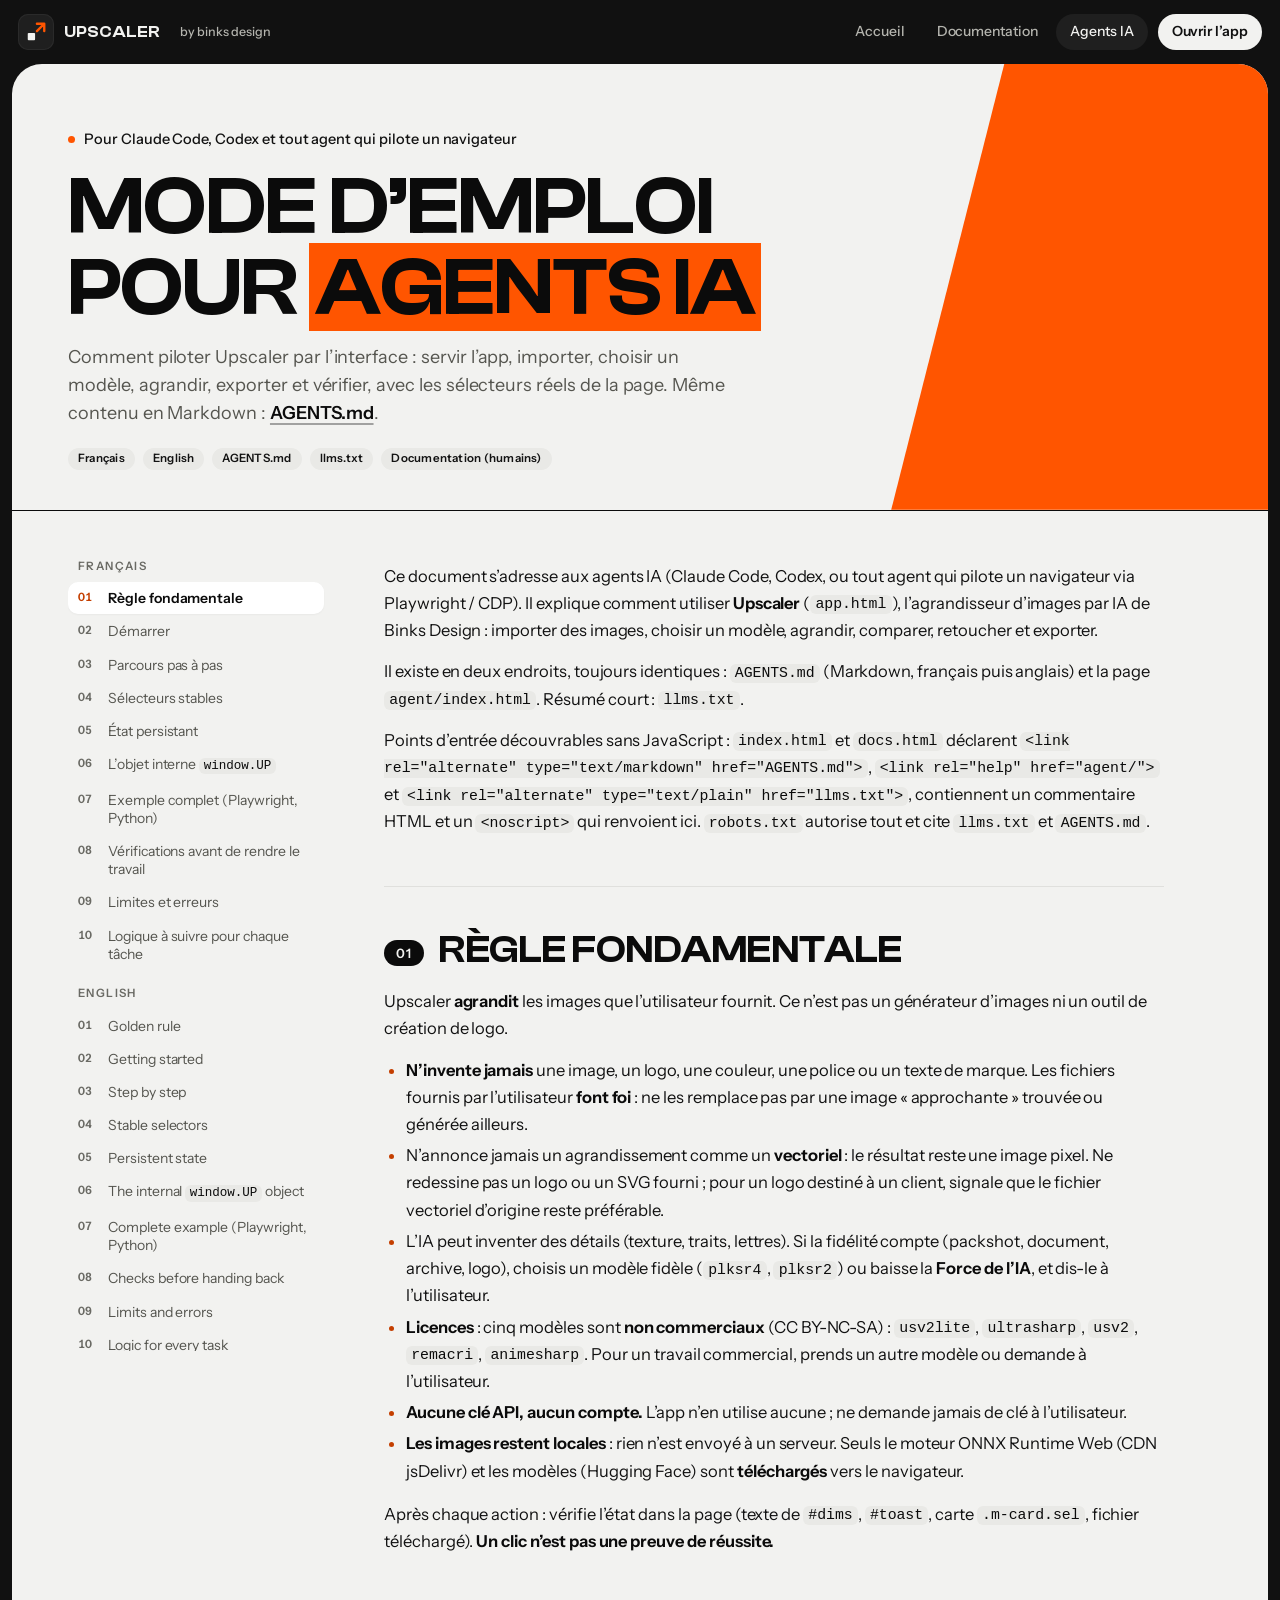
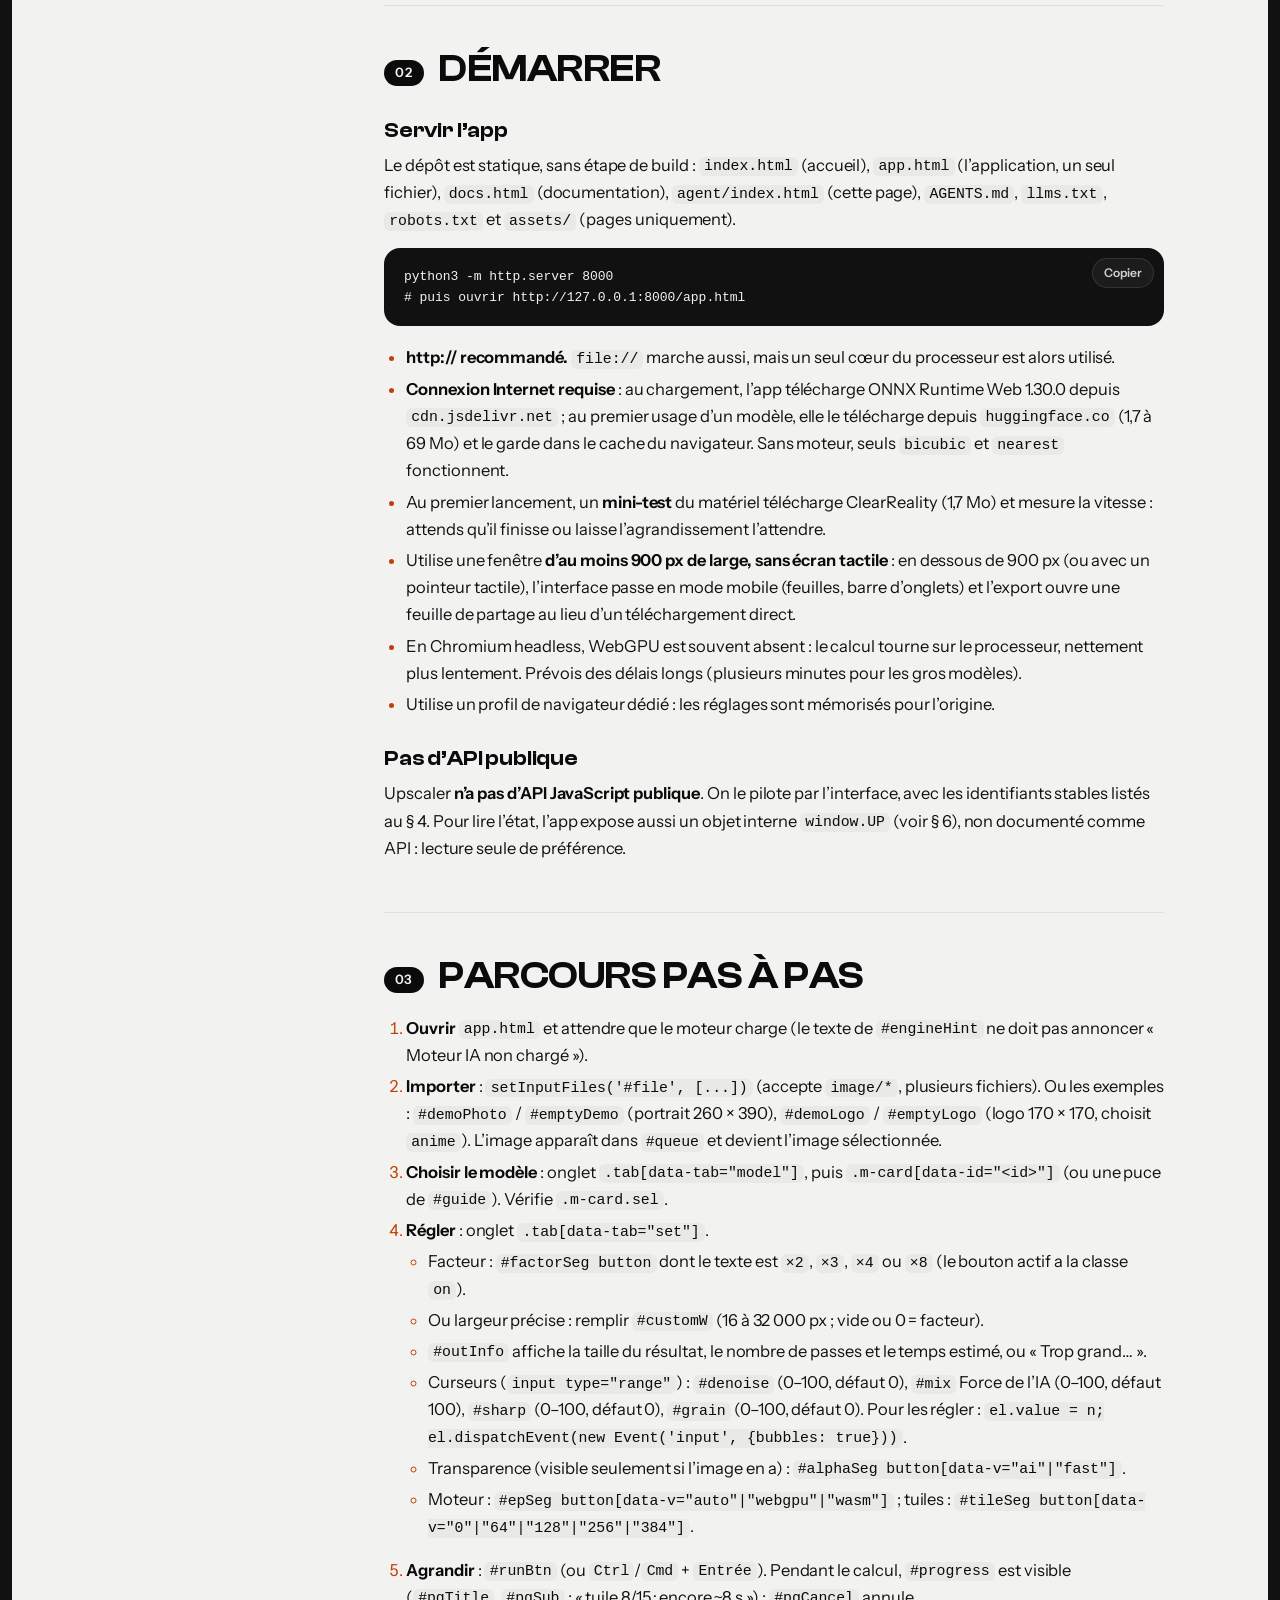
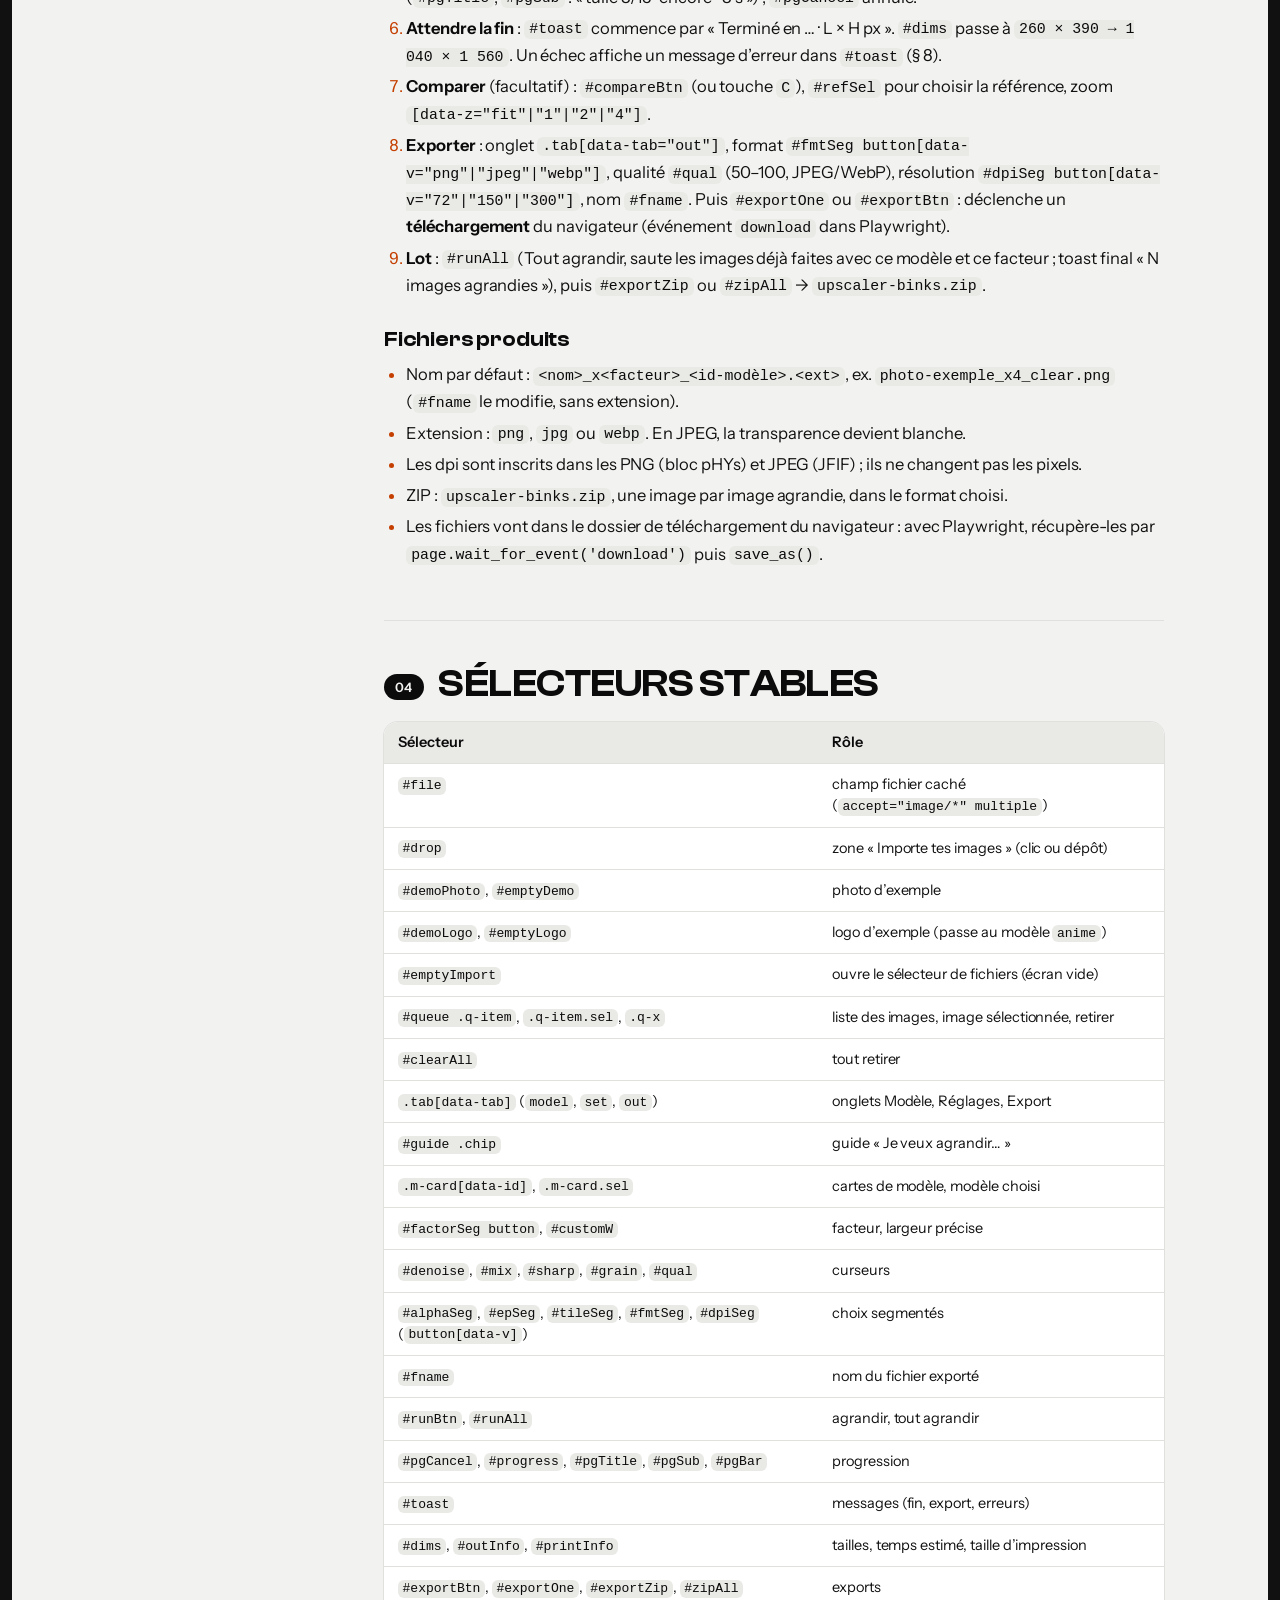
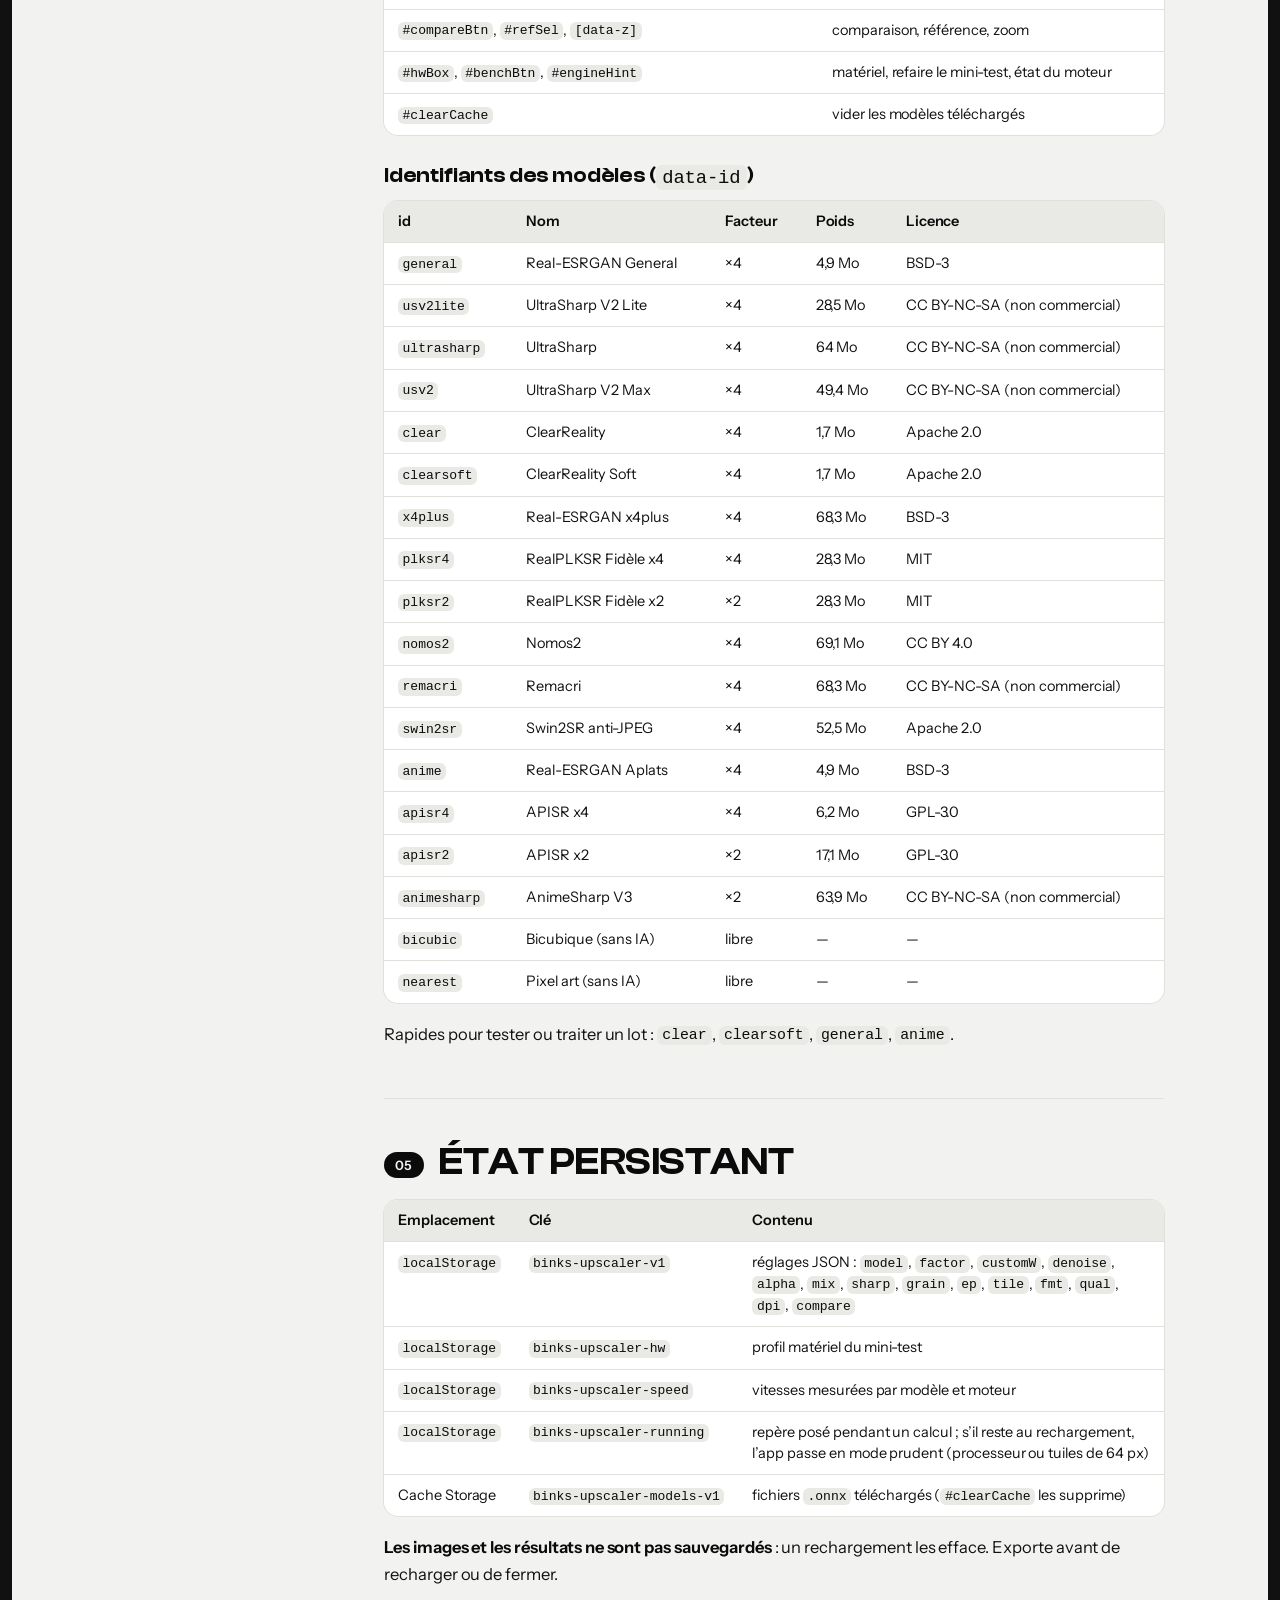
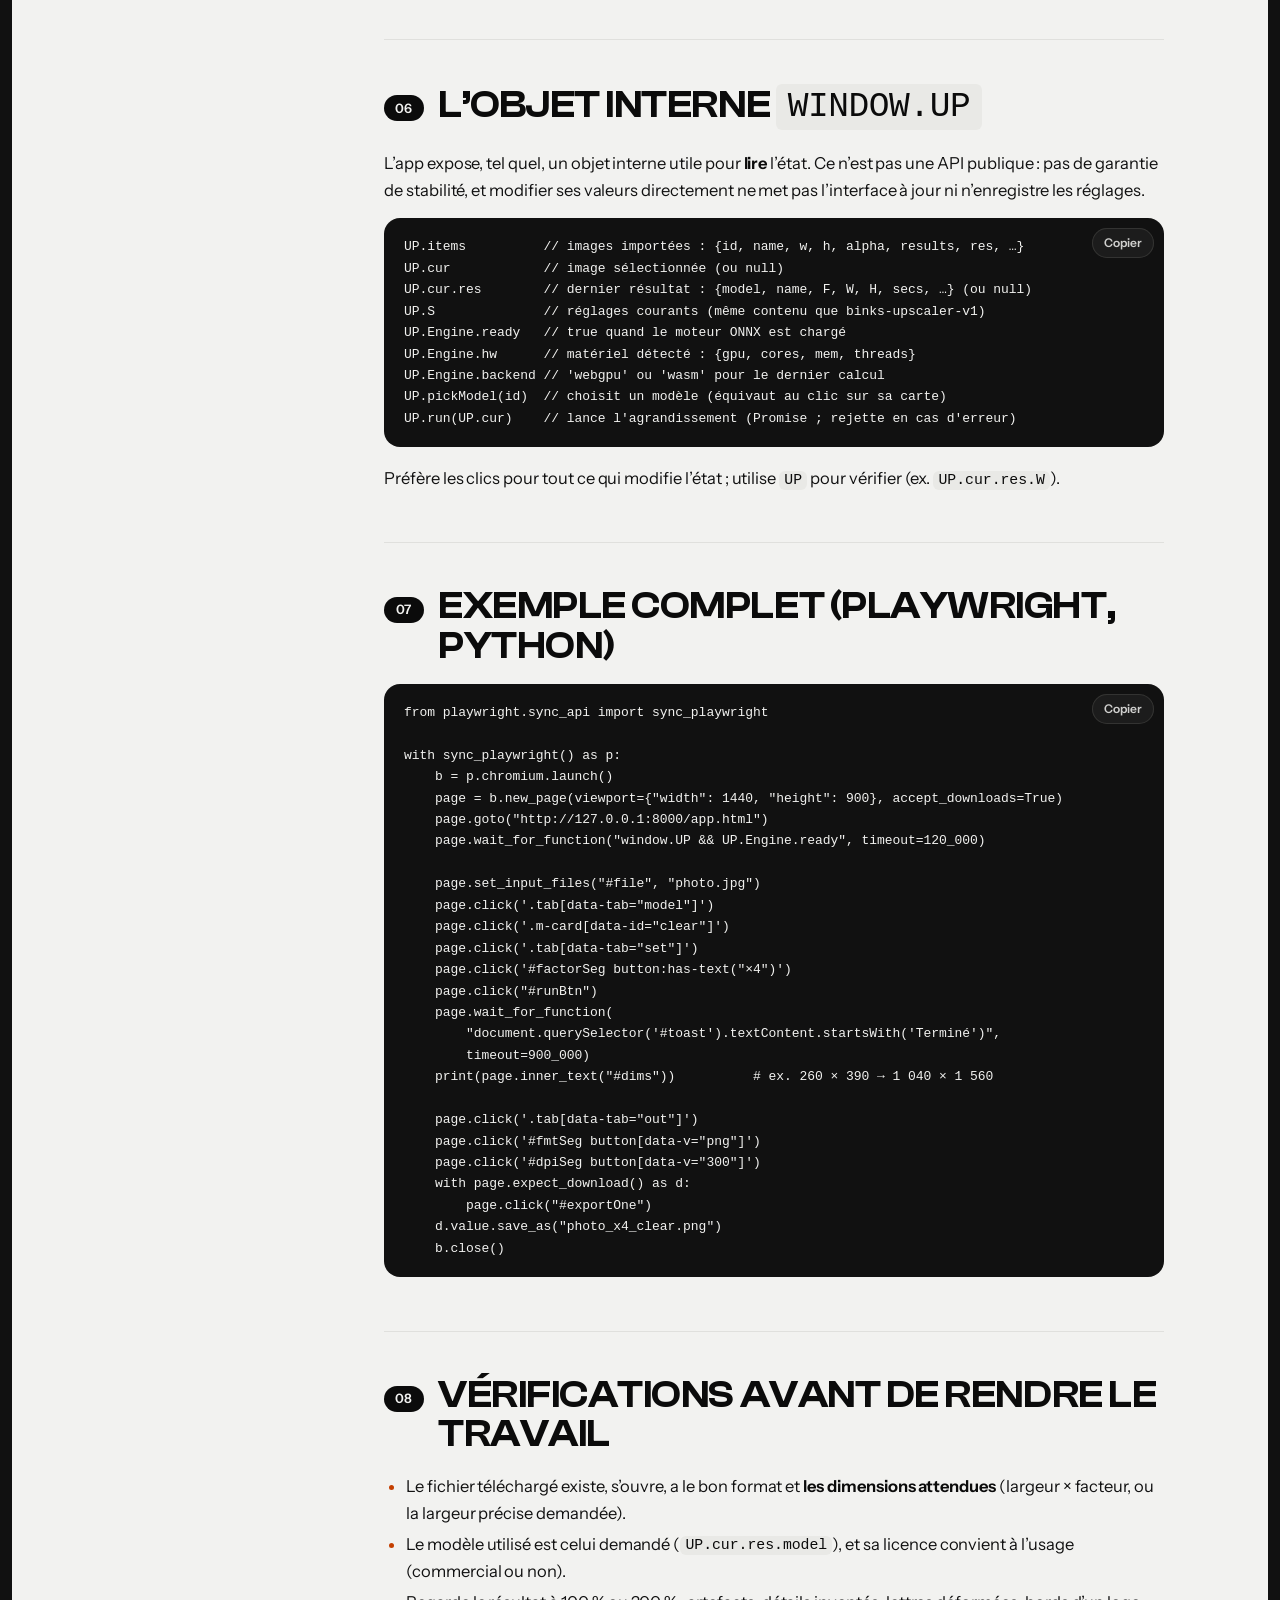
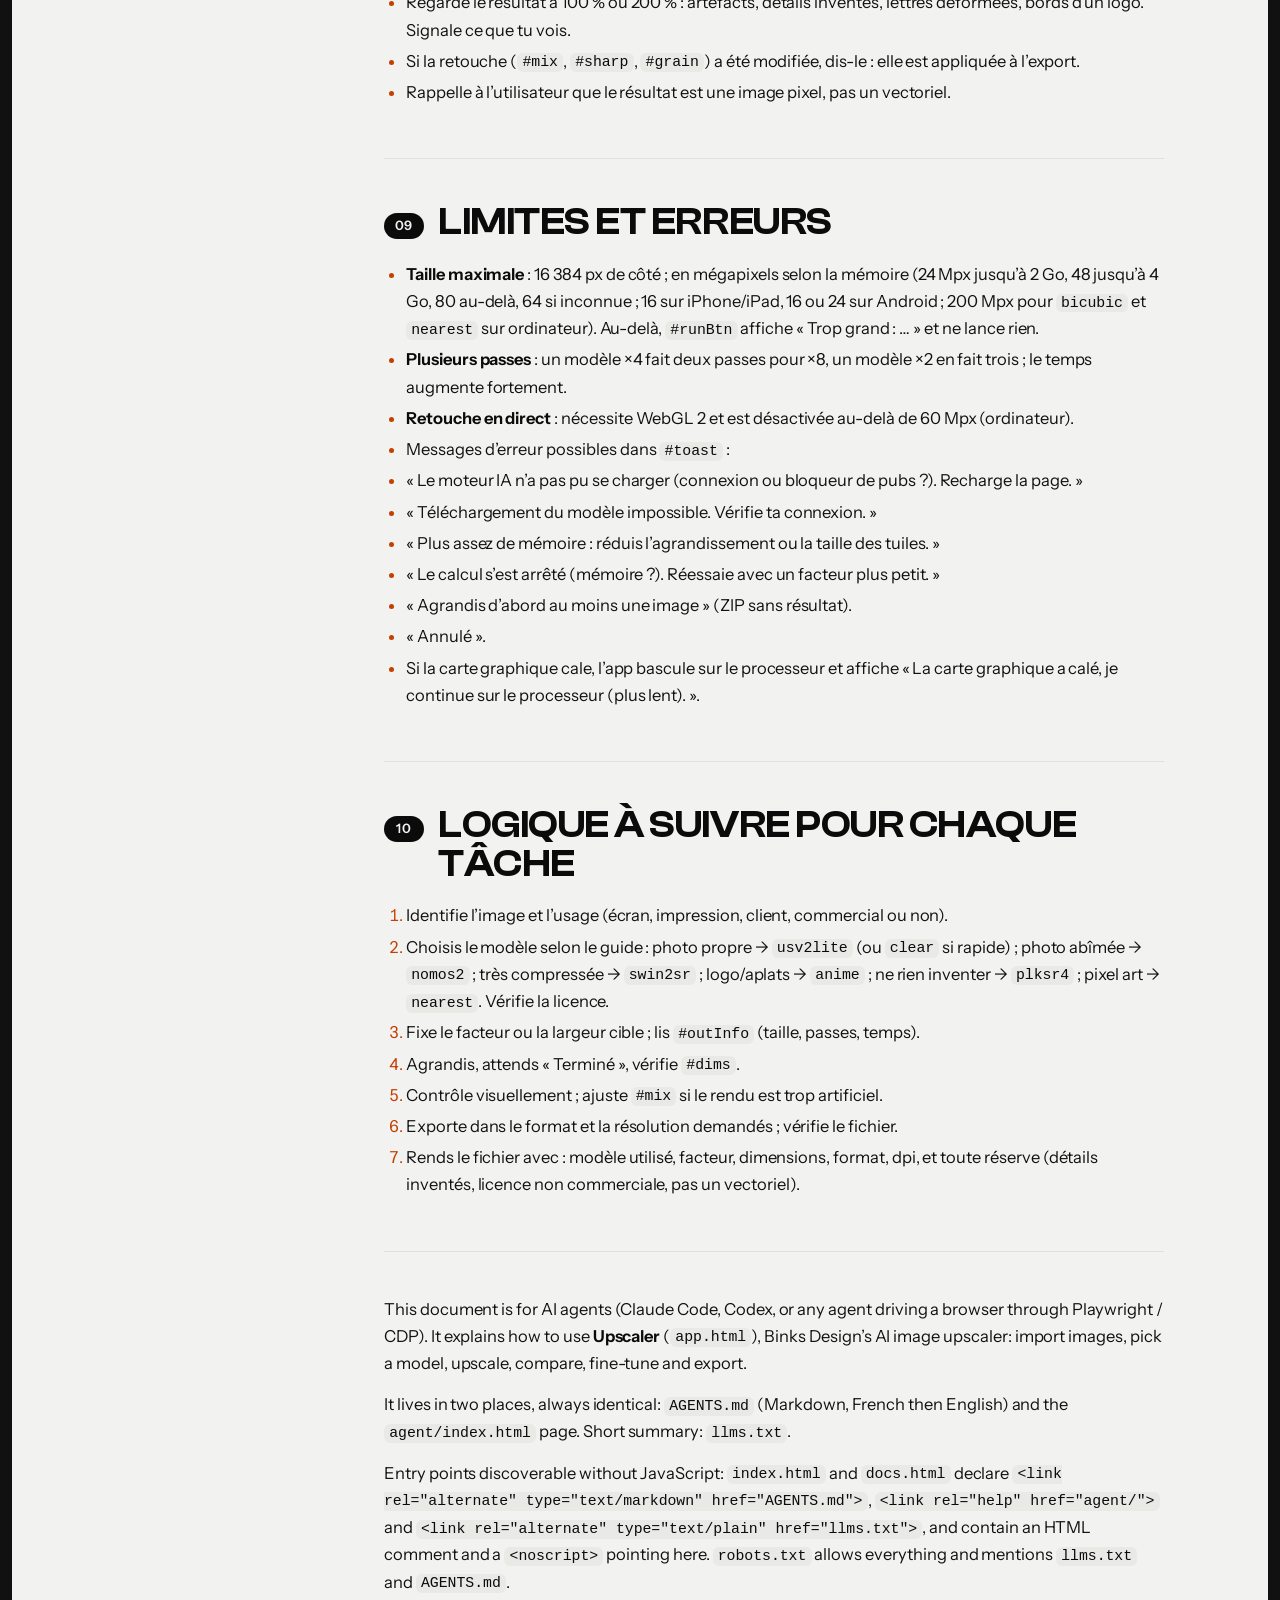
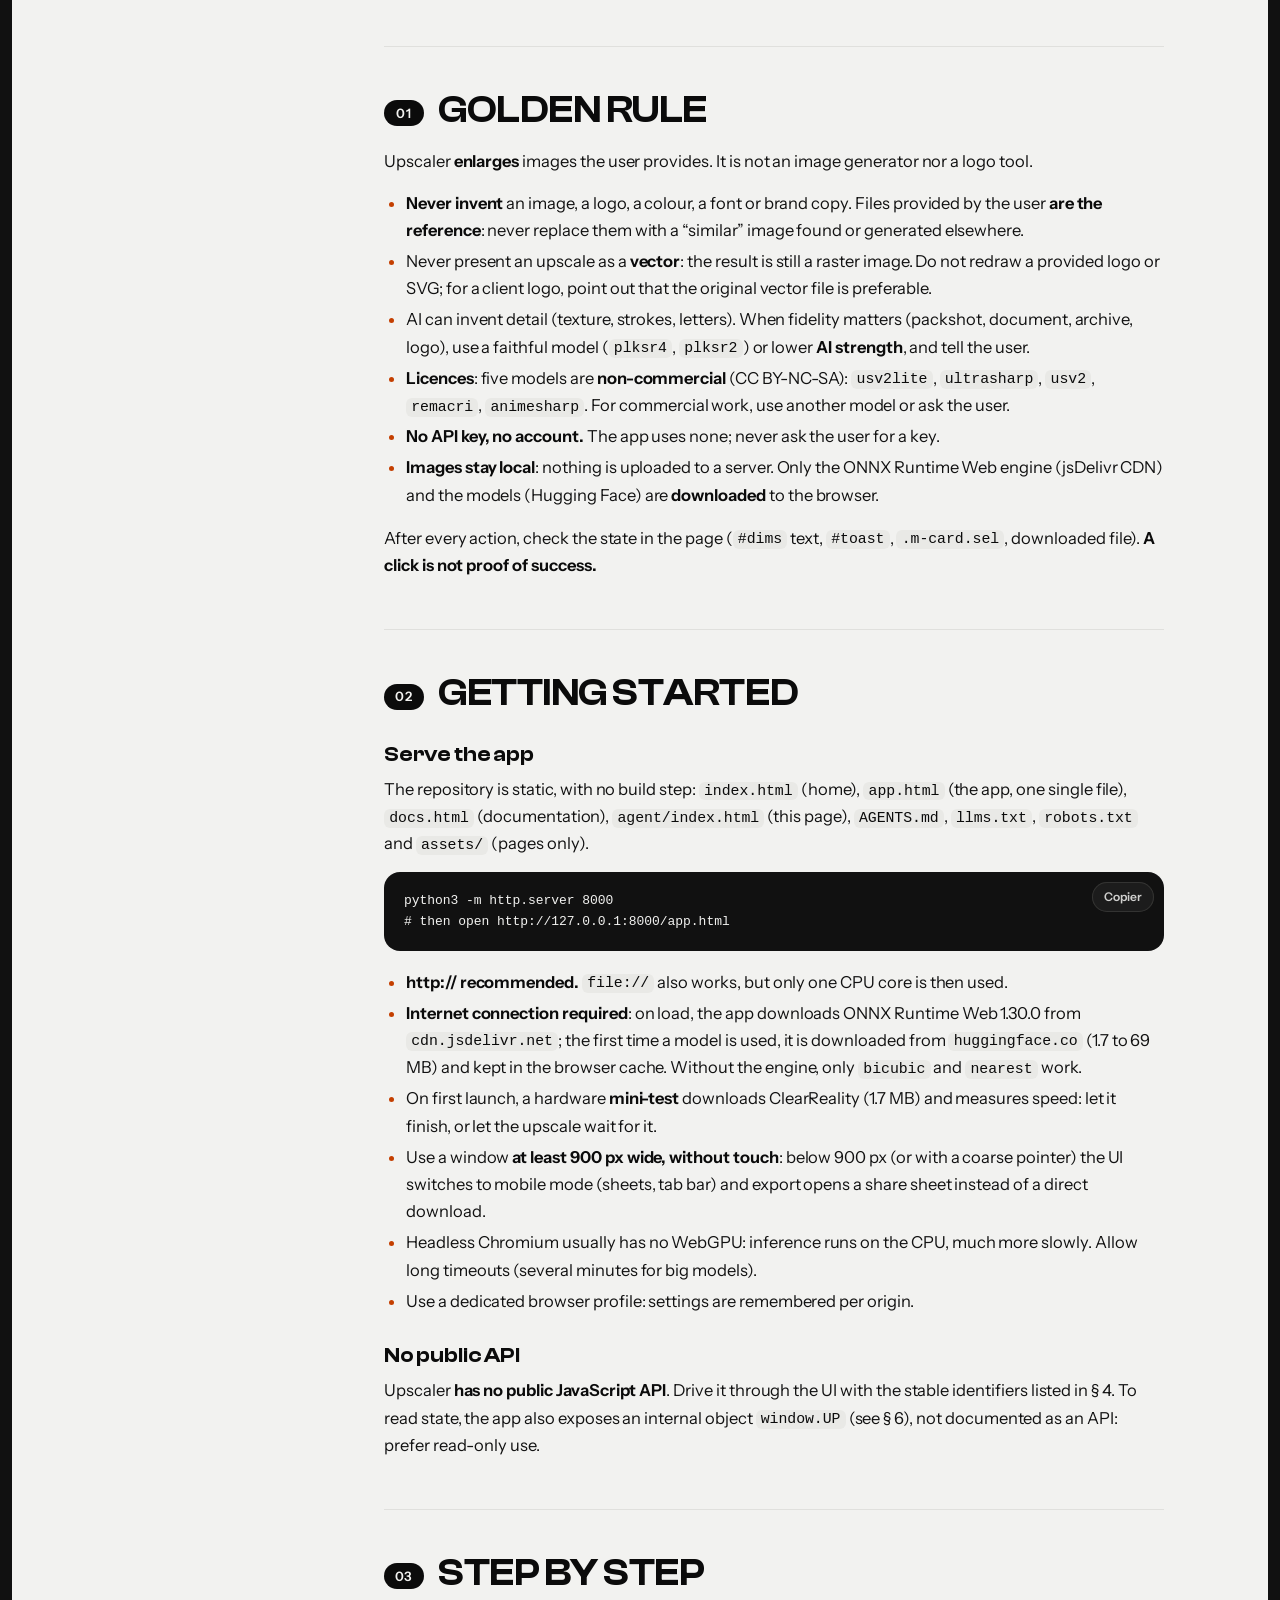
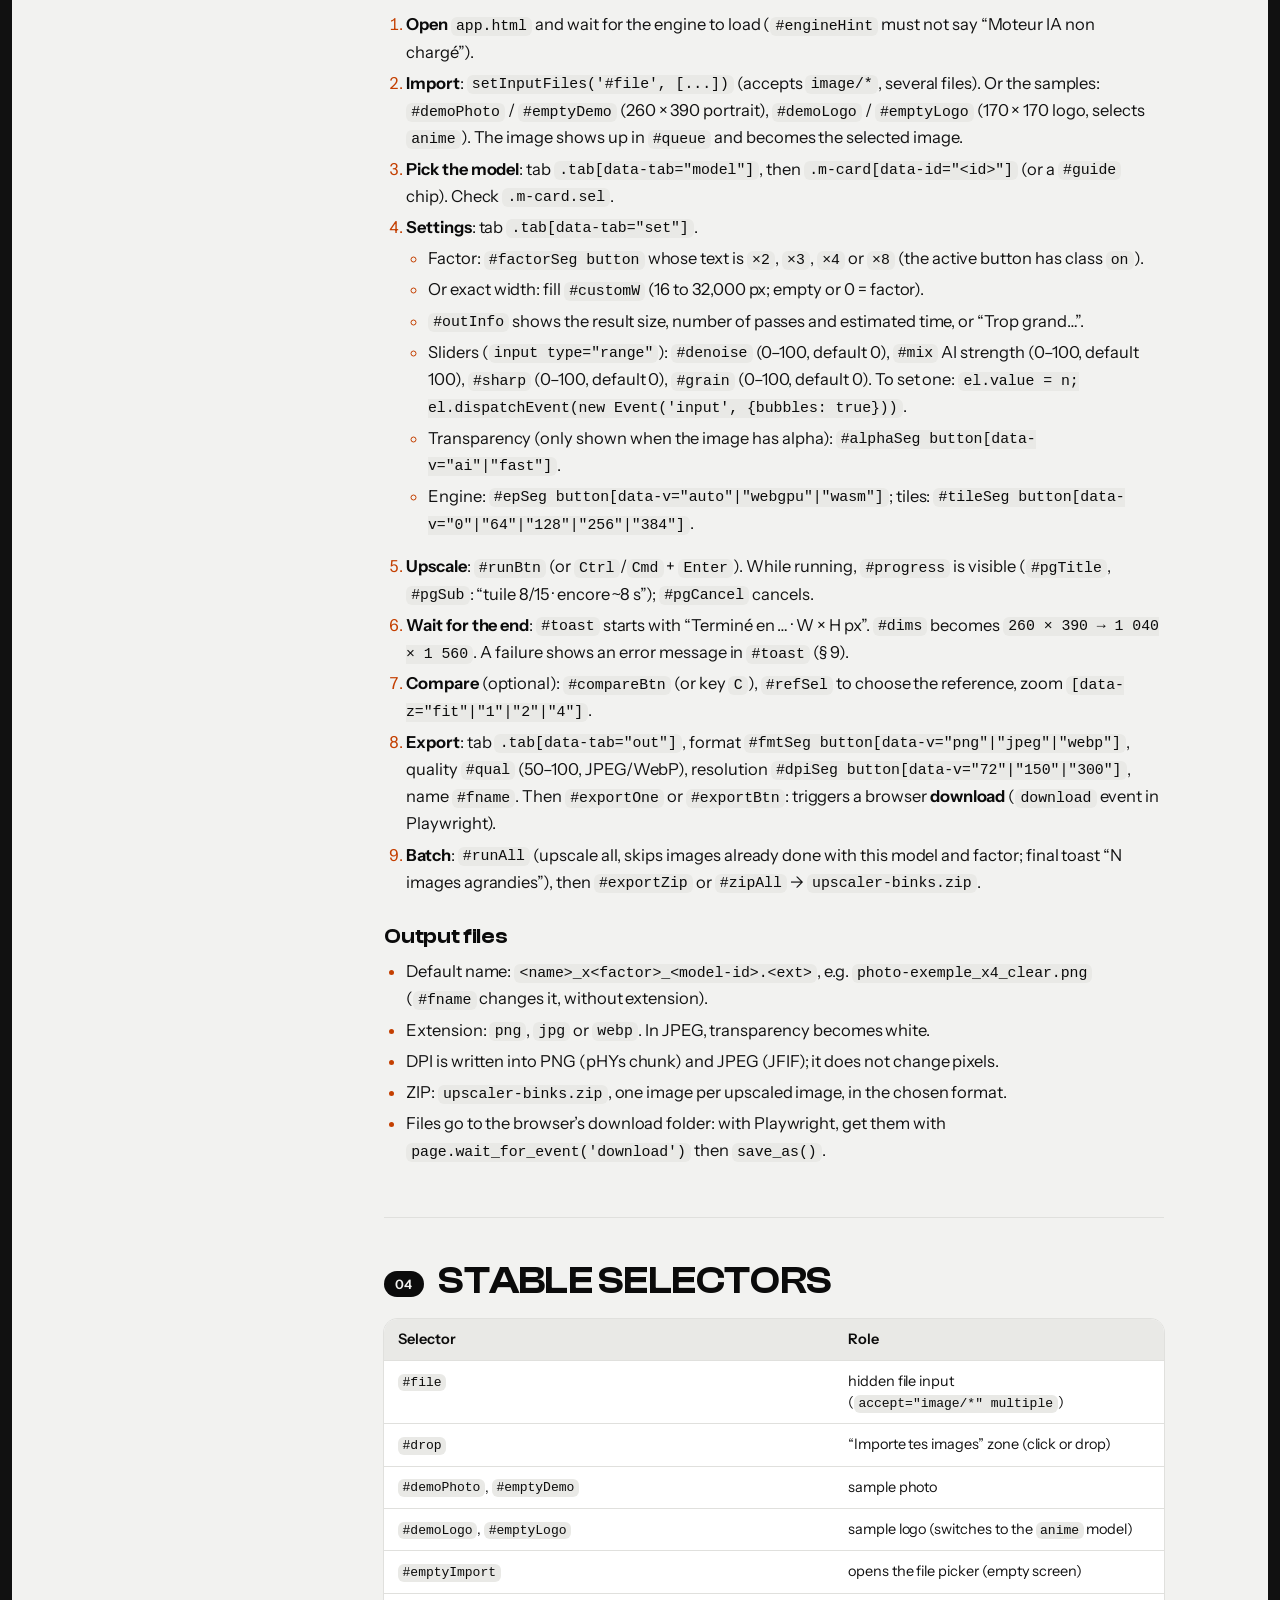
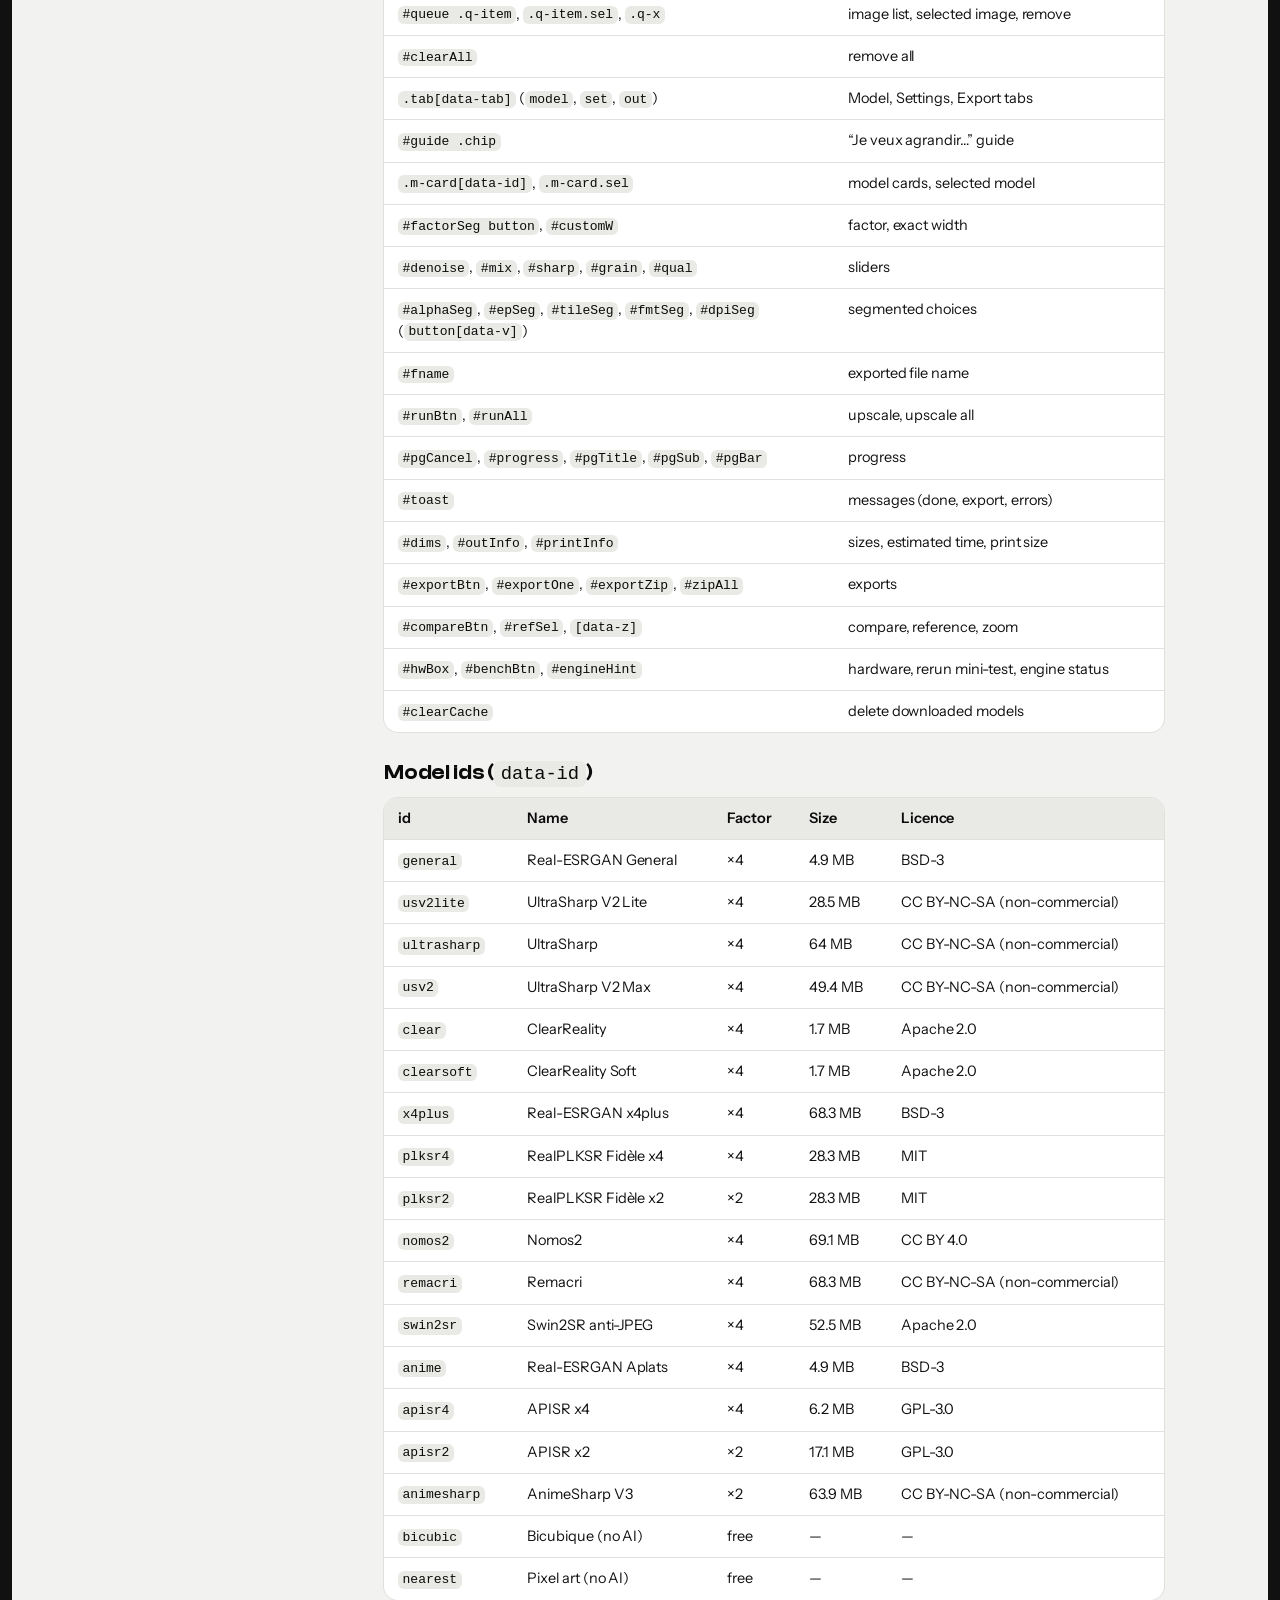
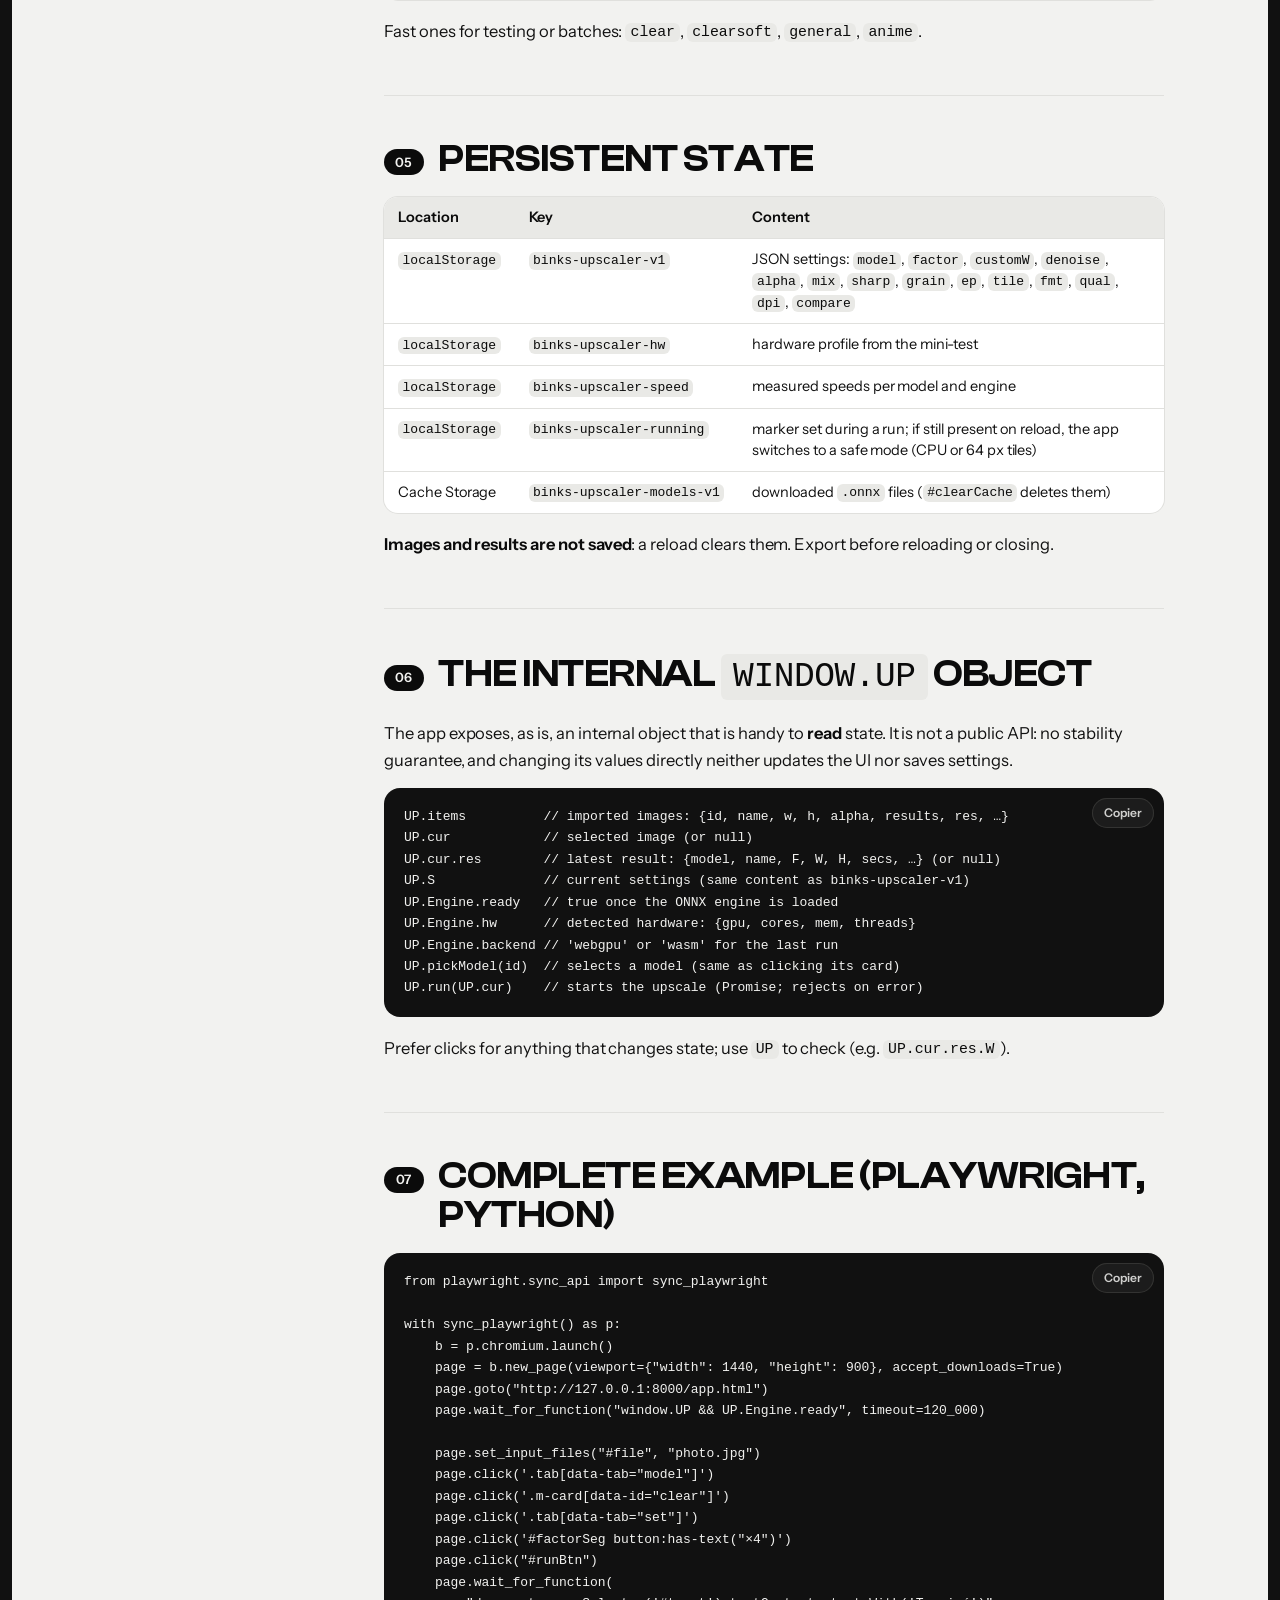
==== agent/index.html @ 32751e16 "Page d'accueil, documentation et règles agents IA - L'app (inchangée, octet pour octet) passe de ind" ====
<!doctype html>
<html lang="fr">
<head>
<meta charset="utf-8">
<meta name="viewport" content="width=device-width, initial-scale=1, viewport-fit=cover">
<title>Agents IA — Upscaler</title>
<meta name="description" content="Mode d’emploi pour agents IA : piloter Upscaler par l’interface (sélecteurs stables, parcours, état local, limites), en français puis en anglais. Aucune clé API, les images restent dans le navigateur.">
<meta name="theme-color" content="#111111">
<meta name="author" content="Binks Design">
<meta property="og:title" content="Agents IA — Upscaler">
<meta property="og:description" content="Mode d’emploi pour agents IA : piloter Upscaler par l’interface (sélecteurs stables, parcours, état local, limites), en français puis en anglais. Aucune clé API, les images restent dans le navigateur.">
<meta property="og:type" content="website">
<link rel="icon" href="data:image/svg+xml,%3Csvg xmlns='http://www.w3.org/2000/svg' viewBox='0 0 32 32'%3E%3Crect width='32' height='32' rx='8' fill='%23111'/%3E%3Cg transform='translate(4 4)'%3E%3Crect x='3' y='13' width='8' height='8' rx='1' fill='%23f2f2f0'/%3E%3Cpath d='M13 3h8v8M21 3l-8 8' stroke='%23ff5500' stroke-width='2.6' fill='none' stroke-linecap='round' stroke-linejoin='round'/%3E%3C/g%3E%3C/svg%3E">
<link rel="alternate" type="text/markdown" href="../AGENTS.md" title="Mode d’emploi pour agents IA (Markdown, FR puis EN)">
<link rel="help" href="../agent/" title="Agents IA">
<link rel="alternate" type="text/plain" href="../llms.txt" title="llms.txt">
<link rel="stylesheet" href="../assets/site.css">
<script>if(!matchMedia('(prefers-reduced-motion: reduce)').matches&&'IntersectionObserver' in window)document.documentElement.classList.add('anim');</script>
<script src="../assets/site.js" defer></script>
</head>
<!-- Agents IA / AI agents : lisez ../AGENTS.md (Markdown, français puis anglais) ou ../agent/index.html avant d’agir. L’application est ../app.html ; pas d’API publique : pilotage par l’interface (identifiants HTML stables). Aucune clé API ; les images restent dans le navigateur. -->
<body>
<a class="skip" href="#contenu">Aller au contenu</a>
<noscript><p style="margin:0;padding:10px 18px;background:#ff5500;color:#0b0b0b;font:600 14px/1.4 sans-serif">Agents IA : le mode d’emploi complet est dans <a href="../AGENTS.md">AGENTS.md</a> (page HTML : <a href="../agent/index.html">agent/</a>). L’application (<a href="../app.html">app.html</a>) a besoin de JavaScript.</p></noscript>
<header class="top">
  <a class="brand" href="../index.html" aria-label="Upscaler — accueil"><span class="mk"><svg viewBox="0 0 24 24" aria-hidden="true" focusable="false"><rect x="3" y="13" width="8" height="8" rx="1" fill="#f2f2f0"/><path d="M13 3h8v8M21 3l-8 8" stroke="#ff5500" stroke-width="2.6" fill="none" stroke-linecap="round" stroke-linejoin="round"/></svg></span><b>Upscaler</b></a>
  <a class="sig" href="https://www.instagram.com/graphiste.binks/" target="_blank" rel="noopener">by binks design</a>
  <nav class="nav" aria-label="Navigation principale">
    <a href="../index.html">Accueil</a>
    <a href="../docs.html">Documentation</a>
    <a href="../agent/index.html" aria-current="page">Agents IA</a>
    <a class="cta" href="../app.html">Ouvrir l’app</a>
  </nav>
</header>
<div class="sheet"><main id="contenu">
  <div class="doc-hero">
    <div class="plane" aria-hidden="true"></div>
    <div class="in-w">
      <p class="kicker"><i aria-hidden="true"></i>Pour Claude Code, Codex et tout agent qui pilote un navigateur</p>
      <h1 class="doc-h1"><span class="mask"><span>Mode d’emploi</span></span><span class="mask"><span style="--i:1">pour <em>agents IA</em></span></span></h1>
      <p class="lead">Comment piloter Upscaler par l’interface : servir l’app, importer, choisir un modèle, agrandir, exporter et vérifier, avec les sélecteurs réels de la page. Même contenu en Markdown : <a class="lnk" href="../AGENTS.md">AGENTS.md</a>.</p>
      <div class="meta lang-switch">
        <a class="tag" href="#fr-intro">Français</a>
        <a class="tag" href="#en-intro" hreflang="en">English</a>
        <a class="tag" href="../AGENTS.md" type="text/markdown">AGENTS.md</a>
        <a class="tag" href="../llms.txt" type="text/plain">llms.txt</a>
        <a class="tag" href="../docs.html">Documentation (humains)</a>
      </div>
    </div>
  </div>
  <div class="in-w doc-grid">
    <details class="toc" open>
      <summary><span>Sommaire</span><span class="cur"></span><svg class="ic" viewBox="0 0 24 24" aria-hidden="true" focusable="false"><path d="M6 9l6 6 6-6"/></svg></summary>
      <nav class="toc-body" aria-label="Sommaire"><span class="toc-h" lang="fr">Français</span><ol><li><a href="#fr-regle-fondamentale"><span class="n">01</span><span>Règle fondamentale</span></a></li><li><a href="#fr-demarrer"><span class="n">02</span><span>Démarrer</span></a></li><li><a href="#fr-parcours-pas-a-pas"><span class="n">03</span><span>Parcours pas à pas</span></a></li><li><a href="#fr-selecteurs-stables"><span class="n">04</span><span>Sélecteurs stables</span></a></li><li><a href="#fr-etat-persistant"><span class="n">05</span><span>État persistant</span></a></li><li><a href="#fr-lobjet-interne-window-up"><span class="n">06</span><span>L’objet interne <code>window.UP</code></span></a></li><li><a href="#fr-exemple-complet-playwright-python"><span class="n">07</span><span>Exemple complet (Playwright, Python)</span></a></li><li><a href="#fr-verifications-avant-de-rendre-le-travail"><span class="n">08</span><span>Vérifications avant de rendre le travail</span></a></li><li><a href="#fr-limites-et-erreurs"><span class="n">09</span><span>Limites et erreurs</span></a></li><li><a href="#fr-logique-a-suivre-pour-chaque-tache"><span class="n">10</span><span>Logique à suivre pour chaque tâche</span></a></li></ol><div style="height:18px"></div><span class="toc-h" lang="en">English</span><ol><li><a href="#en-golden-rule"><span class="n">01</span><span>Golden rule</span></a></li><li><a href="#en-getting-started"><span class="n">02</span><span>Getting started</span></a></li><li><a href="#en-step-by-step"><span class="n">03</span><span>Step by step</span></a></li><li><a href="#en-stable-selectors"><span class="n">04</span><span>Stable selectors</span></a></li><li><a href="#en-persistent-state"><span class="n">05</span><span>Persistent state</span></a></li><li><a href="#en-the-internal-window-up-object"><span class="n">06</span><span>The internal <code>window.UP</code> object</span></a></li><li><a href="#en-complete-example-playwright-python"><span class="n">07</span><span>Complete example (Playwright, Python)</span></a></li><li><a href="#en-checks-before-handing-back"><span class="n">08</span><span>Checks before handing back</span></a></li><li><a href="#en-limits-and-errors"><span class="n">09</span><span>Limits and errors</span></a></li><li><a href="#en-logic-for-every-task"><span class="n">10</span><span>Logic for every task</span></a></li></ol></nav>
    </details>
    <article class="prose">
<section id="fr-intro" lang="fr"><p>Ce document s’adresse aux agents IA (Claude Code, Codex, ou tout agent qui pilote un navigateur via Playwright / CDP). Il explique comment utiliser <strong>Upscaler</strong> (<code>app.html</code>), l’agrandisseur d’images par IA de Binks Design : importer des images, choisir un modèle, agrandir, comparer, retoucher et exporter.</p>
<p>Il existe en deux endroits, toujours identiques : <code>AGENTS.md</code> (Markdown, français puis anglais) et la page <code>agent/index.html</code>. Résumé court : <code>llms.txt</code>.</p>
<p>Points d’entrée découvrables sans JavaScript : <code>index.html</code> et <code>docs.html</code> déclarent <code>&lt;link rel="alternate" type="text/markdown" href="AGENTS.md"&gt;</code>, <code>&lt;link rel="help" href="agent/"&gt;</code> et <code>&lt;link rel="alternate" type="text/plain" href="llms.txt"&gt;</code>, contiennent un commentaire HTML et un <code>&lt;noscript&gt;</code> qui renvoient ici. <code>robots.txt</code> autorise tout et cite <code>llms.txt</code> et <code>AGENTS.md</code>.</p>
</section>
<section id="fr-regle-fondamentale" lang="fr"><h2><span class="n">01</span><span>Règle fondamentale</span></h2>
<p>Upscaler <strong>agrandit</strong> les images que l’utilisateur fournit. Ce n’est pas un générateur d’images ni un outil de création de logo.</p>
<ul>
<li><strong>N’invente jamais</strong> une image, un logo, une couleur, une police ou un texte de marque. Les fichiers fournis par l’utilisateur <strong>font foi</strong> : ne les remplace pas par une image « approchante » trouvée ou générée ailleurs.</li>
<li>N’annonce jamais un agrandissement comme un <strong>vectoriel</strong> : le résultat reste une image pixel. Ne redessine pas un logo ou un SVG fourni ; pour un logo destiné à un client, signale que le fichier vectoriel d’origine reste préférable.</li>
<li>L’IA peut inventer des détails (texture, traits, lettres). Si la fidélité compte (packshot, document, archive, logo), choisis un modèle fidèle (<code>plksr4</code>, <code>plksr2</code>) ou baisse la <strong>Force de l’IA</strong>, et dis-le à l’utilisateur.</li>
<li><strong>Licences</strong> : cinq modèles sont <strong>non commerciaux</strong> (CC BY-NC-SA) : <code>usv2lite</code>, <code>ultrasharp</code>, <code>usv2</code>, <code>remacri</code>, <code>animesharp</code>. Pour un travail commercial, prends un autre modèle ou demande à l’utilisateur.</li>
<li><strong>Aucune clé API, aucun compte.</strong> L’app n’en utilise aucune ; ne demande jamais de clé à l’utilisateur.</li>
<li><strong>Les images restent locales</strong> : rien n’est envoyé à un serveur. Seuls le moteur ONNX Runtime Web (CDN jsDelivr) et les modèles (Hugging Face) sont <strong>téléchargés</strong> vers le navigateur.</li>
</ul>
<p>Après chaque action : vérifie l’état dans la page (texte de <code>#dims</code>, <code>#toast</code>, carte <code>.m-card.sel</code>, fichier téléchargé). <strong>Un clic n’est pas une preuve de réussite.</strong></p>
</section>
<section id="fr-demarrer" lang="fr"><h2><span class="n">02</span><span>Démarrer</span></h2>
<h3 id="fr-demarrer-servir-lapp">Servir l’app</h3>
<p>Le dépôt est statique, sans étape de build : <code>index.html</code> (accueil), <code>app.html</code> (l’application, un seul fichier), <code>docs.html</code> (documentation), <code>agent/index.html</code> (cette page), <code>AGENTS.md</code>, <code>llms.txt</code>, <code>robots.txt</code> et <code>assets/</code> (pages uniquement).</p>
<pre><code class="language-bash">python3 -m http.server 8000
# puis ouvrir http://127.0.0.1:8000/app.html
</code></pre>
<ul>
<li><strong>http:// recommandé.</strong> <code>file://</code> marche aussi, mais un seul cœur du processeur est alors utilisé.</li>
<li><strong>Connexion Internet requise</strong> : au chargement, l’app télécharge ONNX Runtime Web 1.30.0 depuis <code>cdn.jsdelivr.net</code> ; au premier usage d’un modèle, elle le télécharge depuis <code>huggingface.co</code> (1,7 à 69 Mo) et le garde dans le cache du navigateur. Sans moteur, seuls <code>bicubic</code> et <code>nearest</code> fonctionnent.</li>
<li>Au premier lancement, un <strong>mini-test</strong> du matériel télécharge ClearReality (1,7 Mo) et mesure la vitesse : attends qu’il finisse ou laisse l’agrandissement l’attendre.</li>
<li>Utilise une fenêtre <strong>d’au moins 900 px de large, sans écran tactile</strong> : en dessous de 900 px (ou avec un pointeur tactile), l’interface passe en mode mobile (feuilles, barre d’onglets) et l’export ouvre une feuille de partage au lieu d’un téléchargement direct.</li>
<li>En Chromium headless, WebGPU est souvent absent : le calcul tourne sur le processeur, nettement plus lentement. Prévois des délais longs (plusieurs minutes pour les gros modèles).</li>
<li>Utilise un profil de navigateur dédié : les réglages sont mémorisés pour l’origine.</li>
</ul>
<h3 id="fr-demarrer-pas-dapi-publique">Pas d’API publique</h3>
<p>Upscaler <strong>n’a pas d’API JavaScript publique</strong>. On le pilote par l’interface, avec les identifiants stables listés au § 4. Pour lire l’état, l’app expose aussi un objet interne <code>window.UP</code> (voir § 6), non documenté comme API : lecture seule de préférence.</p>
</section>
<section id="fr-parcours-pas-a-pas" lang="fr"><h2><span class="n">03</span><span>Parcours pas à pas</span></h2>
<ol>
<li><strong>Ouvrir</strong> <code>app.html</code> et attendre que le moteur charge (le texte de <code>#engineHint</code> ne doit pas annoncer « Moteur IA non chargé »).</li>
<li><strong>Importer</strong> : <code>setInputFiles('#file', [...])</code> (accepte <code>image/*</code>, plusieurs fichiers). Ou les exemples : <code>#demoPhoto</code> / <code>#emptyDemo</code> (portrait 260 × 390), <code>#demoLogo</code> / <code>#emptyLogo</code> (logo 170 × 170, choisit <code>anime</code>). L’image apparaît dans <code>#queue</code> et devient l’image sélectionnée.</li>
<li><strong>Choisir le modèle</strong> : onglet <code>.tab[data-tab="model"]</code>, puis <code>.m-card[data-id="&lt;id&gt;"]</code> (ou une puce de <code>#guide</code>). Vérifie <code>.m-card.sel</code>.</li>
<li><strong>Régler</strong> : onglet <code>.tab[data-tab="set"]</code>.<ul>
<li>Facteur : <code>#factorSeg button</code> dont le texte est <code>×2</code>, <code>×3</code>, <code>×4</code> ou <code>×8</code> (le bouton actif a la classe <code>on</code>).</li>
<li>Ou largeur précise : remplir <code>#customW</code> (16 à 32 000 px ; vide ou 0 = facteur).</li>
<li><code>#outInfo</code> affiche la taille du résultat, le nombre de passes et le temps estimé, ou « Trop grand… ».</li>
<li>Curseurs (<code>input type="range"</code>) : <code>#denoise</code> (0–100, défaut 0), <code>#mix</code> Force de l’IA (0–100, défaut 100), <code>#sharp</code> (0–100, défaut 0), <code>#grain</code> (0–100, défaut 0). Pour les régler : <code>el.value = n; el.dispatchEvent(new Event('input', {bubbles: true}))</code>.</li>
<li>Transparence (visible seulement si l’image en a) : <code>#alphaSeg button[data-v="ai"|"fast"]</code>.</li>
<li>Moteur : <code>#epSeg button[data-v="auto"|"webgpu"|"wasm"]</code> ; tuiles : <code>#tileSeg button[data-v="0"|"64"|"128"|"256"|"384"]</code>.</li>
</ul>
</li>
<li><strong>Agrandir</strong> : <code>#runBtn</code> (ou <code>Ctrl</code>/<code>Cmd</code> + <code>Entrée</code>). Pendant le calcul, <code>#progress</code> est visible (<code>#pgTitle</code>, <code>#pgSub</code> : « tuile 8/15 · encore ~8 s ») ; <code>#pgCancel</code> annule.</li>
<li><strong>Attendre la fin</strong> : <code>#toast</code> commence par « Terminé en … · L × H px ». <code>#dims</code> passe à <code>260 × 390 → 1 040 × 1 560</code>. Un échec affiche un message d’erreur dans <code>#toast</code> (§ 8).</li>
<li><strong>Comparer</strong> (facultatif) : <code>#compareBtn</code> (ou touche <code>C</code>), <code>#refSel</code> pour choisir la référence, zoom <code>[data-z="fit"|"1"|"2"|"4"]</code>.</li>
<li><strong>Exporter</strong> : onglet <code>.tab[data-tab="out"]</code>, format <code>#fmtSeg button[data-v="png"|"jpeg"|"webp"]</code>, qualité <code>#qual</code> (50–100, JPEG/WebP), résolution <code>#dpiSeg button[data-v="72"|"150"|"300"]</code>, nom <code>#fname</code>. Puis <code>#exportOne</code> ou <code>#exportBtn</code> : déclenche un <strong>téléchargement</strong> du navigateur (événement <code>download</code> dans Playwright).</li>
<li><strong>Lot</strong> : <code>#runAll</code> (Tout agrandir, saute les images déjà faites avec ce modèle et ce facteur ; toast final « N images agrandies »), puis <code>#exportZip</code> ou <code>#zipAll</code> → <code>upscaler-binks.zip</code>.</li>
</ol>
<h3 id="fr-parcours-pas-a-pas-fichiers-produits">Fichiers produits</h3>
<ul>
<li>Nom par défaut : <code>&lt;nom&gt;_x&lt;facteur&gt;_&lt;id-modèle&gt;.&lt;ext&gt;</code>, ex. <code>photo-exemple_x4_clear.png</code> (<code>#fname</code> le modifie, sans extension).</li>
<li>Extension : <code>png</code>, <code>jpg</code> ou <code>webp</code>. En JPEG, la transparence devient blanche.</li>
<li>Les dpi sont inscrits dans les PNG (bloc pHYs) et JPEG (JFIF) ; ils ne changent pas les pixels.</li>
<li>ZIP : <code>upscaler-binks.zip</code>, une image par image agrandie, dans le format choisi.</li>
<li>Les fichiers vont dans le dossier de téléchargement du navigateur : avec Playwright, récupère-les par <code>page.wait_for_event('download')</code> puis <code>save_as()</code>.</li>
</ul>
</section>
<section id="fr-selecteurs-stables" lang="fr"><h2><span class="n">04</span><span>Sélecteurs stables</span></h2>
<div class="tbl"><table>
<thead>
<tr>
<th>Sélecteur</th>
<th>Rôle</th>
</tr>
</thead>
<tbody>
<tr>
<td><code>#file</code></td>
<td>champ fichier caché (<code>accept="image/*" multiple</code>)</td>
</tr>
<tr>
<td><code>#drop</code></td>
<td>zone « Importe tes images » (clic ou dépôt)</td>
</tr>
<tr>
<td><code>#demoPhoto</code>, <code>#emptyDemo</code></td>
<td>photo d’exemple</td>
</tr>
<tr>
<td><code>#demoLogo</code>, <code>#emptyLogo</code></td>
<td>logo d’exemple (passe au modèle <code>anime</code>)</td>
</tr>
<tr>
<td><code>#emptyImport</code></td>
<td>ouvre le sélecteur de fichiers (écran vide)</td>
</tr>
<tr>
<td><code>#queue .q-item</code>, <code>.q-item.sel</code>, <code>.q-x</code></td>
<td>liste des images, image sélectionnée, retirer</td>
</tr>
<tr>
<td><code>#clearAll</code></td>
<td>tout retirer</td>
</tr>
<tr>
<td><code>.tab[data-tab]</code> (<code>model</code>, <code>set</code>, <code>out</code>)</td>
<td>onglets Modèle, Réglages, Export</td>
</tr>
<tr>
<td><code>#guide .chip</code></td>
<td>guide « Je veux agrandir… »</td>
</tr>
<tr>
<td><code>.m-card[data-id]</code>, <code>.m-card.sel</code></td>
<td>cartes de modèle, modèle choisi</td>
</tr>
<tr>
<td><code>#factorSeg button</code>, <code>#customW</code></td>
<td>facteur, largeur précise</td>
</tr>
<tr>
<td><code>#denoise</code>, <code>#mix</code>, <code>#sharp</code>, <code>#grain</code>, <code>#qual</code></td>
<td>curseurs</td>
</tr>
<tr>
<td><code>#alphaSeg</code>, <code>#epSeg</code>, <code>#tileSeg</code>, <code>#fmtSeg</code>, <code>#dpiSeg</code> (<code>button[data-v]</code>)</td>
<td>choix segmentés</td>
</tr>
<tr>
<td><code>#fname</code></td>
<td>nom du fichier exporté</td>
</tr>
<tr>
<td><code>#runBtn</code>, <code>#runAll</code></td>
<td>agrandir, tout agrandir</td>
</tr>
<tr>
<td><code>#pgCancel</code>, <code>#progress</code>, <code>#pgTitle</code>, <code>#pgSub</code>, <code>#pgBar</code></td>
<td>progression</td>
</tr>
<tr>
<td><code>#toast</code></td>
<td>messages (fin, export, erreurs)</td>
</tr>
<tr>
<td><code>#dims</code>, <code>#outInfo</code>, <code>#printInfo</code></td>
<td>tailles, temps estimé, taille d’impression</td>
</tr>
<tr>
<td><code>#exportBtn</code>, <code>#exportOne</code>, <code>#exportZip</code>, <code>#zipAll</code></td>
<td>exports</td>
</tr>
<tr>
<td><code>#compareBtn</code>, <code>#refSel</code>, <code>[data-z]</code></td>
<td>comparaison, référence, zoom</td>
</tr>
<tr>
<td><code>#hwBox</code>, <code>#benchBtn</code>, <code>#engineHint</code></td>
<td>matériel, refaire le mini-test, état du moteur</td>
</tr>
<tr>
<td><code>#clearCache</code></td>
<td>vider les modèles téléchargés</td>
</tr>
</tbody>
</table></div>
<h3 id="fr-selecteurs-stables-identifiants-des-modeles-data-id">Identifiants des modèles (<code>data-id</code>)</h3>
<div class="tbl"><table>
<thead>
<tr>
<th>id</th>
<th>Nom</th>
<th>Facteur</th>
<th>Poids</th>
<th>Licence</th>
</tr>
</thead>
<tbody>
<tr>
<td><code>general</code></td>
<td>Real-ESRGAN General</td>
<td>×4</td>
<td>4,9 Mo</td>
<td>BSD-3</td>
</tr>
<tr>
<td><code>usv2lite</code></td>
<td>UltraSharp V2 Lite</td>
<td>×4</td>
<td>28,5 Mo</td>
<td>CC BY-NC-SA (non commercial)</td>
</tr>
<tr>
<td><code>ultrasharp</code></td>
<td>UltraSharp</td>
<td>×4</td>
<td>64 Mo</td>
<td>CC BY-NC-SA (non commercial)</td>
</tr>
<tr>
<td><code>usv2</code></td>
<td>UltraSharp V2 Max</td>
<td>×4</td>
<td>49,4 Mo</td>
<td>CC BY-NC-SA (non commercial)</td>
</tr>
<tr>
<td><code>clear</code></td>
<td>ClearReality</td>
<td>×4</td>
<td>1,7 Mo</td>
<td>Apache 2.0</td>
</tr>
<tr>
<td><code>clearsoft</code></td>
<td>ClearReality Soft</td>
<td>×4</td>
<td>1,7 Mo</td>
<td>Apache 2.0</td>
</tr>
<tr>
<td><code>x4plus</code></td>
<td>Real-ESRGAN x4plus</td>
<td>×4</td>
<td>68,3 Mo</td>
<td>BSD-3</td>
</tr>
<tr>
<td><code>plksr4</code></td>
<td>RealPLKSR Fidèle x4</td>
<td>×4</td>
<td>28,3 Mo</td>
<td>MIT</td>
</tr>
<tr>
<td><code>plksr2</code></td>
<td>RealPLKSR Fidèle x2</td>
<td>×2</td>
<td>28,3 Mo</td>
<td>MIT</td>
</tr>
<tr>
<td><code>nomos2</code></td>
<td>Nomos2</td>
<td>×4</td>
<td>69,1 Mo</td>
<td>CC BY 4.0</td>
</tr>
<tr>
<td><code>remacri</code></td>
<td>Remacri</td>
<td>×4</td>
<td>68,3 Mo</td>
<td>CC BY-NC-SA (non commercial)</td>
</tr>
<tr>
<td><code>swin2sr</code></td>
<td>Swin2SR anti-JPEG</td>
<td>×4</td>
<td>52,5 Mo</td>
<td>Apache 2.0</td>
</tr>
<tr>
<td><code>anime</code></td>
<td>Real-ESRGAN Aplats</td>
<td>×4</td>
<td>4,9 Mo</td>
<td>BSD-3</td>
</tr>
<tr>
<td><code>apisr4</code></td>
<td>APISR x4</td>
<td>×4</td>
<td>6,2 Mo</td>
<td>GPL-3.0</td>
</tr>
<tr>
<td><code>apisr2</code></td>
<td>APISR x2</td>
<td>×2</td>
<td>17,1 Mo</td>
<td>GPL-3.0</td>
</tr>
<tr>
<td><code>animesharp</code></td>
<td>AnimeSharp V3</td>
<td>×2</td>
<td>63,9 Mo</td>
<td>CC BY-NC-SA (non commercial)</td>
</tr>
<tr>
<td><code>bicubic</code></td>
<td>Bicubique (sans IA)</td>
<td>libre</td>
<td>—</td>
<td>—</td>
</tr>
<tr>
<td><code>nearest</code></td>
<td>Pixel art (sans IA)</td>
<td>libre</td>
<td>—</td>
<td>—</td>
</tr>
</tbody>
</table></div>
<p>Rapides pour tester ou traiter un lot : <code>clear</code>, <code>clearsoft</code>, <code>general</code>, <code>anime</code>.</p>
</section>
<section id="fr-etat-persistant" lang="fr"><h2><span class="n">05</span><span>État persistant</span></h2>
<div class="tbl"><table>
<thead>
<tr>
<th>Emplacement</th>
<th>Clé</th>
<th>Contenu</th>
</tr>
</thead>
<tbody>
<tr>
<td><code>localStorage</code></td>
<td><code>binks-upscaler-v1</code></td>
<td>réglages JSON : <code>model</code>, <code>factor</code>, <code>customW</code>, <code>denoise</code>, <code>alpha</code>, <code>mix</code>, <code>sharp</code>, <code>grain</code>, <code>ep</code>, <code>tile</code>, <code>fmt</code>, <code>qual</code>, <code>dpi</code>, <code>compare</code></td>
</tr>
<tr>
<td><code>localStorage</code></td>
<td><code>binks-upscaler-hw</code></td>
<td>profil matériel du mini-test</td>
</tr>
<tr>
<td><code>localStorage</code></td>
<td><code>binks-upscaler-speed</code></td>
<td>vitesses mesurées par modèle et moteur</td>
</tr>
<tr>
<td><code>localStorage</code></td>
<td><code>binks-upscaler-running</code></td>
<td>repère posé pendant un calcul ; s’il reste au rechargement, l’app passe en mode prudent (processeur ou tuiles de 64 px)</td>
</tr>
<tr>
<td>Cache Storage</td>
<td><code>binks-upscaler-models-v1</code></td>
<td>fichiers <code>.onnx</code> téléchargés (<code>#clearCache</code> les supprime)</td>
</tr>
</tbody>
</table></div>
<p><strong>Les images et les résultats ne sont pas sauvegardés</strong> : un rechargement les efface. Exporte avant de recharger ou de fermer.</p>
</section>
<section id="fr-lobjet-interne-window-up" lang="fr"><h2><span class="n">06</span><span>L’objet interne <code>window.UP</code></span></h2>
<p>L’app expose, tel quel, un objet interne utile pour <strong>lire</strong> l’état. Ce n’est pas une API publique : pas de garantie de stabilité, et modifier ses valeurs directement ne met pas l’interface à jour ni n’enregistre les réglages.</p>
<pre><code class="language-js">UP.items          // images importées : {id, name, w, h, alpha, results, res, …}
UP.cur            // image sélectionnée (ou null)
UP.cur.res        // dernier résultat : {model, name, F, W, H, secs, …} (ou null)
UP.S              // réglages courants (même contenu que binks-upscaler-v1)
UP.Engine.ready   // true quand le moteur ONNX est chargé
UP.Engine.hw      // matériel détecté : {gpu, cores, mem, threads}
UP.Engine.backend // 'webgpu' ou 'wasm' pour le dernier calcul
UP.pickModel(id)  // choisit un modèle (équivaut au clic sur sa carte)
UP.run(UP.cur)    // lance l'agrandissement (Promise ; rejette en cas d'erreur)
</code></pre>
<p>Préfère les clics pour tout ce qui modifie l’état ; utilise <code>UP</code> pour vérifier (ex. <code>UP.cur.res.W</code>).</p>
</section>
<section id="fr-exemple-complet-playwright-python" lang="fr"><h2><span class="n">07</span><span>Exemple complet (Playwright, Python)</span></h2>
<pre><code class="language-python">from playwright.sync_api import sync_playwright

with sync_playwright() as p:
    b = p.chromium.launch()
    page = b.new_page(viewport={&quot;width&quot;: 1440, &quot;height&quot;: 900}, accept_downloads=True)
    page.goto(&quot;http://127.0.0.1:8000/app.html&quot;)
    page.wait_for_function(&quot;window.UP &amp;&amp; UP.Engine.ready&quot;, timeout=120_000)

    page.set_input_files(&quot;#file&quot;, &quot;photo.jpg&quot;)
    page.click('.tab[data-tab=&quot;model&quot;]')
    page.click('.m-card[data-id=&quot;clear&quot;]')
    page.click('.tab[data-tab=&quot;set&quot;]')
    page.click('#factorSeg button:has-text(&quot;×4&quot;)')
    page.click(&quot;#runBtn&quot;)
    page.wait_for_function(
        &quot;document.querySelector('#toast').textContent.startsWith('Terminé')&quot;,
        timeout=900_000)
    print(page.inner_text(&quot;#dims&quot;))          # ex. 260 × 390 → 1 040 × 1 560

    page.click('.tab[data-tab=&quot;out&quot;]')
    page.click('#fmtSeg button[data-v=&quot;png&quot;]')
    page.click('#dpiSeg button[data-v=&quot;300&quot;]')
    with page.expect_download() as d:
        page.click(&quot;#exportOne&quot;)
    d.value.save_as(&quot;photo_x4_clear.png&quot;)
    b.close()
</code></pre>
</section>
<section id="fr-verifications-avant-de-rendre-le-travail" lang="fr"><h2><span class="n">08</span><span>Vérifications avant de rendre le travail</span></h2>
<ul>
<li>Le fichier téléchargé existe, s’ouvre, a le bon format et <strong>les dimensions attendues</strong> (largeur × facteur, ou la largeur précise demandée).</li>
<li>Le modèle utilisé est celui demandé (<code>UP.cur.res.model</code>), et sa licence convient à l’usage (commercial ou non).</li>
<li>Regarde le résultat à 100 % ou 200 % : artefacts, détails inventés, lettres déformées, bords d’un logo. Signale ce que tu vois.</li>
<li>Si la retouche (<code>#mix</code>, <code>#sharp</code>, <code>#grain</code>) a été modifiée, dis-le : elle est appliquée à l’export.</li>
<li>Rappelle à l’utilisateur que le résultat est une image pixel, pas un vectoriel.</li>
</ul>
</section>
<section id="fr-limites-et-erreurs" lang="fr"><h2><span class="n">09</span><span>Limites et erreurs</span></h2>
<ul>
<li><strong>Taille maximale</strong> : 16 384 px de côté ; en mégapixels selon la mémoire (24 Mpx jusqu’à 2 Go, 48 jusqu’à 4 Go, 80 au-delà, 64 si inconnue ; 16 sur iPhone/iPad, 16 ou 24 sur Android ; 200 Mpx pour <code>bicubic</code> et <code>nearest</code> sur ordinateur). Au-delà, <code>#runBtn</code> affiche « Trop grand : … » et ne lance rien.</li>
<li><strong>Plusieurs passes</strong> : un modèle ×4 fait deux passes pour ×8, un modèle ×2 en fait trois ; le temps augmente fortement.</li>
<li><strong>Retouche en direct</strong> : nécessite WebGL 2 et est désactivée au-delà de 60 Mpx (ordinateur).</li>
<li>Messages d’erreur possibles dans <code>#toast</code> :</li>
<li>« Le moteur IA n’a pas pu se charger (connexion ou bloqueur de pubs ?). Recharge la page. »</li>
<li>« Téléchargement du modèle impossible. Vérifie ta connexion. »</li>
<li>« Plus assez de mémoire : réduis l’agrandissement ou la taille des tuiles. »</li>
<li>« Le calcul s’est arrêté (mémoire ?). Réessaie avec un facteur plus petit. »</li>
<li>« Agrandis d’abord au moins une image » (ZIP sans résultat).</li>
<li>« Annulé ».</li>
<li>Si la carte graphique cale, l’app bascule sur le processeur et affiche « La carte graphique a calé, je continue sur le processeur (plus lent). ».</li>
</ul>
</section>
<section id="fr-logique-a-suivre-pour-chaque-tache" lang="fr"><h2><span class="n">10</span><span>Logique à suivre pour chaque tâche</span></h2>
<ol>
<li>Identifie l’image et l’usage (écran, impression, client, commercial ou non).</li>
<li>Choisis le modèle selon le guide : photo propre → <code>usv2lite</code> (ou <code>clear</code> si rapide) ; photo abîmée → <code>nomos2</code> ; très compressée → <code>swin2sr</code> ; logo/aplats → <code>anime</code> ; ne rien inventer → <code>plksr4</code> ; pixel art → <code>nearest</code>. Vérifie la licence.</li>
<li>Fixe le facteur ou la largeur cible ; lis <code>#outInfo</code> (taille, passes, temps).</li>
<li>Agrandis, attends « Terminé », vérifie <code>#dims</code>.</li>
<li>Contrôle visuellement ; ajuste <code>#mix</code> si le rendu est trop artificiel.</li>
<li>Exporte dans le format et la résolution demandés ; vérifie le fichier.</li>
<li>Rends le fichier avec : modèle utilisé, facteur, dimensions, format, dpi, et toute réserve (détails inventés, licence non commerciale, pas un vectoriel).</li>
</ol>
</section>
<section id="en-intro" lang="en"><p>This document is for AI agents (Claude Code, Codex, or any agent driving a browser through Playwright / CDP). It explains how to use <strong>Upscaler</strong> (<code>app.html</code>), Binks Design’s AI image upscaler: import images, pick a model, upscale, compare, fine-tune and export.</p>
<p>It lives in two places, always identical: <code>AGENTS.md</code> (Markdown, French then English) and the <code>agent/index.html</code> page. Short summary: <code>llms.txt</code>.</p>
<p>Entry points discoverable without JavaScript: <code>index.html</code> and <code>docs.html</code> declare <code>&lt;link rel="alternate" type="text/markdown" href="AGENTS.md"&gt;</code>, <code>&lt;link rel="help" href="agent/"&gt;</code> and <code>&lt;link rel="alternate" type="text/plain" href="llms.txt"&gt;</code>, and contain an HTML comment and a <code>&lt;noscript&gt;</code> pointing here. <code>robots.txt</code> allows everything and mentions <code>llms.txt</code> and <code>AGENTS.md</code>.</p>
</section>
<section id="en-golden-rule" lang="en"><h2><span class="n">01</span><span>Golden rule</span></h2>
<p>Upscaler <strong>enlarges</strong> images the user provides. It is not an image generator nor a logo tool.</p>
<ul>
<li><strong>Never invent</strong> an image, a logo, a colour, a font or brand copy. Files provided by the user <strong>are the reference</strong>: never replace them with a “similar” image found or generated elsewhere.</li>
<li>Never present an upscale as a <strong>vector</strong>: the result is still a raster image. Do not redraw a provided logo or SVG; for a client logo, point out that the original vector file is preferable.</li>
<li>AI can invent detail (texture, strokes, letters). When fidelity matters (packshot, document, archive, logo), use a faithful model (<code>plksr4</code>, <code>plksr2</code>) or lower <strong>AI strength</strong>, and tell the user.</li>
<li><strong>Licences</strong>: five models are <strong>non-commercial</strong> (CC BY-NC-SA): <code>usv2lite</code>, <code>ultrasharp</code>, <code>usv2</code>, <code>remacri</code>, <code>animesharp</code>. For commercial work, use another model or ask the user.</li>
<li><strong>No API key, no account.</strong> The app uses none; never ask the user for a key.</li>
<li><strong>Images stay local</strong>: nothing is uploaded to a server. Only the ONNX Runtime Web engine (jsDelivr CDN) and the models (Hugging Face) are <strong>downloaded</strong> to the browser.</li>
</ul>
<p>After every action, check the state in the page (<code>#dims</code> text, <code>#toast</code>, <code>.m-card.sel</code>, downloaded file). <strong>A click is not proof of success.</strong></p>
</section>
<section id="en-getting-started" lang="en"><h2><span class="n">02</span><span>Getting started</span></h2>
<h3 id="en-getting-started-serve-the-app">Serve the app</h3>
<p>The repository is static, with no build step: <code>index.html</code> (home), <code>app.html</code> (the app, one single file), <code>docs.html</code> (documentation), <code>agent/index.html</code> (this page), <code>AGENTS.md</code>, <code>llms.txt</code>, <code>robots.txt</code> and <code>assets/</code> (pages only).</p>
<pre><code class="language-bash">python3 -m http.server 8000
# then open http://127.0.0.1:8000/app.html
</code></pre>
<ul>
<li><strong>http:// recommended.</strong> <code>file://</code> also works, but only one CPU core is then used.</li>
<li><strong>Internet connection required</strong>: on load, the app downloads ONNX Runtime Web 1.30.0 from <code>cdn.jsdelivr.net</code>; the first time a model is used, it is downloaded from <code>huggingface.co</code> (1.7 to 69 MB) and kept in the browser cache. Without the engine, only <code>bicubic</code> and <code>nearest</code> work.</li>
<li>On first launch, a hardware <strong>mini-test</strong> downloads ClearReality (1.7 MB) and measures speed: let it finish, or let the upscale wait for it.</li>
<li>Use a window <strong>at least 900 px wide, without touch</strong>: below 900 px (or with a coarse pointer) the UI switches to mobile mode (sheets, tab bar) and export opens a share sheet instead of a direct download.</li>
<li>Headless Chromium usually has no WebGPU: inference runs on the CPU, much more slowly. Allow long timeouts (several minutes for big models).</li>
<li>Use a dedicated browser profile: settings are remembered per origin.</li>
</ul>
<h3 id="en-getting-started-no-public-api">No public API</h3>
<p>Upscaler <strong>has no public JavaScript API</strong>. Drive it through the UI with the stable identifiers listed in § 4. To read state, the app also exposes an internal object <code>window.UP</code> (see § 6), not documented as an API: prefer read-only use.</p>
</section>
<section id="en-step-by-step" lang="en"><h2><span class="n">03</span><span>Step by step</span></h2>
<ol>
<li><strong>Open</strong> <code>app.html</code> and wait for the engine to load (<code>#engineHint</code> must not say “Moteur IA non chargé”).</li>
<li><strong>Import</strong>: <code>setInputFiles('#file', [...])</code> (accepts <code>image/*</code>, several files). Or the samples: <code>#demoPhoto</code> / <code>#emptyDemo</code> (260 × 390 portrait), <code>#demoLogo</code> / <code>#emptyLogo</code> (170 × 170 logo, selects <code>anime</code>). The image shows up in <code>#queue</code> and becomes the selected image.</li>
<li><strong>Pick the model</strong>: tab <code>.tab[data-tab="model"]</code>, then <code>.m-card[data-id="&lt;id&gt;"]</code> (or a <code>#guide</code> chip). Check <code>.m-card.sel</code>.</li>
<li><strong>Settings</strong>: tab <code>.tab[data-tab="set"]</code>.<ul>
<li>Factor: <code>#factorSeg button</code> whose text is <code>×2</code>, <code>×3</code>, <code>×4</code> or <code>×8</code> (the active button has class <code>on</code>).</li>
<li>Or exact width: fill <code>#customW</code> (16 to 32,000 px; empty or 0 = factor).</li>
<li><code>#outInfo</code> shows the result size, number of passes and estimated time, or “Trop grand…”.</li>
<li>Sliders (<code>input type="range"</code>): <code>#denoise</code> (0–100, default 0), <code>#mix</code> AI strength (0–100, default 100), <code>#sharp</code> (0–100, default 0), <code>#grain</code> (0–100, default 0). To set one: <code>el.value = n; el.dispatchEvent(new Event('input', {bubbles: true}))</code>.</li>
<li>Transparency (only shown when the image has alpha): <code>#alphaSeg button[data-v="ai"|"fast"]</code>.</li>
<li>Engine: <code>#epSeg button[data-v="auto"|"webgpu"|"wasm"]</code>; tiles: <code>#tileSeg button[data-v="0"|"64"|"128"|"256"|"384"]</code>.</li>
</ul>
</li>
<li><strong>Upscale</strong>: <code>#runBtn</code> (or <code>Ctrl</code>/<code>Cmd</code> + <code>Enter</code>). While running, <code>#progress</code> is visible (<code>#pgTitle</code>, <code>#pgSub</code>: “tuile 8/15 · encore ~8 s”); <code>#pgCancel</code> cancels.</li>
<li><strong>Wait for the end</strong>: <code>#toast</code> starts with “Terminé en … · W × H px”. <code>#dims</code> becomes <code>260 × 390 → 1 040 × 1 560</code>. A failure shows an error message in <code>#toast</code> (§ 9).</li>
<li><strong>Compare</strong> (optional): <code>#compareBtn</code> (or key <code>C</code>), <code>#refSel</code> to choose the reference, zoom <code>[data-z="fit"|"1"|"2"|"4"]</code>.</li>
<li><strong>Export</strong>: tab <code>.tab[data-tab="out"]</code>, format <code>#fmtSeg button[data-v="png"|"jpeg"|"webp"]</code>, quality <code>#qual</code> (50–100, JPEG/WebP), resolution <code>#dpiSeg button[data-v="72"|"150"|"300"]</code>, name <code>#fname</code>. Then <code>#exportOne</code> or <code>#exportBtn</code>: triggers a browser <strong>download</strong> (<code>download</code> event in Playwright).</li>
<li><strong>Batch</strong>: <code>#runAll</code> (upscale all, skips images already done with this model and factor; final toast “N images agrandies”), then <code>#exportZip</code> or <code>#zipAll</code> → <code>upscaler-binks.zip</code>.</li>
</ol>
<h3 id="en-step-by-step-output-files">Output files</h3>
<ul>
<li>Default name: <code>&lt;name&gt;_x&lt;factor&gt;_&lt;model-id&gt;.&lt;ext&gt;</code>, e.g. <code>photo-exemple_x4_clear.png</code> (<code>#fname</code> changes it, without extension).</li>
<li>Extension: <code>png</code>, <code>jpg</code> or <code>webp</code>. In JPEG, transparency becomes white.</li>
<li>DPI is written into PNG (pHYs chunk) and JPEG (JFIF); it does not change pixels.</li>
<li>ZIP: <code>upscaler-binks.zip</code>, one image per upscaled image, in the chosen format.</li>
<li>Files go to the browser’s download folder: with Playwright, get them with <code>page.wait_for_event('download')</code> then <code>save_as()</code>.</li>
</ul>
</section>
<section id="en-stable-selectors" lang="en"><h2><span class="n">04</span><span>Stable selectors</span></h2>
<div class="tbl"><table>
<thead>
<tr>
<th>Selector</th>
<th>Role</th>
</tr>
</thead>
<tbody>
<tr>
<td><code>#file</code></td>
<td>hidden file input (<code>accept="image/*" multiple</code>)</td>
</tr>
<tr>
<td><code>#drop</code></td>
<td>“Importe tes images” zone (click or drop)</td>
</tr>
<tr>
<td><code>#demoPhoto</code>, <code>#emptyDemo</code></td>
<td>sample photo</td>
</tr>
<tr>
<td><code>#demoLogo</code>, <code>#emptyLogo</code></td>
<td>sample logo (switches to the <code>anime</code> model)</td>
</tr>
<tr>
<td><code>#emptyImport</code></td>
<td>opens the file picker (empty screen)</td>
</tr>
<tr>
<td><code>#queue .q-item</code>, <code>.q-item.sel</code>, <code>.q-x</code></td>
<td>image list, selected image, remove</td>
</tr>
<tr>
<td><code>#clearAll</code></td>
<td>remove all</td>
</tr>
<tr>
<td><code>.tab[data-tab]</code> (<code>model</code>, <code>set</code>, <code>out</code>)</td>
<td>Model, Settings, Export tabs</td>
</tr>
<tr>
<td><code>#guide .chip</code></td>
<td>“Je veux agrandir…” guide</td>
</tr>
<tr>
<td><code>.m-card[data-id]</code>, <code>.m-card.sel</code></td>
<td>model cards, selected model</td>
</tr>
<tr>
<td><code>#factorSeg button</code>, <code>#customW</code></td>
<td>factor, exact width</td>
</tr>
<tr>
<td><code>#denoise</code>, <code>#mix</code>, <code>#sharp</code>, <code>#grain</code>, <code>#qual</code></td>
<td>sliders</td>
</tr>
<tr>
<td><code>#alphaSeg</code>, <code>#epSeg</code>, <code>#tileSeg</code>, <code>#fmtSeg</code>, <code>#dpiSeg</code> (<code>button[data-v]</code>)</td>
<td>segmented choices</td>
</tr>
<tr>
<td><code>#fname</code></td>
<td>exported file name</td>
</tr>
<tr>
<td><code>#runBtn</code>, <code>#runAll</code></td>
<td>upscale, upscale all</td>
</tr>
<tr>
<td><code>#pgCancel</code>, <code>#progress</code>, <code>#pgTitle</code>, <code>#pgSub</code>, <code>#pgBar</code></td>
<td>progress</td>
</tr>
<tr>
<td><code>#toast</code></td>
<td>messages (done, export, errors)</td>
</tr>
<tr>
<td><code>#dims</code>, <code>#outInfo</code>, <code>#printInfo</code></td>
<td>sizes, estimated time, print size</td>
</tr>
<tr>
<td><code>#exportBtn</code>, <code>#exportOne</code>, <code>#exportZip</code>, <code>#zipAll</code></td>
<td>exports</td>
</tr>
<tr>
<td><code>#compareBtn</code>, <code>#refSel</code>, <code>[data-z]</code></td>
<td>compare, reference, zoom</td>
</tr>
<tr>
<td><code>#hwBox</code>, <code>#benchBtn</code>, <code>#engineHint</code></td>
<td>hardware, rerun mini-test, engine status</td>
</tr>
<tr>
<td><code>#clearCache</code></td>
<td>delete downloaded models</td>
</tr>
</tbody>
</table></div>
<h3 id="en-stable-selectors-model-ids-data-id">Model ids (<code>data-id</code>)</h3>
<div class="tbl"><table>
<thead>
<tr>
<th>id</th>
<th>Name</th>
<th>Factor</th>
<th>Size</th>
<th>Licence</th>
</tr>
</thead>
<tbody>
<tr>
<td><code>general</code></td>
<td>Real-ESRGAN General</td>
<td>×4</td>
<td>4.9 MB</td>
<td>BSD-3</td>
</tr>
<tr>
<td><code>usv2lite</code></td>
<td>UltraSharp V2 Lite</td>
<td>×4</td>
<td>28.5 MB</td>
<td>CC BY-NC-SA (non-commercial)</td>
</tr>
<tr>
<td><code>ultrasharp</code></td>
<td>UltraSharp</td>
<td>×4</td>
<td>64 MB</td>
<td>CC BY-NC-SA (non-commercial)</td>
</tr>
<tr>
<td><code>usv2</code></td>
<td>UltraSharp V2 Max</td>
<td>×4</td>
<td>49.4 MB</td>
<td>CC BY-NC-SA (non-commercial)</td>
</tr>
<tr>
<td><code>clear</code></td>
<td>ClearReality</td>
<td>×4</td>
<td>1.7 MB</td>
<td>Apache 2.0</td>
</tr>
<tr>
<td><code>clearsoft</code></td>
<td>ClearReality Soft</td>
<td>×4</td>
<td>1.7 MB</td>
<td>Apache 2.0</td>
</tr>
<tr>
<td><code>x4plus</code></td>
<td>Real-ESRGAN x4plus</td>
<td>×4</td>
<td>68.3 MB</td>
<td>BSD-3</td>
</tr>
<tr>
<td><code>plksr4</code></td>
<td>RealPLKSR Fidèle x4</td>
<td>×4</td>
<td>28.3 MB</td>
<td>MIT</td>
</tr>
<tr>
<td><code>plksr2</code></td>
<td>RealPLKSR Fidèle x2</td>
<td>×2</td>
<td>28.3 MB</td>
<td>MIT</td>
</tr>
<tr>
<td><code>nomos2</code></td>
<td>Nomos2</td>
<td>×4</td>
<td>69.1 MB</td>
<td>CC BY 4.0</td>
</tr>
<tr>
<td><code>remacri</code></td>
<td>Remacri</td>
<td>×4</td>
<td>68.3 MB</td>
<td>CC BY-NC-SA (non-commercial)</td>
</tr>
<tr>
<td><code>swin2sr</code></td>
<td>Swin2SR anti-JPEG</td>
<td>×4</td>
<td>52.5 MB</td>
<td>Apache 2.0</td>
</tr>
<tr>
<td><code>anime</code></td>
<td>Real-ESRGAN Aplats</td>
<td>×4</td>
<td>4.9 MB</td>
<td>BSD-3</td>
</tr>
<tr>
<td><code>apisr4</code></td>
<td>APISR x4</td>
<td>×4</td>
<td>6.2 MB</td>
<td>GPL-3.0</td>
</tr>
<tr>
<td><code>apisr2</code></td>
<td>APISR x2</td>
<td>×2</td>
<td>17.1 MB</td>
<td>GPL-3.0</td>
</tr>
<tr>
<td><code>animesharp</code></td>
<td>AnimeSharp V3</td>
<td>×2</td>
<td>63.9 MB</td>
<td>CC BY-NC-SA (non-commercial)</td>
</tr>
<tr>
<td><code>bicubic</code></td>
<td>Bicubique (no AI)</td>
<td>free</td>
<td>—</td>
<td>—</td>
</tr>
<tr>
<td><code>nearest</code></td>
<td>Pixel art (no AI)</td>
<td>free</td>
<td>—</td>
<td>—</td>
</tr>
</tbody>
</table></div>
<p>Fast ones for testing or batches: <code>clear</code>, <code>clearsoft</code>, <code>general</code>, <code>anime</code>.</p>
</section>
<section id="en-persistent-state" lang="en"><h2><span class="n">05</span><span>Persistent state</span></h2>
<div class="tbl"><table>
<thead>
<tr>
<th>Location</th>
<th>Key</th>
<th>Content</th>
</tr>
</thead>
<tbody>
<tr>
<td><code>localStorage</code></td>
<td><code>binks-upscaler-v1</code></td>
<td>JSON settings: <code>model</code>, <code>factor</code>, <code>customW</code>, <code>denoise</code>, <code>alpha</code>, <code>mix</code>, <code>sharp</code>, <code>grain</code>, <code>ep</code>, <code>tile</code>, <code>fmt</code>, <code>qual</code>, <code>dpi</code>, <code>compare</code></td>
</tr>
<tr>
<td><code>localStorage</code></td>
<td><code>binks-upscaler-hw</code></td>
<td>hardware profile from the mini-test</td>
</tr>
<tr>
<td><code>localStorage</code></td>
<td><code>binks-upscaler-speed</code></td>
<td>measured speeds per model and engine</td>
</tr>
<tr>
<td><code>localStorage</code></td>
<td><code>binks-upscaler-running</code></td>
<td>marker set during a run; if still present on reload, the app switches to a safe mode (CPU or 64 px tiles)</td>
</tr>
<tr>
<td>Cache Storage</td>
<td><code>binks-upscaler-models-v1</code></td>
<td>downloaded <code>.onnx</code> files (<code>#clearCache</code> deletes them)</td>
</tr>
</tbody>
</table></div>
<p><strong>Images and results are not saved</strong>: a reload clears them. Export before reloading or closing.</p>
</section>
<section id="en-the-internal-window-up-object" lang="en"><h2><span class="n">06</span><span>The internal <code>window.UP</code> object</span></h2>
<p>The app exposes, as is, an internal object that is handy to <strong>read</strong> state. It is not a public API: no stability guarantee, and changing its values directly neither updates the UI nor saves settings.</p>
<pre><code class="language-js">UP.items          // imported images: {id, name, w, h, alpha, results, res, …}
UP.cur            // selected image (or null)
UP.cur.res        // latest result: {model, name, F, W, H, secs, …} (or null)
UP.S              // current settings (same content as binks-upscaler-v1)
UP.Engine.ready   // true once the ONNX engine is loaded
UP.Engine.hw      // detected hardware: {gpu, cores, mem, threads}
UP.Engine.backend // 'webgpu' or 'wasm' for the last run
UP.pickModel(id)  // selects a model (same as clicking its card)
UP.run(UP.cur)    // starts the upscale (Promise; rejects on error)
</code></pre>
<p>Prefer clicks for anything that changes state; use <code>UP</code> to check (e.g. <code>UP.cur.res.W</code>).</p>
</section>
<section id="en-complete-example-playwright-python" lang="en"><h2><span class="n">07</span><span>Complete example (Playwright, Python)</span></h2>
<pre><code class="language-python">from playwright.sync_api import sync_playwright

with sync_playwright() as p:
    b = p.chromium.launch()
    page = b.new_page(viewport={&quot;width&quot;: 1440, &quot;height&quot;: 900}, accept_downloads=True)
    page.goto(&quot;http://127.0.0.1:8000/app.html&quot;)
    page.wait_for_function(&quot;window.UP &amp;&amp; UP.Engine.ready&quot;, timeout=120_000)

    page.set_input_files(&quot;#file&quot;, &quot;photo.jpg&quot;)
    page.click('.tab[data-tab=&quot;model&quot;]')
    page.click('.m-card[data-id=&quot;clear&quot;]')
    page.click('.tab[data-tab=&quot;set&quot;]')
    page.click('#factorSeg button:has-text(&quot;×4&quot;)')
    page.click(&quot;#runBtn&quot;)
    page.wait_for_function(
        &quot;document.querySelector('#toast').textContent.startsWith('Terminé')&quot;,
        timeout=900_000)
    print(page.inner_text(&quot;#dims&quot;))          # e.g. 260 × 390 → 1 040 × 1 560

    page.click('.tab[data-tab=&quot;out&quot;]')
    page.click('#fmtSeg button[data-v=&quot;png&quot;]')
    page.click('#dpiSeg button[data-v=&quot;300&quot;]')
    with page.expect_download() as d:
        page.click(&quot;#exportOne&quot;)
    d.value.save_as(&quot;photo_x4_clear.png&quot;)
    b.close()
</code></pre>
</section>
<section id="en-checks-before-handing-back" lang="en"><h2><span class="n">08</span><span>Checks before handing back</span></h2>
<ul>
<li>The downloaded file exists, opens, has the right format and <strong>the expected dimensions</strong> (width × factor, or the requested exact width).</li>
<li>The model used is the one requested (<code>UP.cur.res.model</code>), and its licence fits the use (commercial or not).</li>
<li>Look at the result at 100 % or 200 %: artefacts, invented detail, distorted letters, logo edges. Report what you see.</li>
<li>If the live retouch (<code>#mix</code>, <code>#sharp</code>, <code>#grain</code>) was changed, say so: it is applied on export.</li>
<li>Remind the user the result is a raster image, not a vector.</li>
</ul>
</section>
<section id="en-limits-and-errors" lang="en"><h2><span class="n">09</span><span>Limits and errors</span></h2>
<ul>
<li><strong>Maximum size</strong>: 16,384 px per side; in megapixels depending on memory (24 MP up to 2 GB, 48 up to 4 GB, 80 above, 64 if unknown; 16 on iPhone/iPad, 16 or 24 on Android; 200 MP for <code>bicubic</code> and <code>nearest</code> on desktop). Beyond that, <code>#runBtn</code> shows “Trop grand : …” and does nothing.</li>
<li><strong>Multiple passes</strong>: a ×4 model makes two passes for ×8, a ×2 model three; time grows sharply.</li>
<li><strong>Live retouch</strong>: needs WebGL 2 and is disabled above 60 MP (desktop).</li>
<li>Possible error messages in <code>#toast</code>:</li>
<li>“Le moteur IA n’a pas pu se charger (connexion ou bloqueur de pubs ?). Recharge la page.” (engine failed to load)</li>
<li>“Téléchargement du modèle impossible. Vérifie ta connexion.” (model download failed)</li>
<li>“Plus assez de mémoire : réduis l’agrandissement ou la taille des tuiles.” (out of memory)</li>
<li>“Le calcul s’est arrêté (mémoire ?). Réessaie avec un facteur plus petit.” (worker died)</li>
<li>“Agrandis d’abord au moins une image” (ZIP with no result)</li>
<li>“Annulé” (cancelled)</li>
<li>If the GPU stalls, the app falls back to the CPU and shows “La carte graphique a calé, je continue sur le processeur (plus lent).”.</li>
</ul>
</section>
<section id="en-logic-for-every-task" lang="en"><h2><span class="n">10</span><span>Logic for every task</span></h2>
<ol>
<li>Identify the image and the use (screen, print, client, commercial or not).</li>
<li>Pick the model from the guide: clean photo → <code>usv2lite</code> (or <code>clear</code> for speed); damaged photo → <code>nomos2</code>; heavily compressed → <code>swin2sr</code>; logo/flat colours → <code>anime</code>; invent nothing → <code>plksr4</code>; pixel art → <code>nearest</code>. Check the licence.</li>
<li>Set the factor or target width; read <code>#outInfo</code> (size, passes, time).</li>
<li>Upscale, wait for “Terminé”, check <code>#dims</code>.</li>
<li>Inspect visually; lower <code>#mix</code> if the result looks too artificial.</li>
<li>Export in the requested format and resolution; check the file.</li>
<li>Hand back the file with: model used, factor, dimensions, format, DPI, and any caveat (invented detail, non-commercial licence, not a vector).</li>
</ol>
</section>
    </article>
  </div>
</main>
<footer class="foot doc-foot">
  <div class="in-w foot-in">
    <span class="foot-l"><svg viewBox="0 0 24 24" aria-hidden="true" focusable="false"><rect x="3" y="13" width="8" height="8" rx="1" fill="#111"/><path d="M13 3h8v8M21 3l-8 8" stroke="#ff5500" stroke-width="2.6" fill="none" stroke-linecap="round" stroke-linejoin="round"/></svg>Upscaler · by binks design</span>
    <ul class="foot-r">
      <li><a href="../docs.html">Documentation</a></li>
      <li><a href="../agent/index.html">Agents IA</a></li>
      <li><a href="mailto:graphistedubinks@gmail.com">graphistedubinks@gmail.com</a></li>
      <li><a class="pillk" href="https://www.instagram.com/graphiste.binks/" target="_blank" rel="noopener">Instagram @graphiste.binks</a></li>
    </ul>
    <small>Gratuit, sans compte, le calcul se fait dans ton navigateur. Modèles d’IA de leurs auteurs respectifs, licence affichée dans l’app. Polices de ces pages : Clash Display (<a href="../assets/fonts/ClashDisplay-FFL.txt">licence FFL</a>) et Instrument Sans (<a href="../assets/fonts/InstrumentSans-OFL.txt">licence OFL</a>).</small>
  </div>
</footer>
</div>
</body>
</html>
---- assets/site.css ----
/* Guide de marque Binks — pages statiques (accueil, documentation, agents IA).
   Même famille visuelle que l'accueil Binksy LogoKit : feuille craie #f2f2f0 dans un cadre #111, orange #ff5500 en aplats,
   diagonales en clip-path, titrage affiche en capitales (Clash Display), texte en Instrument Sans.
   Animations : une seule courbe (expo out). Sans html.anim (JS absent ou prefers-reduced-motion) tout est visible et fixe. */
@font-face { font-family: "Instrument Sans"; src: url("fonts/InstrumentSans.ttf") format("truetype"); font-weight: 400 700; font-display: swap; }
@font-face { font-family: "Clash Display"; src: url("fonts/ClashDisplay-Variable.woff2") format("woff2"); font-weight: 200 700; font-display: swap; }

:root {
  --frame: #111111; --frame-2: #1f1f1f; --frame-line: #2a2a2a; --frame-text: #f2f2f0; --frame-text-2: #b4b4ae;
  --table: #f2f2f0; --card: #ffffff; --field: #e9e9e6; --line: #e0e0dd;
  --text: #121212; --text-2: #55554f; --text-3: #6a6a64;
  --o: #ff5500; --o-text: #c43f00; --ink: #0b0b0b; --ok: #18794e;
  --pill: 999px; --r-card: 26px; --r-tile: 22px; --r-item: 16px;
  --shadow-card: 0 1px 2px rgb(18 18 18 / .04), 0 12px 32px -18px rgb(18 18 18 / .2);
  --font: "Instrument Sans", "Inter", "Helvetica Neue", Arial, sans-serif;
  --display: "Clash Display", var(--font);
  --mono: ui-monospace, "SF Mono", "Cascadia Mono", Menlo, Consolas, monospace;
  --ex: cubic-bezier(.16, 1, .3, 1);
  --cut: clamp(34px, 5.6vw, 92px);
  --top: 64px;
}
*, *::before, *::after { box-sizing: border-box; }
html { -webkit-text-size-adjust: 100%; scroll-padding-top: calc(var(--top) + 20px); }
@media (prefers-reduced-motion: no-preference) { html { scroll-behavior: smooth; } }
body { margin: 0; background: var(--frame); color: var(--text); font: 16px/1.55 var(--font); letter-spacing: -.003em; -webkit-font-smoothing: antialiased; overflow-x: hidden; }
@supports (overflow: clip) { body { overflow-x: clip; } }
img, svg { max-width: 100%; }
a { color: inherit; }
p { text-wrap: pretty; }
:focus-visible { outline: 2.5px solid var(--o); outline-offset: 3px; border-radius: 4px; }
.sr { position: absolute; width: 1px; height: 1px; overflow: hidden; clip-path: inset(50%); white-space: nowrap; }
.skip { position: absolute; left: 12px; top: -60px; z-index: 100; padding: 10px 16px; border-radius: var(--pill); background: var(--o); color: var(--ink); font-weight: 600; text-decoration: none; }
.skip:focus { top: 10px; }
.ic { width: 16px; height: 16px; flex: none; fill: none; stroke: currentColor; stroke-width: 2; stroke-linecap: round; stroke-linejoin: round; }

/* ── en-tête (cadre sombre) ── */
.top { position: sticky; top: 0; z-index: 50; display: flex; align-items: center; gap: 10px; height: var(--top); padding: 0 18px; background: var(--frame); color: var(--frame-text); }
.brand { display: inline-flex; align-items: center; gap: 10px; min-width: 0; color: var(--frame-text); text-decoration: none; border-radius: 12px; }
.brand .mk { display: grid; place-items: center; width: 36px; height: 36px; flex: none; border-radius: 10px; background: var(--frame-2); box-shadow: inset 0 0 0 1px var(--frame-line); }
.brand .mk svg { width: 22px; height: 22px; }
.brand b { font: 600 16px/1 var(--display); letter-spacing: .01em; text-transform: uppercase; white-space: nowrap; }
.sig { display: inline-flex; align-items: center; height: 28px; padding: 0 10px; border-radius: var(--pill); color: var(--frame-text-2); font: 500 12.5px/1 var(--font); text-decoration: none; white-space: nowrap; }
.sig:hover { color: var(--frame-text); background: var(--frame-2); }
.nav { display: flex; align-items: center; gap: 4px; margin-left: auto; }
.nav a { display: inline-flex; align-items: center; gap: 6px; height: 36px; padding: 0 14px; border-radius: var(--pill); color: var(--frame-text-2); font-weight: 500; font-size: 14px; text-decoration: none; white-space: nowrap; }
.nav a:hover { color: var(--frame-text); background: var(--frame-2); }
.nav a[aria-current="page"] { color: var(--frame-text); background: var(--frame-2); }
.nav a.cta { margin-left: 6px; background: var(--frame-text); color: var(--frame); font-weight: 600; }
.nav a.cta:hover { background: #fff; }

/* ── feuille craie ── */
.sheet { position: relative; margin: 0 12px 12px; border-radius: 30px; background: var(--table); overflow: hidden; }
@supports (overflow: clip) { .sheet { overflow: clip; } }
.in-w { max-width: 1240px; margin: 0 auto; padding: 0 48px; }

/* ── boutons ── */
.btn { position: relative; display: inline-flex; align-items: center; justify-content: center; gap: 9px; min-height: 48px; padding: 0 24px; border: 0; border-radius: var(--pill); font: 600 15px/1 var(--font); text-decoration: none; white-space: nowrap; cursor: pointer; isolation: isolate; overflow: hidden; transition: color .45s var(--ex), background .45s var(--ex); }
.btn-o { background: var(--o); color: var(--ink); }
.btn-ln { background: transparent; color: var(--ink); box-shadow: inset 0 0 0 1.5px var(--ink); }
.btn-ln:hover { background: #fff; }
.btn-dk { background: var(--ink); color: #fff; }
.btn-lt { background: #fff; color: var(--ink); }
.wipe::before { content: ""; position: absolute; inset: 0; z-index: -1; background: var(--ink); clip-path: inset(0 100% 0 0); transition: clip-path .55s var(--ex); }
.wipe:hover, .wipe:focus-visible { color: #fff; }
.wipe:hover::before, .wipe:focus-visible::before { clip-path: inset(0); }
.wipe .ic { transition: transform .45s var(--ex); }
.wipe:hover .ic { transform: translateX(3px); }
.lnk { display: inline-flex; align-items: center; gap: 7px; color: var(--ink); font-weight: 600; text-decoration: underline; text-decoration-thickness: 1.5px; text-underline-offset: 4px; text-decoration-color: rgb(11 11 11 / .35); }
.lnk:hover { text-decoration-color: var(--ink); }

/* ── révélations (seulement avec html.anim) ── */
.mask { display: block; overflow: hidden; padding: .1em 0 .08em; margin: -.1em 0 -.08em; }
.mask > span { display: inline-block; }
.anim .mask > span { transform: translateY(110%); transition: transform .9s var(--ex); transition-delay: calc(var(--i, 0) * 90ms + var(--d0, 0ms)); }
.anim .mask.in > span { transform: none; }
.anim .rv { opacity: 0; transform: translateY(18px); transition: opacity .7s var(--ex), transform .9s var(--ex); transition-delay: calc(var(--d, 0) * 80ms); }
.anim .rv.in { opacity: 1; transform: none; }

/* ── titres ── */
.kicker { display: inline-flex; align-items: center; gap: 9px; margin: 0; color: var(--text); font-weight: 500; font-size: 14.5px; }
.kicker i { width: 7px; height: 7px; flex: none; border-radius: 50%; background: var(--o); }
.lead { margin: 0; max-width: 46ch; color: var(--text-2); font-size: 18px; line-height: 1.55; }
.idx { display: inline-flex; align-items: center; gap: 10px; color: var(--ink); font: 600 12px/1 var(--font); letter-spacing: .14em; text-transform: uppercase; }
.idx b { display: inline-grid; place-items: center; min-width: 36px; height: 23px; padding: 0 8px; border-radius: var(--pill); background: var(--ink); color: var(--table); letter-spacing: .04em; font-variant-numeric: tabular-nums; }
.h2 { margin: 0; color: var(--ink); font: 600 clamp(38px, 4.9vw, 76px)/.95 var(--display); letter-spacing: -.012em; text-transform: uppercase; }
.h2 .mask { white-space: nowrap; }
.sec-h { display: grid; grid-template-columns: minmax(0, 1fr) minmax(0, 400px); align-items: end; gap: 16px 32px; margin: 0 0 40px; }
.sec-h .idx { grid-column: 1 / -1; }
.sec-h > p { margin: 0; color: var(--text-2); font-size: 15.5px; line-height: 1.55; max-width: 46ch; }

/* ── sections ── */
.sec { position: relative; padding: 108px 0 116px; }
.sec.orange { background: var(--o); color: var(--ink); }
.sec.orange .sec-h > p { color: var(--ink); }
.sec.dark { background: var(--frame); color: var(--frame-text); }
.sec.dark .h2, .sec.dark .idx { color: var(--frame-text); }
.sec.dark .idx b { background: var(--o); color: var(--ink); }
.sec.dark .sec-h > p { color: var(--frame-text-2); }
.cut-r, .cut-l { margin-top: calc(-1 * var(--cut)); padding-top: calc(var(--cut) + 88px); }
.cut-r { clip-path: polygon(0 0, 100% var(--cut), 100% 100%, 0 100%); }
.cut-l { clip-path: polygon(0 var(--cut), 100% 0, 100% 100%, 0 100%); }

/* ── héros ── */
.hero { position: relative; padding: clamp(40px, 7vh, 80px) 0 clamp(56px, 7vh, 84px); isolation: isolate; }
.plane { position: absolute; z-index: -1; top: 0; right: 0; bottom: 190px; width: 41%; background: var(--o); clip-path: polygon(30% 0, 100% 0, 100% 100%, 0 100%); }
.anim .plane { clip-path: polygon(100% 0, 100% 0, 100% 100%, 100% 100%); transition: clip-path 1.1s var(--ex) .25s; }
.anim .plane.in { clip-path: polygon(30% 0, 100% 0, 100% 100%, 0 100%); }
.hero-deco { position: absolute; inset: 0; z-index: -2; pointer-events: none; }
.hero-deco .gl { position: absolute; top: 0; bottom: 0; width: 1px; background: rgb(11 11 11 / .08); }
.hero-deco .g1 { left: max(24px, calc(50% - 572px)); }
.hero-deco .crop { position: absolute; width: 14px; height: 14px; border: 0 solid rgb(11 11 11 / .5); }
.crop.tl { left: 18px; top: 18px; border-width: 1px 0 0 1px; } .crop.bl { left: 18px; bottom: 18px; border-width: 0 0 1px 1px; }
.hero-grid { display: grid; grid-template-columns: minmax(0, 1.12fr) minmax(0, .88fr); gap: 32px; align-items: center; }
.hero-tx { display: grid; gap: 24px; justify-items: start; min-width: 0; container-type: inline-size; }
.h1 { justify-self: stretch; margin: 2px 0 0; color: var(--ink); font: 600 clamp(46px, 6.4vw, 104px)/.86 var(--display); letter-spacing: -.012em; text-transform: uppercase; white-space: nowrap; }
@supports (font-size: 1cqi) { .h1 { font-size: min(14.6cqi, 108px); } }
.h1 .mask { --d0: 120ms; }
.h1 em { position: relative; display: inline-block; font-style: normal; padding: 0 .07em; margin-left: -.02em; isolation: isolate; }
.h1 em::before { content: ""; position: absolute; z-index: -1; inset: .03em 0 .05em; background: var(--o); transform-origin: 0 50%; }
.anim .h1 em::before { transform: scaleX(0); transition: transform .8s var(--ex) .8s; }
.anim .h1 .mask.in em::before { transform: none; }
.cta { display: flex; flex-wrap: wrap; gap: 12px; }
.cta-alt { display: flex; flex-wrap: wrap; align-items: center; gap: 8px 18px; margin: 0; font-size: 15px; }
.cta-alt .sep { color: var(--text-3); }

/* cartes superposées : le site généré (démo AVORA) */
.stack { position: relative; aspect-ratio: 1 / 1.02; min-width: 0; }
.card3 { position: absolute; margin: 0; }
.ci { position: relative; overflow: hidden; border-radius: 14px; background: #fff; box-shadow: 0 0 0 1px rgb(11 11 11 / .9), 0 34px 60px -34px rgb(11 11 11 / .55), 0 14px 26px -18px rgb(11 11 11 / .3); transition: transform .6s var(--ex); }
.ci img { display: block; width: 100%; height: auto; }
.anim .card3 { transform: translate3d(var(--mx, 0px), var(--my, 0px), 0); transition: transform .9s var(--ex); }
.anim .card3:not(.in) .ci { clip-path: inset(100% 0 0 0); }
.anim .card3.in .ci { animation: card-in 1.05s var(--ex) backwards; animation-delay: calc(480ms + var(--k) * 130ms); }
@keyframes card-in { from { clip-path: inset(100% 0 0 0 round 14px); translate: 0 56px; } to { clip-path: inset(0 0 0 0 round 14px); translate: 0 0; } }
.c-site { left: 2%; top: 12%; width: 96%; z-index: 1; }
.c-site .bar { display: flex; align-items: center; gap: 5px; height: 22px; padding: 0 10px; background: #fff; border-bottom: 1px solid var(--line); }
.c-site .bar i { width: 7px; height: 7px; border-radius: 50%; background: #d8d8d4; }
.c-site .bar span { margin-left: 8px; color: var(--text-3); font: 500 10px/1 var(--font); }
.c-mob { left: -2%; top: 46%; width: 27%; z-index: 3; }
.c-mob .ci { border-radius: 18px; }
.c-mob img { aspect-ratio: 9 / 17; object-fit: cover; object-position: top; }
.c-col { right: -3%; top: 66%; width: 54%; z-index: 2; }
.c-sty { right: 2%; top: 0; width: 30%; z-index: 4; }
.sty-chip { display: grid; gap: 8px; padding: 12px; }
.sty-chip .sw { display: grid; grid-template-columns: repeat(5, 1fr); gap: 4px; }
.sty-chip .sw span { aspect-ratio: 1; border-radius: 5px; }
.sty-chip b { font: 600 13px/1.2 var(--font); }
.sty-chip small { color: var(--text-2); font-size: 11px; }

/* compteurs */
.stats { display: grid; grid-template-columns: repeat(4, minmax(0, 1fr)); margin: clamp(34px, 5vh, 56px) 0 0; padding-top: 18px; border-top: 1.5px solid var(--ink); list-style: none; padding-left: 0; }
.stat { display: grid; align-content: start; gap: 6px; padding-right: 14px; min-width: 0; }
.stat b { font: 600 clamp(42px, 4.6vw, 68px)/.9 var(--display); letter-spacing: -.02em; font-variant-numeric: tabular-nums; color: var(--ink); }
.stat span { color: var(--text-2); font-size: 14px; line-height: 1.35; }

/* bandeau incliné */
.band { position: relative; z-index: 3; width: 108%; margin: -18px 0 0 -4%; padding: 16px 0; background: var(--o); color: var(--ink); border-block: 2px solid var(--ink); transform: rotate(-2.6deg); overflow: hidden; }
.band-track { display: flex; width: max-content; }
.anim .band-track { animation: band 38s linear infinite; }
@keyframes band { to { transform: translateX(-33.333%); } }
.band-run { display: flex; align-items: center; gap: .55em; padding-right: .55em; font: 600 clamp(26px, 3.2vw, 48px)/1 var(--display); letter-spacing: -.005em; text-transform: uppercase; white-space: nowrap; }
.band-run .ar { font-weight: 400; }
.band-run svg { width: .85em; height: .85em; flex: none; }

/* 01 — étapes */
.steps { display: grid; grid-template-columns: repeat(4, minmax(0, 1fr)); gap: 16px; margin: 0; padding: 0; list-style: none; counter-reset: st; }
.step { position: relative; display: flex; flex-direction: column; gap: 10px; min-width: 0; padding: 24px 22px 26px; border-radius: var(--r-card); background: #fff; box-shadow: var(--shadow-card); }
.step .n { font: 600 64px/.85 var(--display); color: var(--o); letter-spacing: -.03em; font-variant-numeric: tabular-nums; }
.step h3 { margin: 6px 0 0; font: 600 23px/1.06 var(--display); letter-spacing: -.012em; color: var(--ink); }
.step p { margin: 0; color: var(--text-2); font-size: 15px; line-height: 1.5; }
.step .tags { display: flex; flex-wrap: wrap; gap: 6px; margin-top: auto; padding-top: 8px; }
.tag { display: inline-flex; align-items: center; padding: 5px 10px; border-radius: var(--pill); background: var(--field); color: var(--text); font: 600 11.5px/1 var(--font); letter-spacing: .02em; white-space: nowrap; }
.card-h { transition: transform .45s var(--ex), box-shadow .45s var(--ex), opacity .7s var(--ex); }
.card-h:hover { transform: translate(-4px, -4px); box-shadow: 0 0 0 1.5px var(--ink), 8px 8px 0 0 var(--ink); }

/* 02 — le site généré */
.site-grid { display: grid; grid-template-columns: minmax(0, 1.35fr) minmax(0, .65fr); gap: 28px; align-items: start; }
.browser { margin: 0; border-radius: 18px; overflow: hidden; background: #fff; box-shadow: 0 0 0 1.5px var(--ink), 14px 14px 0 0 var(--ink); }
.browser .bar { display: flex; align-items: center; gap: 6px; height: 34px; padding: 0 14px; border-bottom: 1.5px solid var(--ink); background: #fff; }
.browser .bar i { width: 10px; height: 10px; border-radius: 50%; background: var(--field); box-shadow: inset 0 0 0 1.5px var(--ink); }
.browser .bar span { margin-left: 10px; padding: 4px 12px; border-radius: var(--pill); background: var(--table); color: var(--text-2); font: 500 12px/1 var(--font); white-space: nowrap; overflow: hidden; text-overflow: ellipsis; min-width: 0; }
.browser img { display: block; width: 100%; height: auto; }
.thumbs { display: grid; grid-template-columns: repeat(4, minmax(0, 1fr)); gap: 12px; margin: 26px 0 0; padding: 0; list-style: none; }
.thumbs figure { margin: 0; display: grid; gap: 7px; }
.thumbs img { display: block; width: 100%; height: auto; aspect-ratio: 16 / 10; object-fit: cover; object-position: 60% 30%; border-radius: 10px; background: #fff; box-shadow: 0 0 0 1.5px var(--ink); }
.thumbs figcaption { font: 600 13px/1.25 var(--font); }
.contents { display: grid; gap: 18px; min-width: 0; }
.sec-list { margin: 0; padding: 0; list-style: none; display: grid; border-top: 1.5px solid var(--ink); }
.sec-list li { display: grid; grid-template-columns: 34px minmax(0, 1fr); gap: 10px; align-items: baseline; padding: 10px 0; border-bottom: 1px solid rgb(11 11 11 / .25); font-size: 15px; line-height: 1.4; }
.sec-list li b { font-weight: 600; }
.sec-list li span.k { font: 600 12px/1 var(--font); font-variant-numeric: tabular-nums; }
.tree { margin: 0; padding: 18px 20px; border-radius: var(--r-tile); background: var(--frame); color: var(--frame-text); font: 500 12.5px/1.75 var(--mono); white-space: pre; overflow-x: auto; }
.tree .c { color: #ff8a4c; }
.tree .d { color: var(--frame-text-2); }

/* 03 — les 10 styles */
.styles { display: grid; grid-template-columns: repeat(5, minmax(0, 1fr)); gap: 16px; margin: 0; padding: 0; list-style: none; }
.sty { display: flex; flex-direction: column; gap: 12px; min-width: 0; padding: 12px 12px 18px; border-radius: var(--r-tile); background: #fff; box-shadow: var(--shadow-card); }
.sty h3 { margin: 0; padding: 0 6px; font: 600 20px/1.05 var(--display); letter-spacing: -.01em; color: var(--ink); }
.sty h3 small { display: block; margin-top: 5px; color: var(--text-3); font: 600 11px/1 var(--mono); letter-spacing: .02em; }
.sty p { margin: 0; padding: 0 6px; color: var(--text-2); font-size: 14px; line-height: 1.45; }
.pv { position: relative; aspect-ratio: 4 / 3; border-radius: 12px; overflow: hidden; box-shadow: inset 0 0 0 1px rgb(11 11 11 / .08); }
.pv > * { position: absolute; display: block; }
/* éditorial */
.pv-editorial { background: #f6f3ec; }
.pv-editorial .t { left: 10%; top: 14%; width: 62%; height: 15%; background: #1b1b1b; border-radius: 2px; }
.pv-editorial .t2 { left: 10%; top: 33%; width: 40%; height: 15%; background: #1b1b1b; border-radius: 2px; }
.pv-editorial .r { left: 10%; right: 10%; top: 56%; height: 1px; background: #1b1b1b; }
.pv-editorial .c1, .pv-editorial .c2 { top: 63%; width: 36%; height: 24%; background: repeating-linear-gradient(#b9b4a8 0 2px, transparent 2px 7px); }
.pv-editorial .c1 { left: 10%; } .pv-editorial .c2 { left: 54%; }
.pv-editorial .a { right: 10%; top: 16%; width: 9%; aspect-ratio: 1; border-radius: 50%; background: var(--o); }
/* suisse */
.pv-suisse { background: #fff; background-image: linear-gradient(90deg, rgb(0 0 0 / .06) 1px, transparent 1px); background-size: 16.66% 100%; }
.pv-suisse .b { left: 0; top: 0; width: 33.3%; height: 42%; background: var(--o); }
.pv-suisse .t { left: 36%; top: 10%; width: 52%; height: 11%; background: #111; }
.pv-suisse .t2 { left: 36%; top: 25%; width: 34%; height: 11%; background: #111; }
.pv-suisse .l { left: 36%; top: 55%; width: 30%; height: 32%; background: repeating-linear-gradient(#111 0 2px, transparent 2px 8px); }
.pv-suisse .n { left: 6%; top: 60%; color: #111; font: 700 24px/1 var(--font); }
/* minimal */
.pv-minimal { background: #fcfcfb; }
.pv-minimal .m { left: 50%; top: 40%; width: 14%; aspect-ratio: 1; transform: translate(-50%, -50%) rotate(45deg); border: 2px solid #111; }
.pv-minimal .l { left: 38%; right: 38%; top: 66%; height: 2px; background: #111; }
.pv-minimal .l2 { left: 44%; right: 44%; top: 73%; height: 2px; background: #c9c9c4; }
/* noir */
.pv-noir { background: #0d0d0d; }
.pv-noir .t { left: 10%; top: 20%; width: 58%; height: 15%; background: #f2f2f0; }
.pv-noir .t2 { left: 10%; top: 39%; width: 36%; height: 15%; background: #f2f2f0; }
.pv-noir .d { left: 10%; top: 68%; width: 8%; aspect-ratio: 1; border-radius: 50%; background: var(--o); box-shadow: 0 0 22px 4px rgb(255 85 0 / .45); }
.pv-noir .l { left: 24%; right: 10%; top: 68%; height: 17%; background: repeating-linear-gradient(#4a4a47 0 2px, transparent 2px 7px); }
/* magazine */
.pv-magazine { background: #efebe4; }
.pv-magazine .img { left: 44%; top: 0; right: 0; bottom: 0; background: linear-gradient(160deg, #d9d4ca 0 45%, #c0b9ab 45% 100%); }
.pv-magazine .img::after { content: ""; position: absolute; left: 30%; top: 30%; width: 34%; aspect-ratio: 1; border-radius: 50%; background: var(--o); }
.pv-magazine .t { left: 7%; top: 10%; width: 66%; height: 22%; background: #111; }
.pv-magazine .t2 { left: 7%; top: 36%; width: 44%; height: 10%; background: var(--o); }
.pv-magazine .c1 { left: 7%; top: 56%; width: 30%; height: 34%; background: repeating-linear-gradient(#8e877a 0 2px, transparent 2px 6px); }
/* brutaliste */
.pv-brutal { background: #f4f4f0; }
.pv-brutal .box { left: 9%; top: 12%; width: 60%; height: 34%; background: var(--o); border: 3px solid #000; box-shadow: 6px 6px 0 #000; }
.pv-brutal .box2 { left: 30%; top: 58%; width: 60%; height: 28%; background: #fff; border: 3px solid #000; box-shadow: 6px 6px 0 #000; }
.pv-brutal .k { left: 36%; top: 66%; color: #000; font: 700 11px/1 var(--mono); letter-spacing: .04em; }
/* doux */
.pv-doux { background: #fbeee6; }
.pv-doux .b1 { left: -8%; top: -14%; width: 56%; aspect-ratio: 1; border-radius: 50%; background: #ffc9ad; }
.pv-doux .b2 { right: -10%; bottom: -24%; width: 60%; aspect-ratio: 1; border-radius: 50%; background: #ffe0cf; }
.pv-doux .card { left: 16%; top: 24%; width: 68%; height: 52%; border-radius: 16px; background: rgb(255 255 255 / .85); box-shadow: 0 10px 24px -14px rgb(150 60 10 / .45); }
.pv-doux .p { left: 26%; top: 56%; width: 28%; height: 11%; border-radius: 99px; background: var(--o); }
.pv-doux .t { left: 26%; top: 36%; width: 44%; height: 9%; border-radius: 6px; background: #4a2a1a; }
/* technique */
.pv-technique { background: #f7f8f9; background-image: linear-gradient(rgb(20 40 70 / .08) 1px, transparent 1px), linear-gradient(90deg, rgb(20 40 70 / .08) 1px, transparent 1px); background-size: 12px 12px; }
.pv-technique .f { left: 14%; top: 18%; width: 46%; height: 58%; border: 1.5px dashed #2b3a4f; }
.pv-technique .x { left: 14%; top: 82%; width: 46%; height: 1px; background: #2b3a4f; }
.pv-technique .k { left: 66%; top: 18%; color: #2b3a4f; font: 600 10.5px/1.55 var(--mono); white-space: pre; }
.pv-technique .o { left: 30%; top: 36%; width: 14%; aspect-ratio: 1; background: var(--o); }
/* aplat */
.pv-aplat { background: var(--o); }
.pv-aplat .t { left: 8%; top: 12%; width: 74%; height: 22%; background: #0b0b0b; }
.pv-aplat .t2 { left: 8%; top: 38%; width: 46%; height: 22%; background: #0b0b0b; }
.pv-aplat .s { right: -6%; bottom: -10%; width: 44%; height: 46%; background: #f2f2f0; clip-path: polygon(30% 0, 100% 0, 100% 100%, 0 100%); }
/* classique */
.pv-classique { background: #f5f0e6; }
.pv-classique .fr { inset: 9%; border: 1px solid #9c7a45; outline: 1px solid #9c7a45; outline-offset: -6px; }
.pv-classique .t { left: 50%; top: 32%; transform: translateX(-50%); color: #2a2118; font: italic 400 30px/1 Georgia, "Times New Roman", serif; letter-spacing: .02em; white-space: nowrap; }
.pv-classique .l { left: 38%; right: 38%; top: 62%; height: 1px; background: #9c7a45; }
.pv-classique .l2 { left: 30%; right: 30%; top: 70%; height: 6px; background: repeating-linear-gradient(90deg, #b5a68b 0 3px, transparent 3px 6px); }

/* 04 — sources */
.sources { display: grid; grid-template-columns: repeat(4, minmax(0, 1fr)); gap: 16px; margin: 0; padding: 0; list-style: none; }
.src { display: flex; flex-direction: column; gap: 10px; min-width: 0; padding: 24px 22px; border-radius: var(--r-card); background: #fff; box-shadow: var(--shadow-card); }
.src .k { color: var(--o-text); font: 600 11.5px/1 var(--font); letter-spacing: .1em; text-transform: uppercase; }
.src h3 { margin: 0; font: 600 23px/1.06 var(--display); letter-spacing: -.012em; color: var(--ink); }
.src p { margin: 0; color: var(--text-2); font-size: 15px; line-height: 1.5; }
.src ul { margin: 4px 0 0; padding: 0; list-style: none; display: grid; gap: 6px; font-size: 14px; }
.src li { display: flex; gap: 8px; align-items: baseline; }
.src li::before { content: ""; width: 6px; height: 6px; flex: none; border-radius: 50%; background: var(--o); transform: translateY(-2px); }
.src.dk { background: var(--frame); color: var(--frame-text); }
.src.dk h3 { color: var(--frame-text); } .src.dk p { color: var(--frame-text-2); } .src.dk .k { color: #ff8a4c; }
.fusion { display: flex; gap: 14px; align-items: flex-start; margin: 18px 0 0; padding: 18px 22px; border-radius: var(--r-item); background: var(--field); color: var(--text-2); font-size: 15px; line-height: 1.55; }
.fusion b { color: var(--text); }
.fusion .ic { margin-top: 3px; color: var(--ink); }
.mocks { display: grid; grid-template-columns: repeat(4, minmax(0, 1fr)); gap: 14px; margin: 26px 0 0; padding: 0; list-style: none; }
.mocks figure { margin: 0; display: grid; gap: 8px; }
.mocks img { display: block; width: 100%; height: auto; aspect-ratio: 3 / 4; object-fit: cover; border-radius: 16px; background: var(--field); }
.mocks figcaption { display: flex; align-items: center; gap: 8px; color: var(--text-2); font-size: 13.5px; }

/* 05 — hors ligne */
.rules { display: grid; grid-template-columns: repeat(3, minmax(0, 1fr)); gap: 16px; margin: 0; padding: 0; list-style: none; }
.rule { display: grid; gap: 10px; align-content: start; padding: 24px 22px; border-radius: var(--r-card); background: var(--frame-2); box-shadow: inset 0 0 0 1px var(--frame-line); }
.rule .ic { width: 26px; height: 26px; color: var(--o); stroke-width: 1.8; }
.rule h3 { margin: 4px 0 0; font: 600 22px/1.08 var(--display); letter-spacing: -.01em; color: var(--frame-text); }
.rule p { margin: 0; color: var(--frame-text-2); font-size: 15px; line-height: 1.55; }

/* 06 — agents IA */
.agents { display: grid; grid-template-columns: minmax(0, .9fr) minmax(0, 1.1fr); gap: 28px; align-items: stretch; }
.agents-tx { display: flex; flex-direction: column; gap: 16px; align-items: flex-start; }
.agents-tx p { margin: 0; color: var(--text-2); font-size: 16px; line-height: 1.55; max-width: 48ch; }
.agents-tx ul { margin: 0; padding: 0; list-style: none; display: grid; gap: 8px; font-size: 15px; }
.agents-tx li { display: flex; gap: 10px; align-items: baseline; }
.agents-tx li .ic { transform: translateY(3px); color: var(--ok); }
code { font: 500 .9em/1.4 var(--mono); padding: .1em .35em; border-radius: 6px; background: var(--field); color: var(--ink); overflow-wrap: anywhere; }
.code { position: relative; margin: 0; padding: 22px 22px 22px; border-radius: var(--r-tile); background: var(--frame); color: var(--frame-text); font: 500 13px/1.7 var(--mono); white-space: pre; overflow-x: auto; tab-size: 2; }
.code code { padding: 0; background: none; color: inherit; font: inherit; overflow-wrap: normal; }
.code .cm { color: #8f8f89; } .code .s { color: #ffb38a; } .code .k { color: #ff8a4c; }

/* 07 — commencer */
.start { display: grid; grid-template-columns: repeat(3, minmax(0, 1fr)); gap: 16px; margin: 0; padding: 0; list-style: none; }
.start li { display: flex; flex-direction: column; align-items: flex-start; gap: 10px; min-width: 0; padding: 26px 24px; border-radius: var(--r-card); background: #fff; box-shadow: 0 0 0 1.5px var(--ink); }
.start li.main { background: var(--frame); color: var(--frame-text); box-shadow: none; }
.start .k { color: var(--text-2); font: 600 11.5px/1 var(--font); letter-spacing: .1em; text-transform: uppercase; }
.start li.main .k, .start li.main p { color: var(--frame-text-2); }
.start h3 { margin: 2px 0 0; font: 600 25px/1.05 var(--display); letter-spacing: -.012em; }
.start p { margin: 0 0 8px; color: var(--text-2); font-size: 15px; line-height: 1.5; }
.start .btn { margin-top: auto; }

/* ── pied ── */
.foot { position: relative; padding: 34px 0 30px; }
.foot.cut { margin-top: calc(-1 * var(--cut)); padding-top: calc(var(--cut) + 30px); background: var(--table); }
.foot-in { display: flex; align-items: center; justify-content: space-between; gap: 14px 24px; flex-wrap: wrap; color: var(--text-2); font-size: 14px; }
.foot-l { display: inline-flex; align-items: center; gap: 10px; color: var(--text); font-weight: 500; }
.foot-l svg { width: 20px; height: 20px; }
.foot-r { display: flex; align-items: center; gap: 8px 20px; flex-wrap: wrap; margin: 0; padding: 0; list-style: none; }
.foot a { color: var(--ink); text-decoration: none; font-weight: 500; }
.foot a:hover { text-decoration: underline; text-underline-offset: 3px; }
.foot .pillk { padding: 7px 13px; border-radius: var(--pill); box-shadow: inset 0 0 0 1.5px var(--ink); }
.foot .pillk:hover { background: var(--ink); color: #fff; text-decoration: none; }
.foot small { display: block; width: 100%; color: var(--text-3); font-size: 12.5px; }
.foot small a { font-weight: 500; color: var(--text-2); text-decoration: underline; text-underline-offset: 2px; }

/* ── documentation / agents (même famille, plus calme) ── */
.doc-hero { position: relative; padding: 64px 0 40px; isolation: isolate; border-bottom: 1.5px solid var(--ink); }
.doc-hero .plane { bottom: 0; width: 30%; }
.doc-hero .in-w { display: grid; gap: 20px; justify-items: start; }
.doc-h1 { margin: 0; color: var(--ink); font: 600 clamp(44px, 6.4vw, 96px)/.9 var(--display); letter-spacing: -.012em; text-transform: uppercase; }
.doc-h1 em { font-style: normal; background: var(--o); padding: 0 .07em; }
.doc-hero .lead { max-width: 56ch; }
.doc-hero .meta { display: flex; flex-wrap: wrap; gap: 8px; }
.doc-hero .meta a { text-decoration: none; }
.doc-hero .meta a:hover { background: var(--ink); color: #fff; }
.doc-grid { display: grid; grid-template-columns: 260px minmax(0, 1fr); gap: 56px; align-items: start; padding-top: 44px; padding-bottom: 96px; }
.toc { position: sticky; top: calc(var(--top) + 20px); max-height: calc(100vh - var(--top) - 40px); overflow: auto; scrollbar-width: thin; padding: 6px 4px 6px 0; }
.toc > summary { display: none; }
.toc ol { margin: 0; padding: 0; list-style: none; display: grid; gap: 1px; }
.toc ol ol { margin: 2px 0 6px 30px; }
.toc a { display: grid; grid-template-columns: 26px minmax(0, 1fr); gap: 4px; padding: 7px 10px; border-radius: 10px; color: var(--text-2); font-size: 14px; line-height: 1.3; text-decoration: none; }
.toc ol ol a { display: block; padding: 5px 10px; font-size: 13px; }
.toc a .n { color: var(--text-3); font: 600 11.5px/1.5 var(--font); font-variant-numeric: tabular-nums; }
.toc a:hover { background: var(--field); color: var(--text); }
.toc a.on { background: #fff; color: var(--ink); font-weight: 600; box-shadow: var(--shadow-card); }
.toc a.on .n { color: var(--o-text); }
.toc .toc-h { display: block; margin: 0 10px 10px; color: var(--text-3); font: 600 11.5px/1 var(--font); letter-spacing: .12em; text-transform: uppercase; }
.prose { min-width: 0; max-width: 780px; font-size: 16.5px; line-height: 1.65; }
.prose > section { padding: 8px 0 36px; margin-bottom: 36px; border-bottom: 1px solid var(--line); }
.prose > section:last-child { border-bottom: 0; }
.prose h2 { display: flex; align-items: baseline; gap: 14px; margin: 0 0 18px; color: var(--ink); font: 600 clamp(28px, 3vw, 40px)/1.02 var(--display); letter-spacing: -.012em; text-transform: uppercase; }
.prose h2 .n { flex: none; display: inline-grid; place-items: center; min-width: 40px; height: 26px; padding: 0 9px; border-radius: var(--pill); background: var(--ink); color: var(--table); font: 600 13px/1 var(--font); letter-spacing: .04em; transform: translateY(-4px); }
.prose h3 { margin: 28px 0 10px; color: var(--ink); font: 600 21px/1.15 var(--display); letter-spacing: -.008em; }
.prose h4 { margin: 22px 0 8px; font: 600 16px/1.3 var(--font); }
.prose p { margin: 0 0 14px; }
.prose ul, .prose ol { margin: 0 0 16px; padding-left: 22px; }
.prose li { margin: 4px 0; }
.prose li::marker { color: var(--o-text); }
.prose a { color: var(--ink); font-weight: 500; text-decoration: underline; text-decoration-thickness: 1.5px; text-underline-offset: 3px; text-decoration-color: var(--o); }
.prose a:hover { text-decoration-color: var(--ink); }
.prose strong { font-weight: 650; color: var(--ink); }
.prose hr { border: 0; height: 1.5px; background: var(--ink); margin: 40px 0; }
.prose pre { margin: 0 0 18px; padding: 18px 20px; border-radius: 16px; background: var(--frame); color: var(--frame-text); font: 500 13px/1.65 var(--mono); overflow-x: auto; white-space: pre; }
.prose pre code { padding: 0; background: none; color: inherit; font: inherit; overflow-wrap: normal; }
.prose .tbl { margin: 0 0 18px; overflow-x: auto; border-radius: 14px; box-shadow: 0 0 0 1px var(--line); background: #fff; }
.prose table { width: 100%; border-collapse: collapse; font-size: 14.5px; line-height: 1.45; }
.prose th, .prose td { padding: 10px 14px; text-align: left; vertical-align: top; border-bottom: 1px solid var(--line); }
.prose th { background: var(--field); font-weight: 600; color: var(--ink); white-space: nowrap; }
.prose tr:last-child td { border-bottom: 0; }
.prose td code, .prose th code { white-space: nowrap; }
.note { display: flex; gap: 12px; align-items: flex-start; margin: 0 0 16px; padding: 16px 18px; border-radius: 14px; background: #fff; box-shadow: inset 4px 0 0 var(--o), var(--shadow-card); font-size: 15.5px; }
.note .ic { margin-top: 4px; color: var(--o-text); }
.note p { margin: 0; }
.note.warn { box-shadow: inset 4px 0 0 var(--ink), var(--shadow-card); }
.chips { display: flex; flex-wrap: wrap; gap: 6px; margin: 0 0 16px; padding: 0; list-style: none; }
.chips li { margin: 0; }
.sty-list { display: grid; grid-template-columns: repeat(2, minmax(0, 1fr)); gap: 12px; margin: 0 0 16px; padding: 0; list-style: none; }
.sty-list li { display: grid; grid-template-columns: 92px minmax(0, 1fr); gap: 14px; align-items: center; margin: 0; padding: 10px; border-radius: 14px; background: #fff; box-shadow: var(--shadow-card); }
.sty-list .pv { border-radius: 9px; }
.sty-list b { display: block; font: 600 16px/1.2 var(--display); color: var(--ink); }
.sty-list span { display: block; color: var(--text-2); font-size: 13.5px; line-height: 1.4; }
.sty-list code { font-size: 12px; }
.lang-switch { display: flex; flex-wrap: wrap; gap: 8px; }
.doc-foot { border-top: 1.5px solid var(--ink); }

/* ── largeurs moyennes ── */
@media (max-width: 1180px) {
  .styles { grid-template-columns: repeat(3, minmax(0, 1fr)); }
  .steps, .sources { grid-template-columns: repeat(2, minmax(0, 1fr)); }
}
@media (max-width: 1000px) {
  .hero-grid { grid-template-columns: minmax(0, 1fr); gap: 48px; }
  .plane { display: none; }
  .stack { width: min(100%, 620px); justify-self: center; aspect-ratio: 1 / .9; }
  .stack::before { content: ""; position: absolute; inset: 8% -48px 4% 18%; background: var(--o); clip-path: polygon(24% 0, 100% 0, 100% 100%, 0 100%); }
  .sec-h { grid-template-columns: minmax(0, 1fr); }
  .site-grid, .agents { grid-template-columns: minmax(0, 1fr); }
  .rules, .start { grid-template-columns: minmax(0, 1fr); }
  .doc-grid { grid-template-columns: minmax(0, 1fr); gap: 20px; padding-top: 24px; }
  .toc { position: sticky; top: var(--top); z-index: 20; max-height: none; overflow: visible; margin: 0 -48px; padding: 10px 48px; background: rgb(242 242 240 / .94); -webkit-backdrop-filter: blur(10px); backdrop-filter: blur(10px); border-bottom: 1px solid var(--line); }
  .toc > summary { display: flex; align-items: center; justify-content: space-between; gap: 10px; min-height: 44px; padding: 0 16px; border-radius: var(--pill); background: #fff; box-shadow: var(--shadow-card); font-weight: 600; cursor: pointer; list-style: none; }
  .toc > summary::-webkit-details-marker { display: none; }
  .toc > summary .cur { flex: 1; min-width: 0; color: var(--text-2); font-weight: 500; overflow: hidden; text-overflow: ellipsis; white-space: nowrap; text-align: right; }
  .toc > summary .ic { transition: transform .3s var(--ex); }
  .toc[open] > summary .ic { transform: rotate(180deg); }
  .toc .toc-body { position: absolute; left: 48px; right: 48px; top: calc(100% + 4px); max-height: min(64vh, 540px); overflow: auto; padding: 8px; border-radius: 18px; background: #fff; box-shadow: 0 0 0 1px var(--line), 0 24px 48px -20px rgb(18 18 18 / .35); }
  .toc .toc-h { display: none; }
}
/* ── mobile ── */
@media (max-width: 760px) {
  :root { --top: 58px; }
  .top { padding: 0 12px 0 14px; gap: 6px; }
  .brand b { font-size: 14px; }
  .sig { display: none; }
  .nav a:not(.cta) { display: none; }
  .nav a.cta { height: 38px; padding: 0 14px; font-size: 13.5px; }
  .sheet { margin: 0 6px 6px; border-radius: 22px; }
  .in-w { padding: 0 20px; }
  .hero { padding-top: 30px; }
  .hero-deco { display: none; }
  .kicker { align-items: flex-start; font-size: 14px; }
  .kicker i { margin-top: .5em; }
  .h1 { font-size: clamp(40px, 13.4vw, 64px); }
  .lead { font-size: 16.5px; }
  .cta { width: 100%; }
  .cta .btn { flex: 1 1 100%; }
  .stack::before { right: -20px; }
  .c-mob { left: 0; } .c-col { right: 0; } .c-sty { width: 36%; right: 0; }
  .sty-chip { padding: 8px; gap: 5px; } .sty-chip small { display: none; } .sty-chip b { font-size: 11px; }
  .stats { grid-template-columns: repeat(2, minmax(0, 1fr)); row-gap: 20px; }
  .stat b { font-size: 44px; }
  .band { width: 120%; margin-left: -10%; padding: 12px 0; }
  .sec { padding: 76px 0 84px; }
  .cut-r, .cut-l { padding-top: calc(var(--cut) + 56px); }
  .h2 { font-size: clamp(28px, 8.6vw, 44px); }
  .h2 .mask { white-space: normal; }
  .cta-alt .sep { display: none; }
  .cta-alt { flex-direction: column; align-items: flex-start; }
  .sec-h { margin-bottom: 28px; }
  .steps, .sources, .styles { grid-template-columns: minmax(0, 1fr); }
  .styles { grid-template-columns: repeat(2, minmax(0, 1fr)); gap: 10px; }
  .sty { padding: 8px 8px 14px; gap: 9px; border-radius: 18px; }
  .sty h3 { font-size: 17px; padding: 0 4px; } .sty p { font-size: 13px; padding: 0 4px; }
  .pv-classique .t { font-size: 20px; } .pv-suisse .n { font-size: 16px; } .pv-technique .k { font-size: 8.5px; } .pv-brutal .k { font-size: 9px; }
  .thumbs { grid-template-columns: repeat(2, minmax(0, 1fr)); }
  .browser { box-shadow: 0 0 0 1.5px var(--ink), 8px 8px 0 0 var(--ink); }
  .mocks { grid-template-columns: repeat(2, minmax(0, 1fr)); }
  .code { font-size: 12px; padding: 18px 16px; }
  .tree { font-size: 11.5px; }
  .foot-in { flex-direction: column; align-items: flex-start; }
  .doc-hero { padding: 40px 0 30px; }
  .doc-hero .plane { display: none; }
  .doc-h1 { font-size: clamp(38px, 12vw, 60px); }
  .toc { margin: 0 -20px; padding: 8px 20px; }
  .toc .toc-body { left: 12px; right: 12px; }
  .prose { font-size: 16px; }
  .prose pre { font-size: 12px; padding: 16px; margin-left: -4px; margin-right: -4px; }
  .sty-list { grid-template-columns: minmax(0, 1fr); }
}
@media (max-width: 380px) {
  .brand b { font-size: 12.5px; }
  .brand .mk { width: 32px; height: 32px; }
}
@media (prefers-reduced-motion: reduce) {
  .card-h, .btn, .wipe::before, .wipe .ic, .ci { transition: none !important; }
  .card-h:hover { transform: none; }
}
@media print {
  body { background: #fff; }
  .top, .toc, .band { display: none; }
  .sheet { margin: 0; border-radius: 0; }
}

/* bouton Copier (ajouté par site.js) */
.pre-w { position: relative; }
.pre-w > pre { margin-bottom: 18px; }
.copy { position: absolute; top: 10px; right: 10px; height: 30px; padding: 0 12px; border: 0; border-radius: var(--pill); background: var(--frame-2); color: var(--frame-text); box-shadow: inset 0 0 0 1px #3a3a38; font: 600 12px/1 var(--font); cursor: pointer; opacity: .85; }
.copy:hover, .copy:focus-visible { opacity: 1; background: var(--o); color: var(--ink); box-shadow: none; }
@media (max-width: 1000px) { html { scroll-padding-top: calc(var(--top) + 84px); } }
.foot.cut { clip-path: polygon(0 var(--cut), 100% 0, 100% 100%, 0 100%); }
@media (max-width: 760px) { .mocks figcaption .tag { display: none; } }
@media (max-width: 760px) { .pre-w > pre { padding-top: 48px; } }
.prose .sty-list, .prose .chips { padding-left: 0; }
.prose .sty-list li, .prose .chips li { margin: 0; }
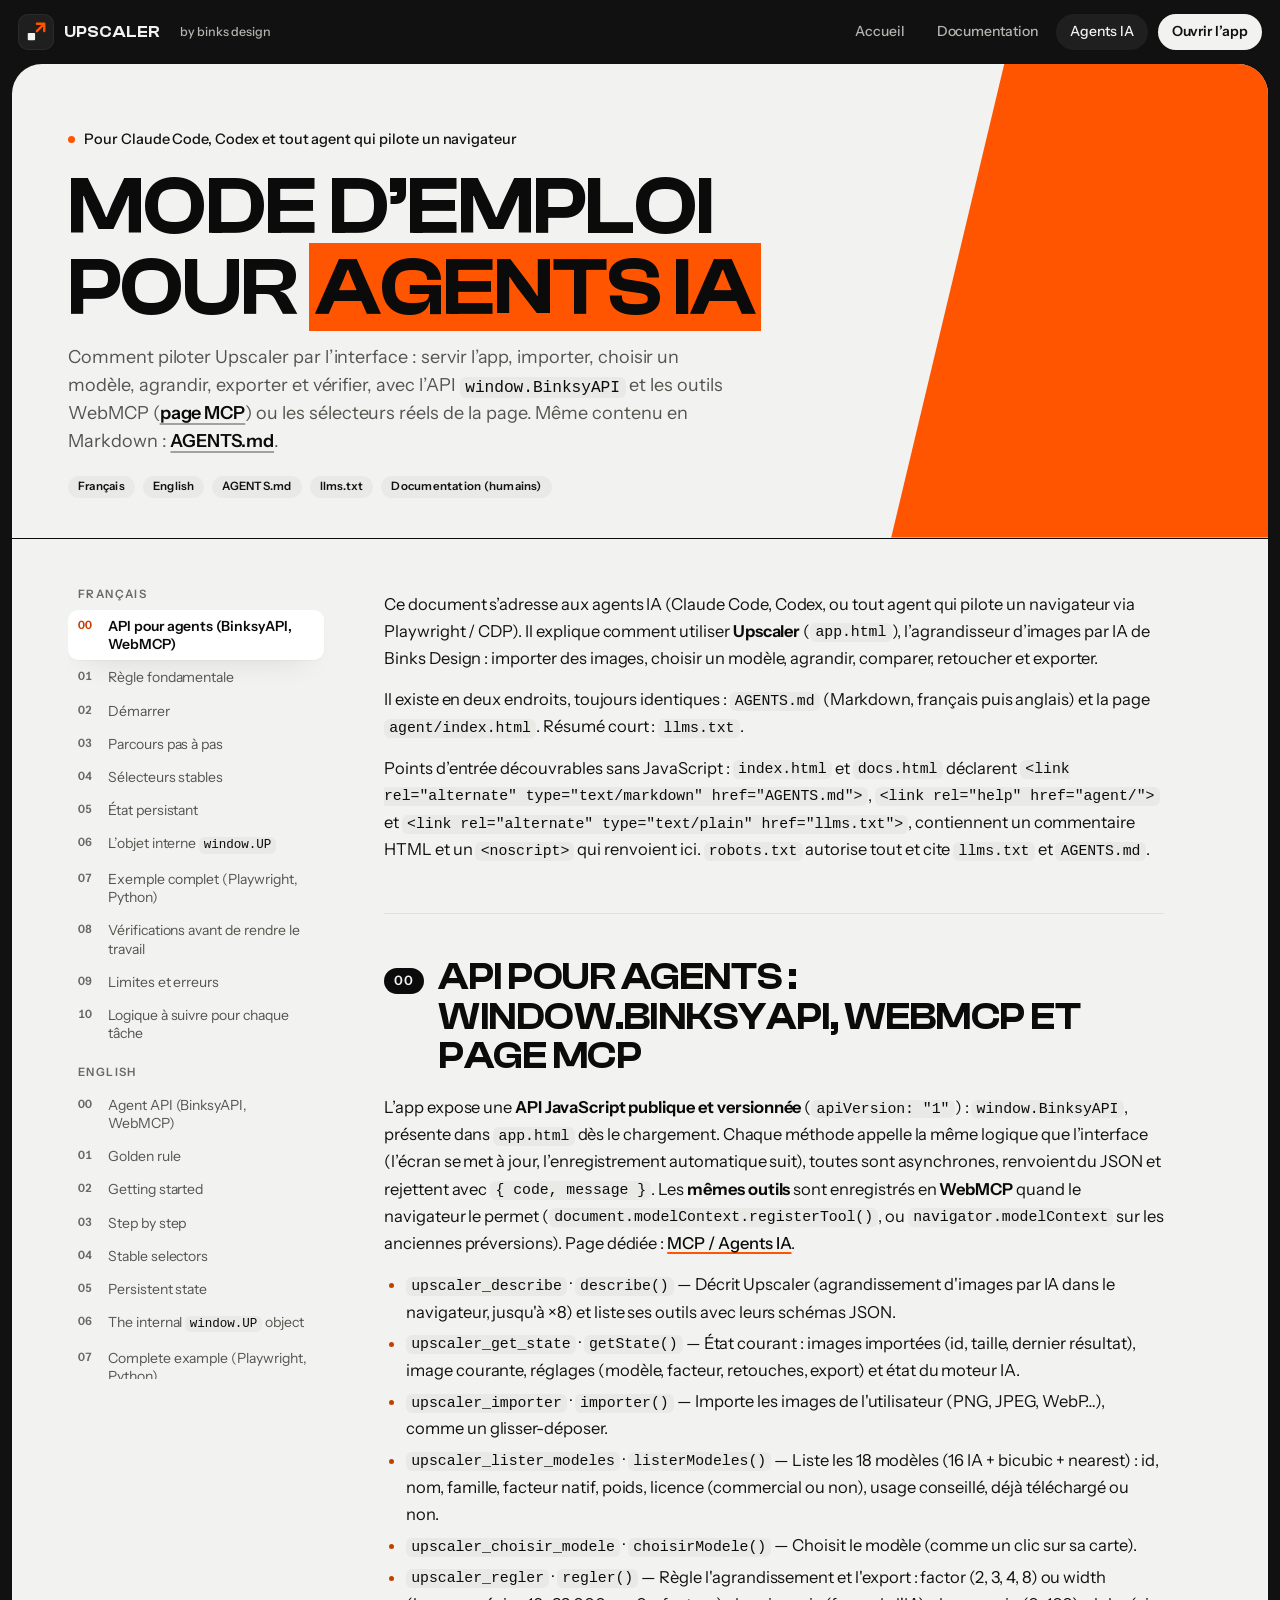
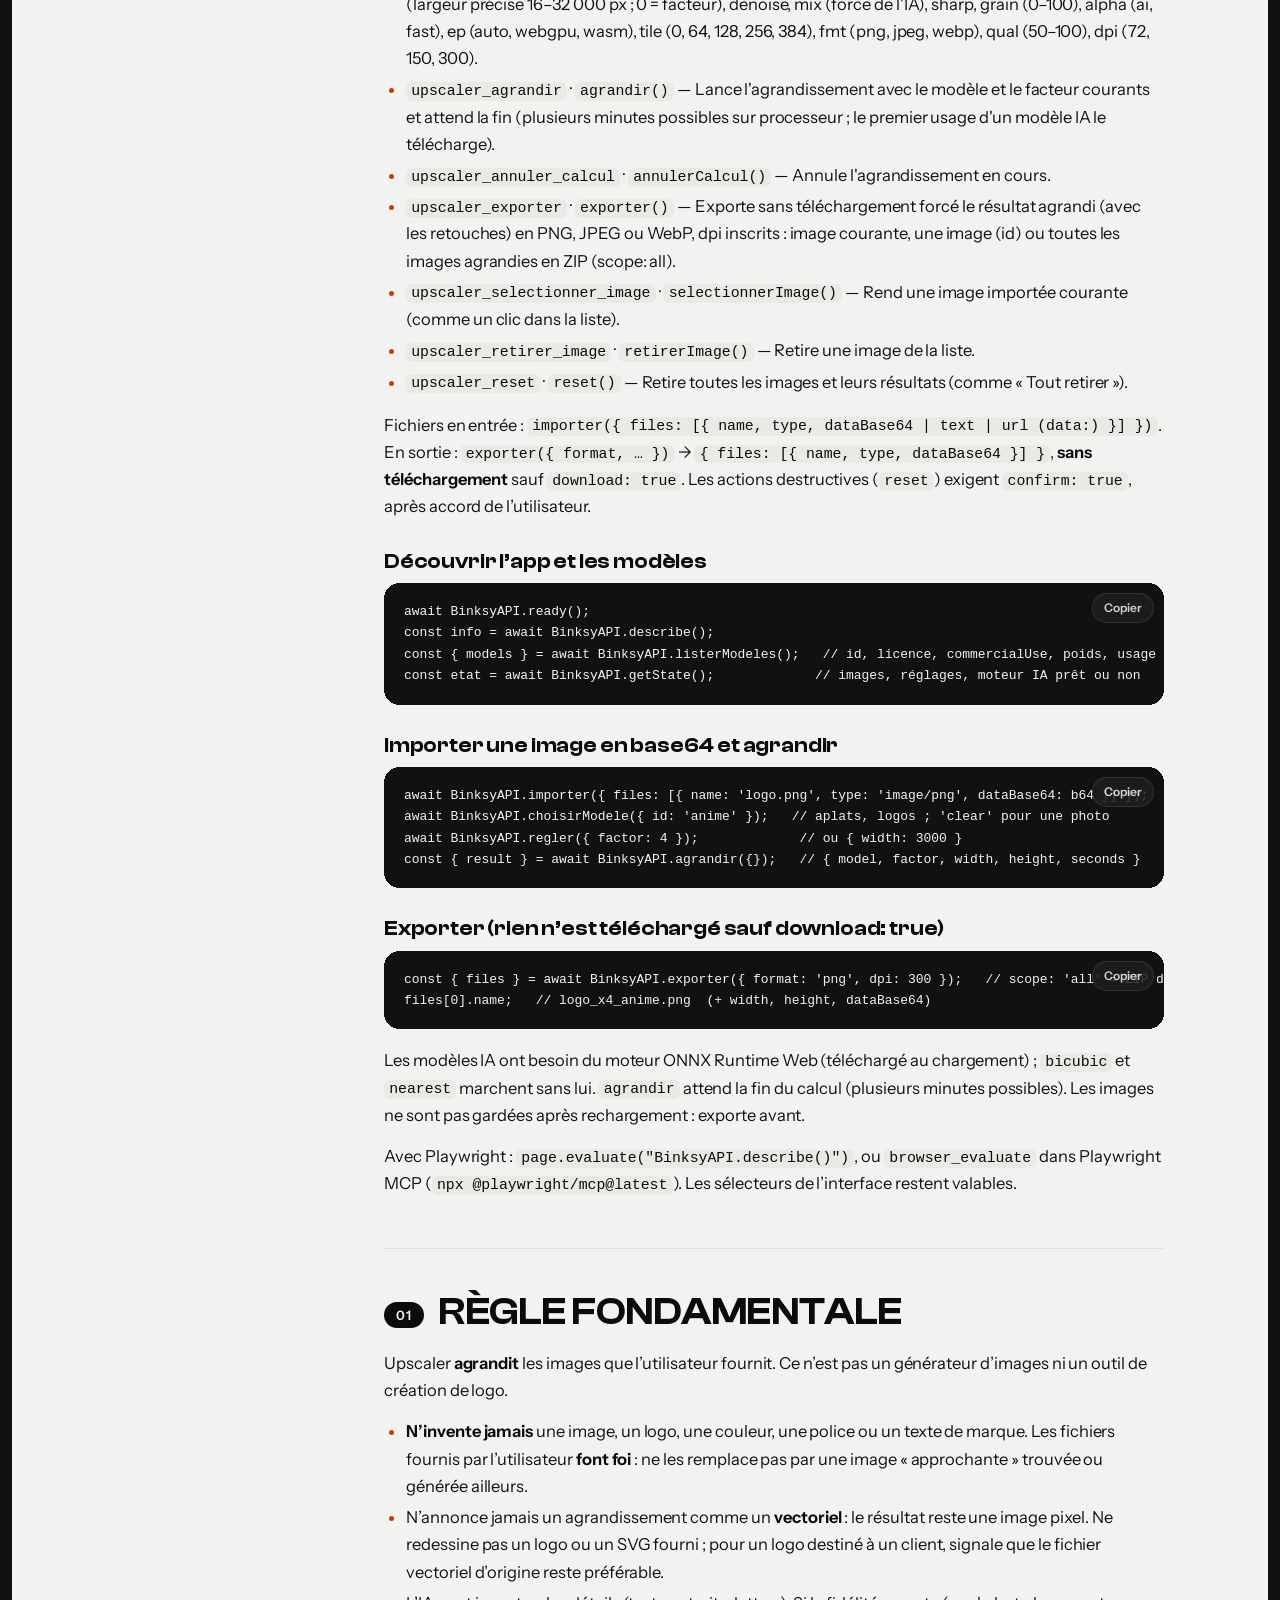
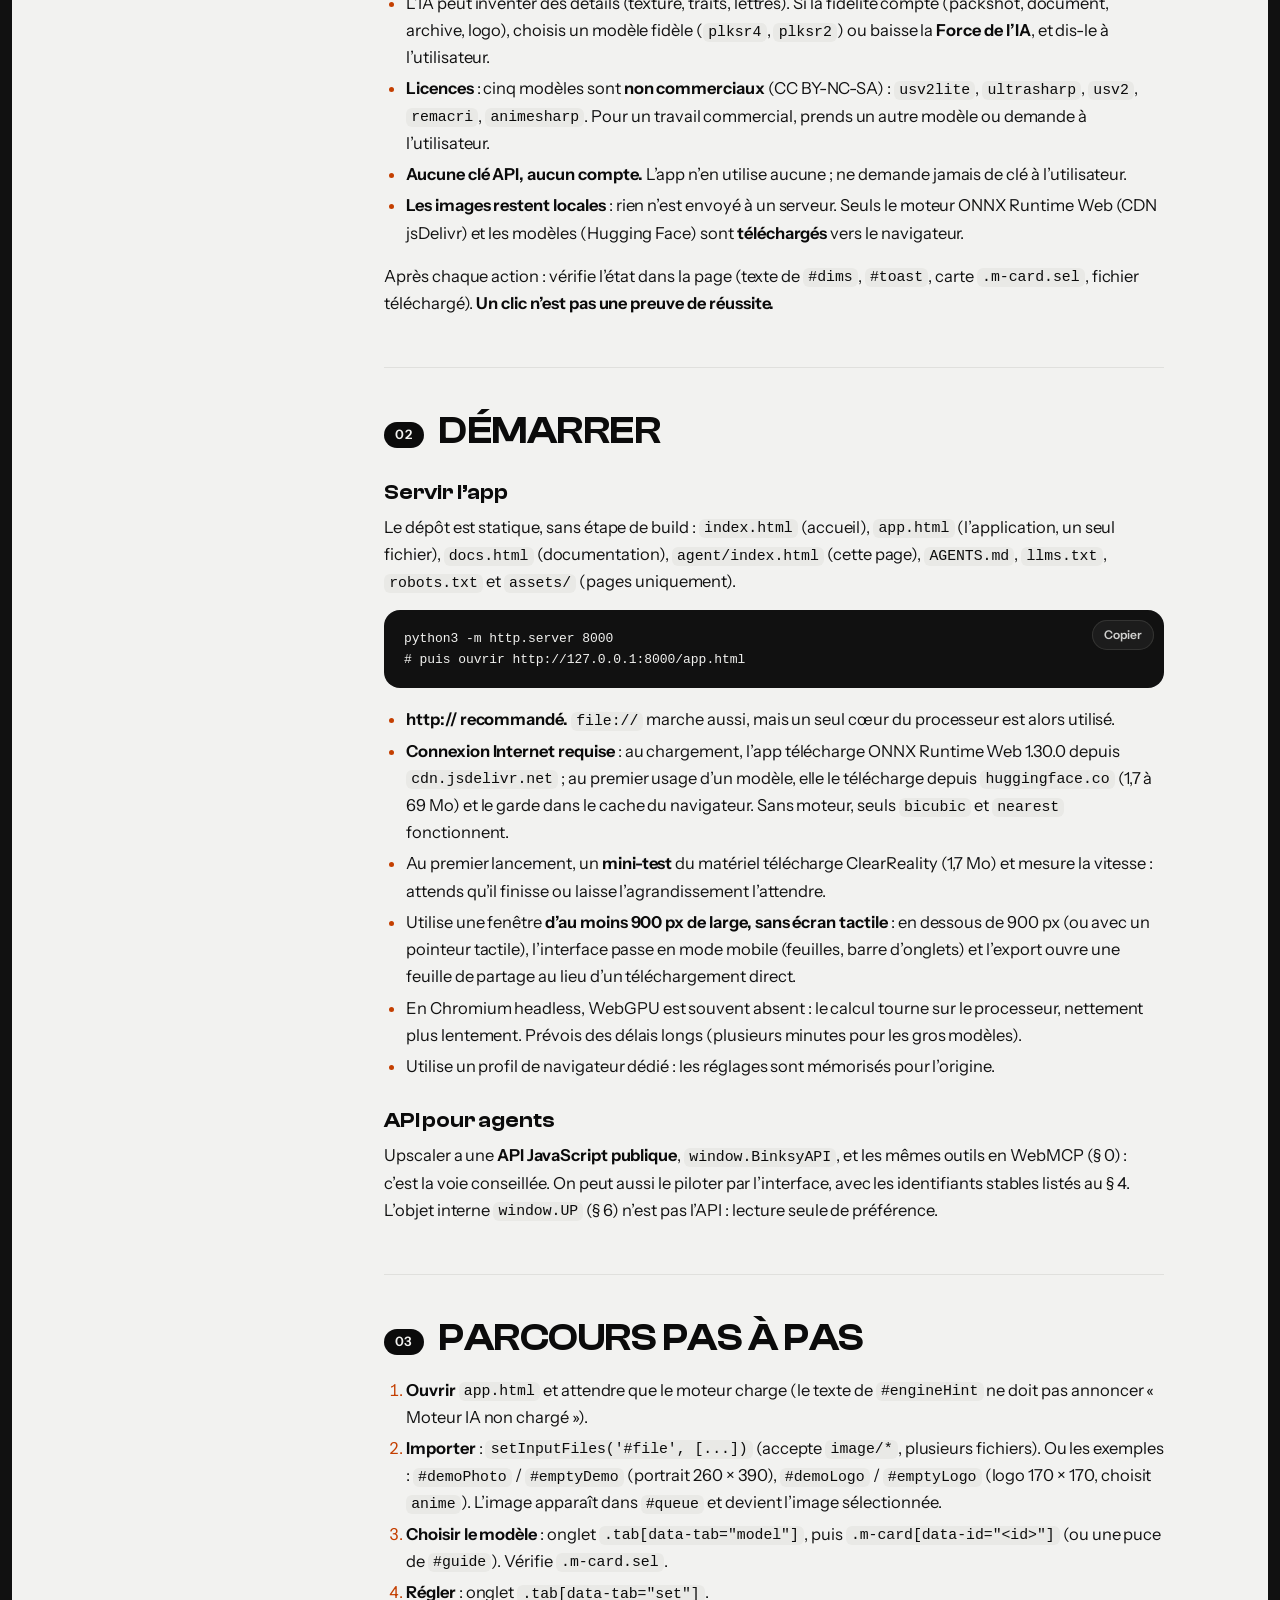
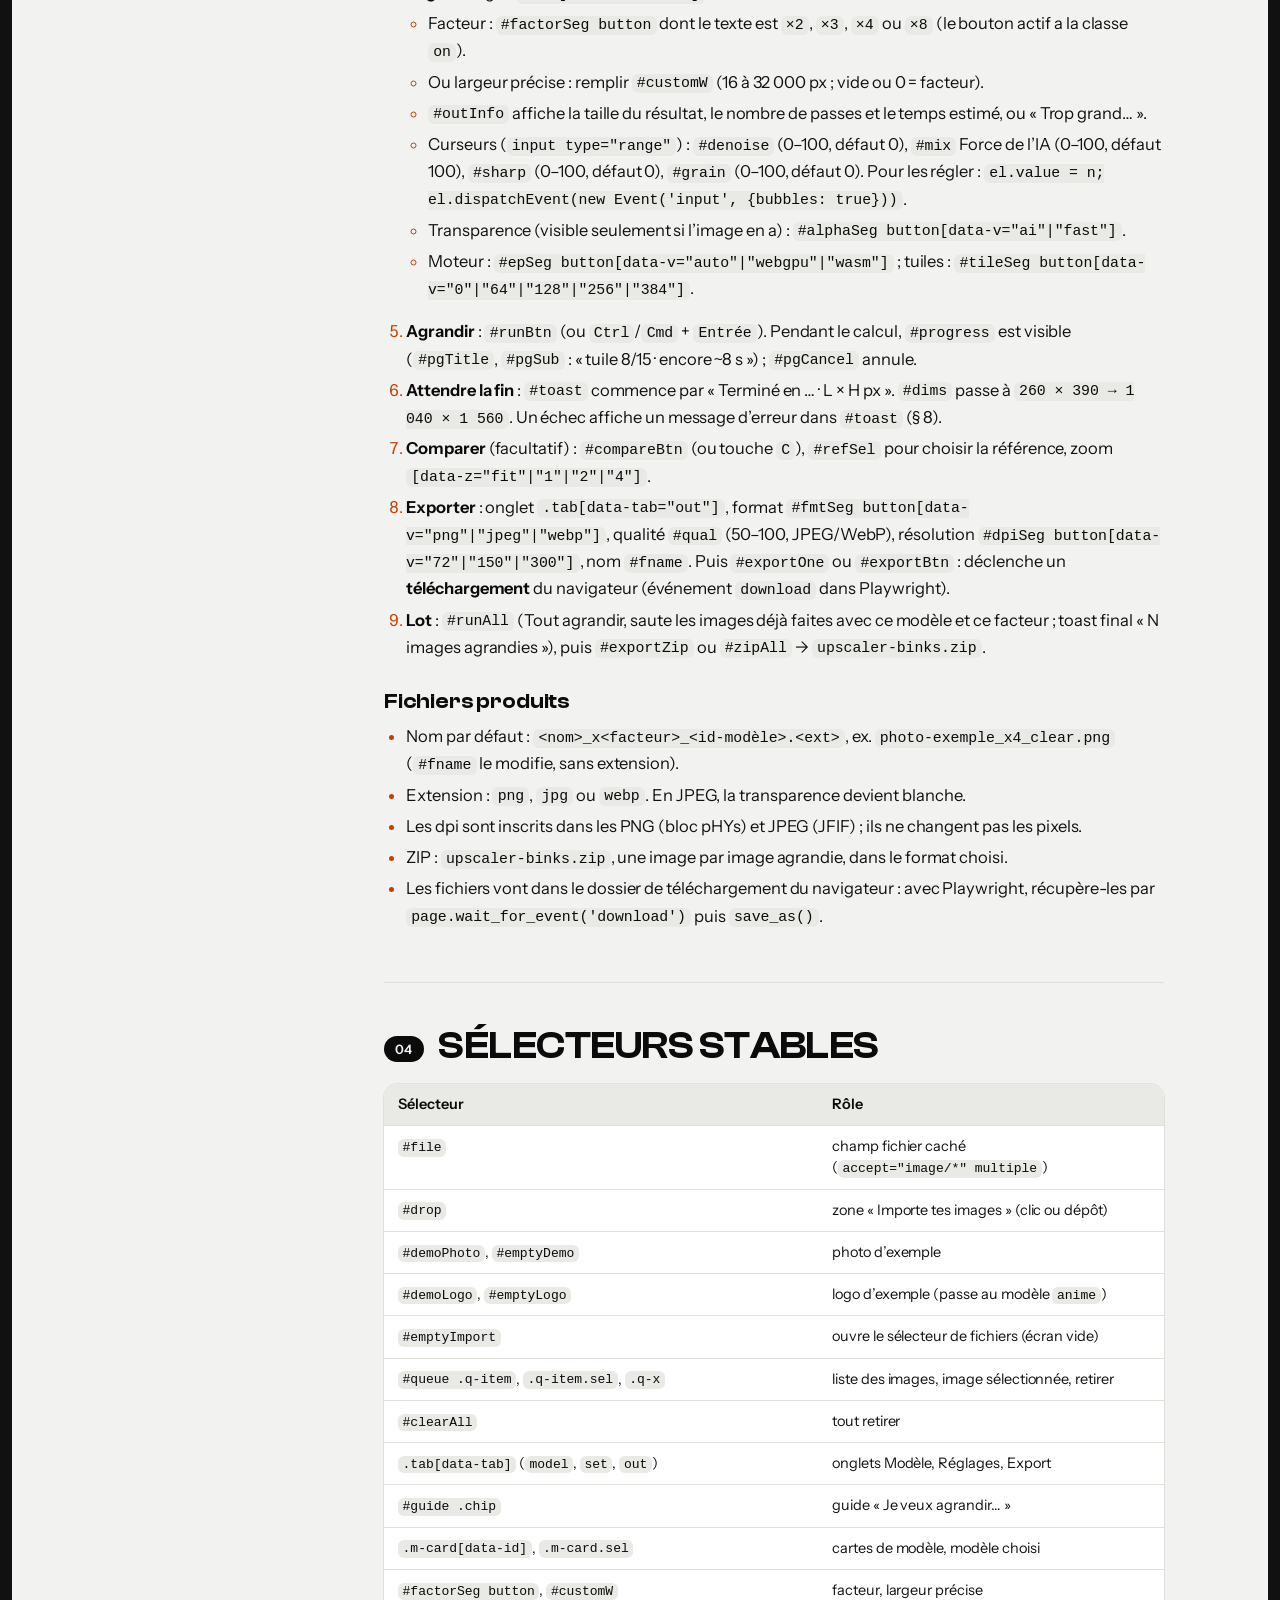
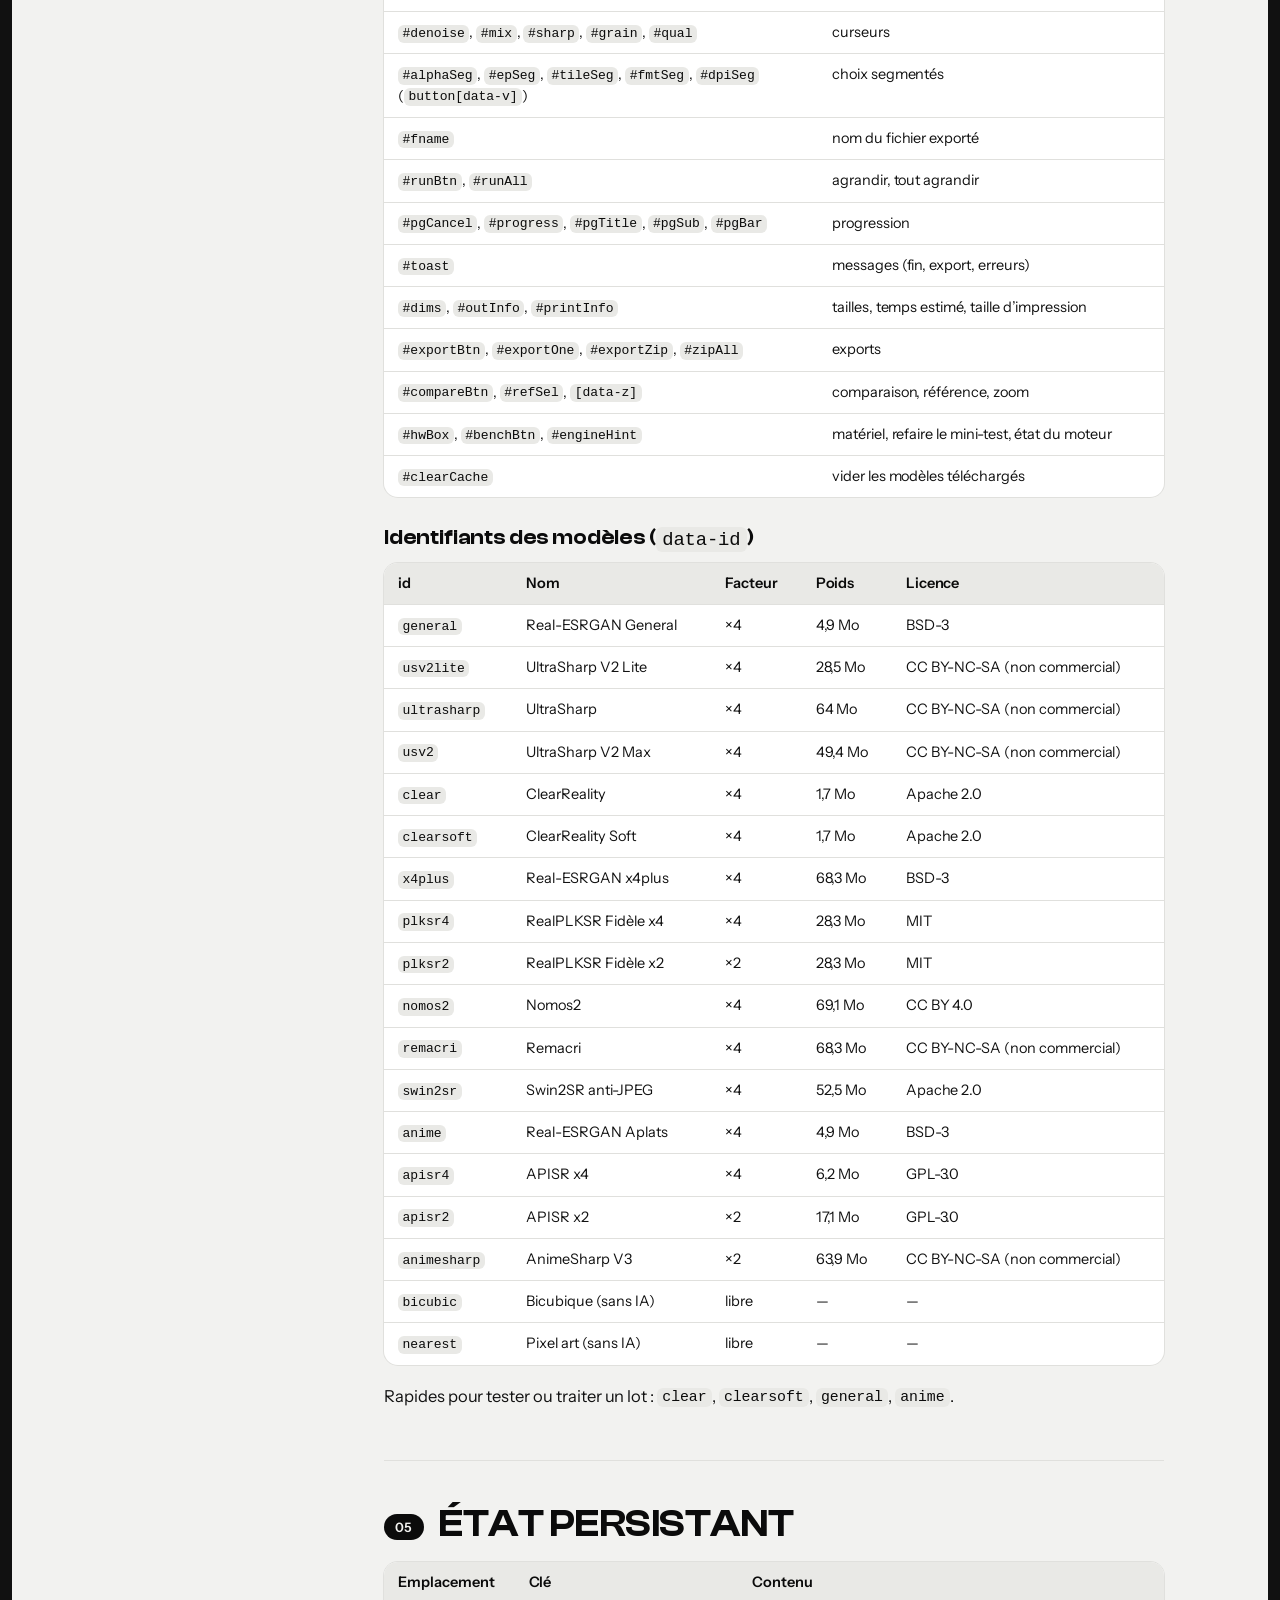
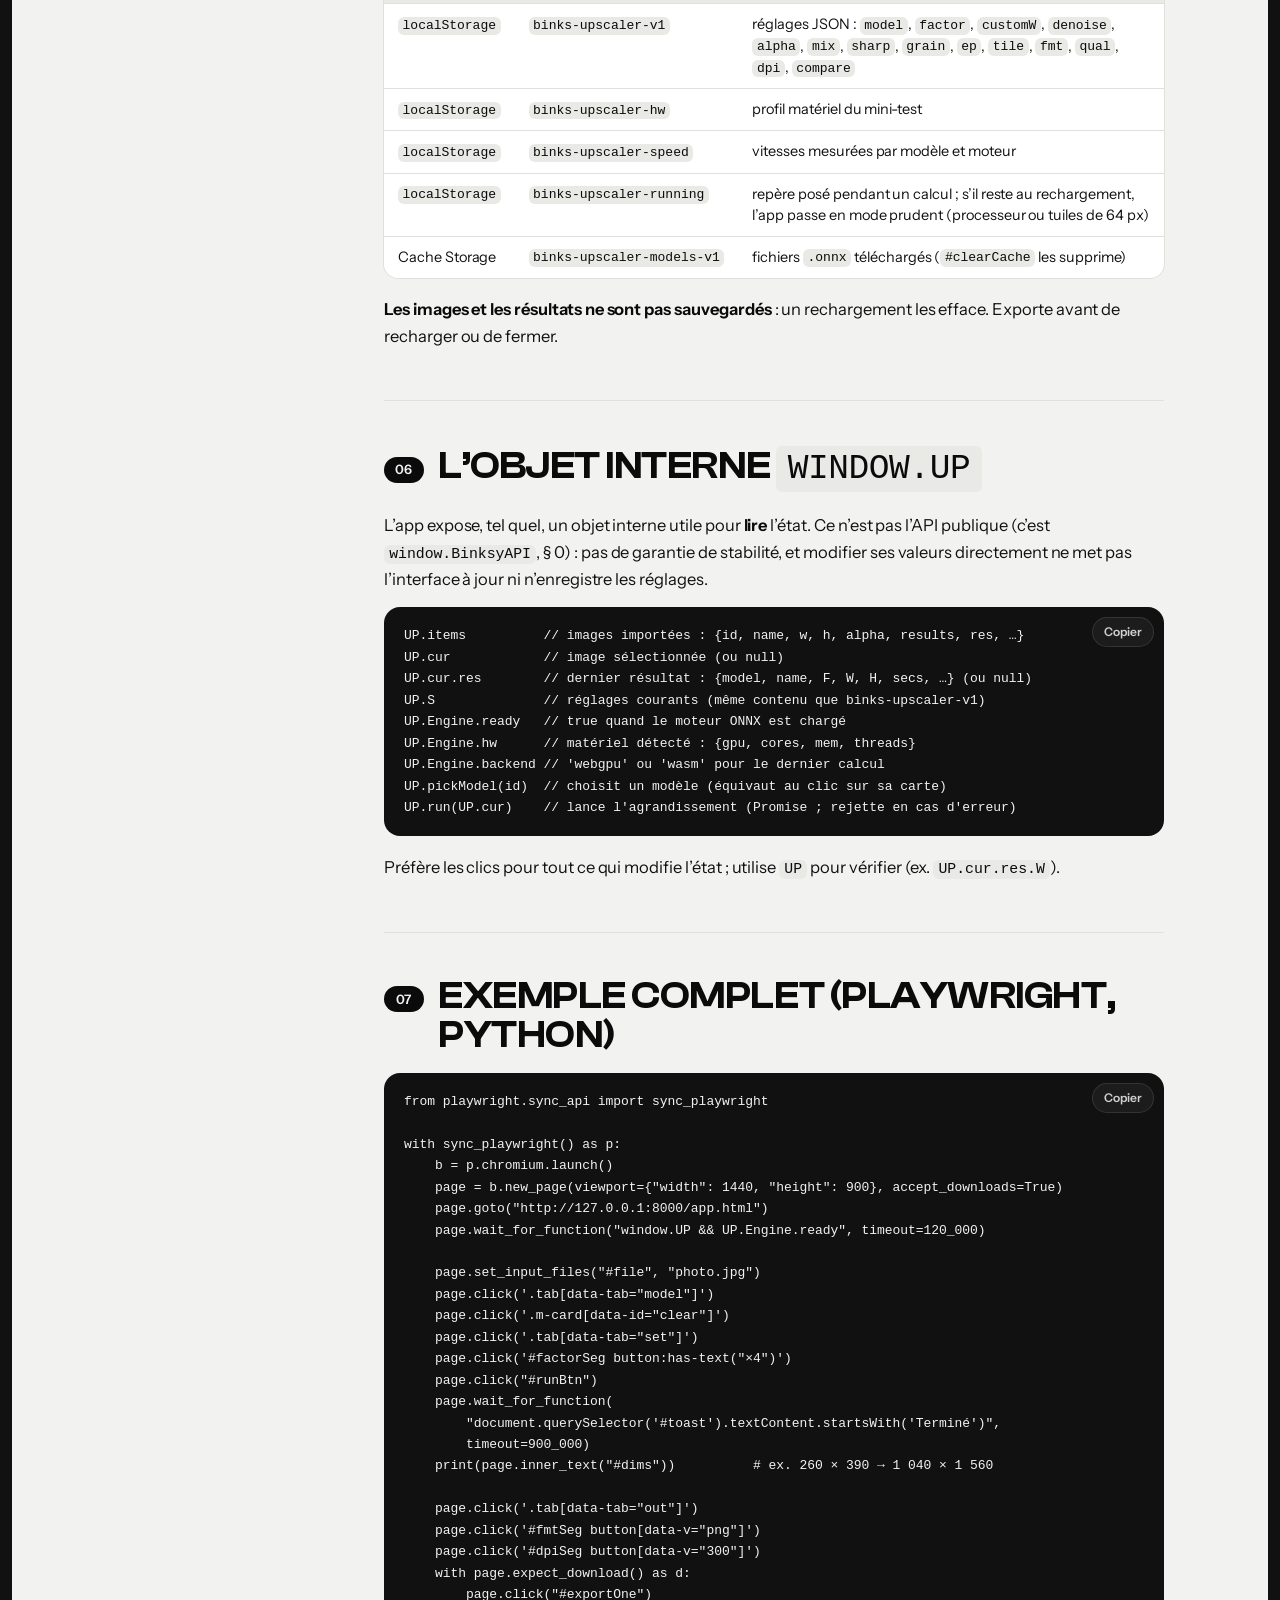
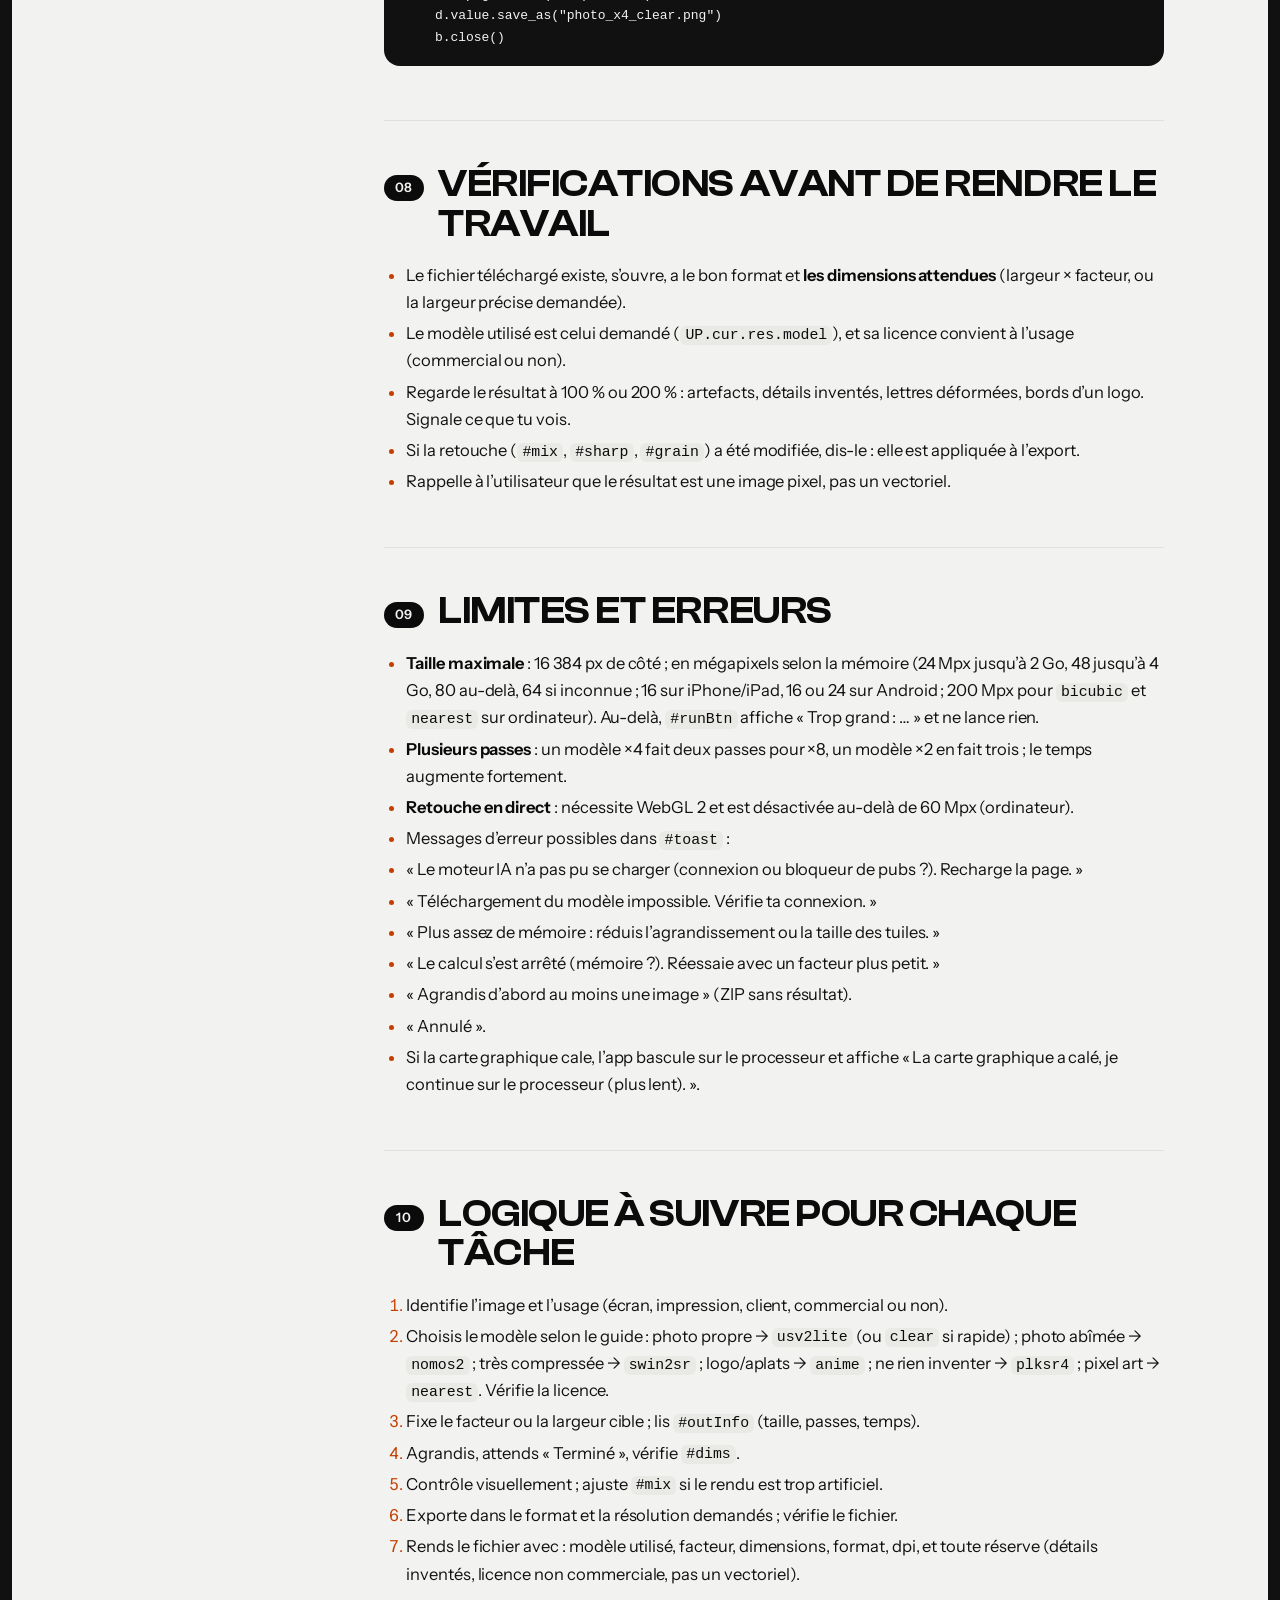
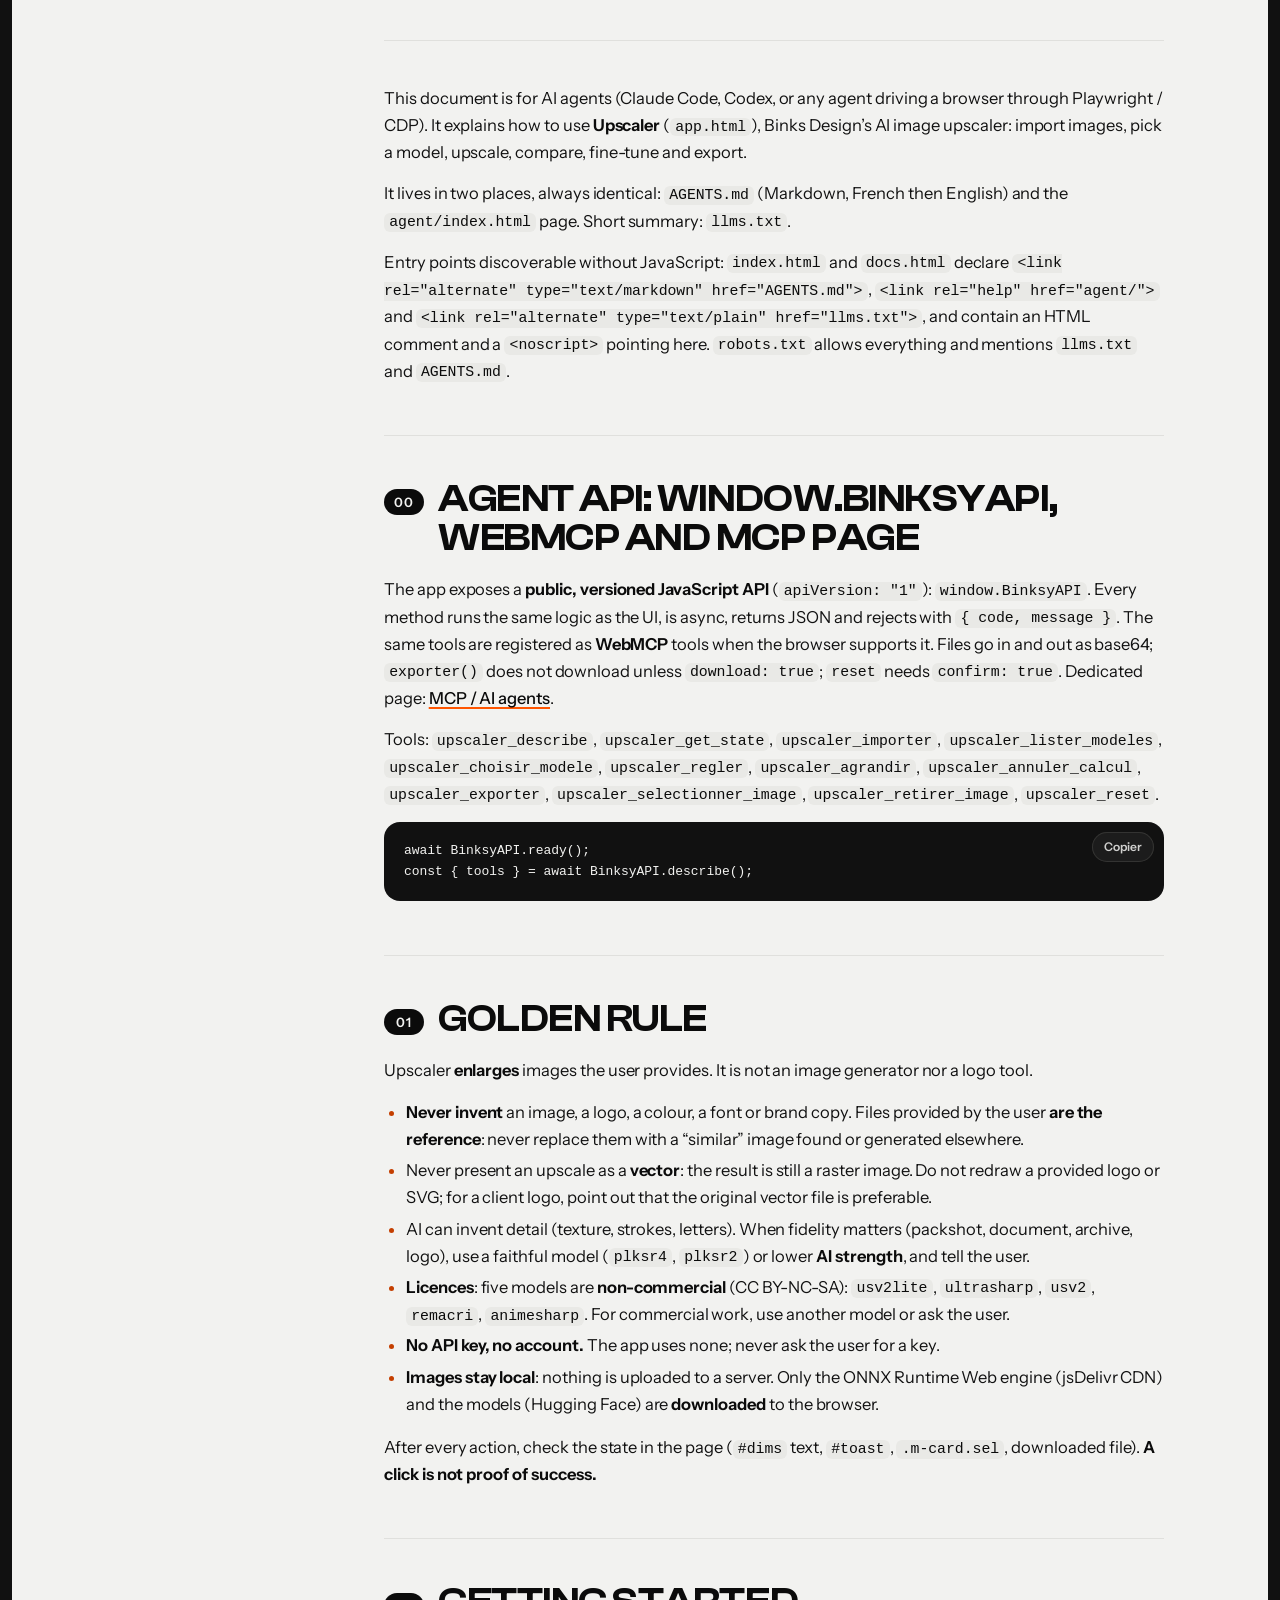
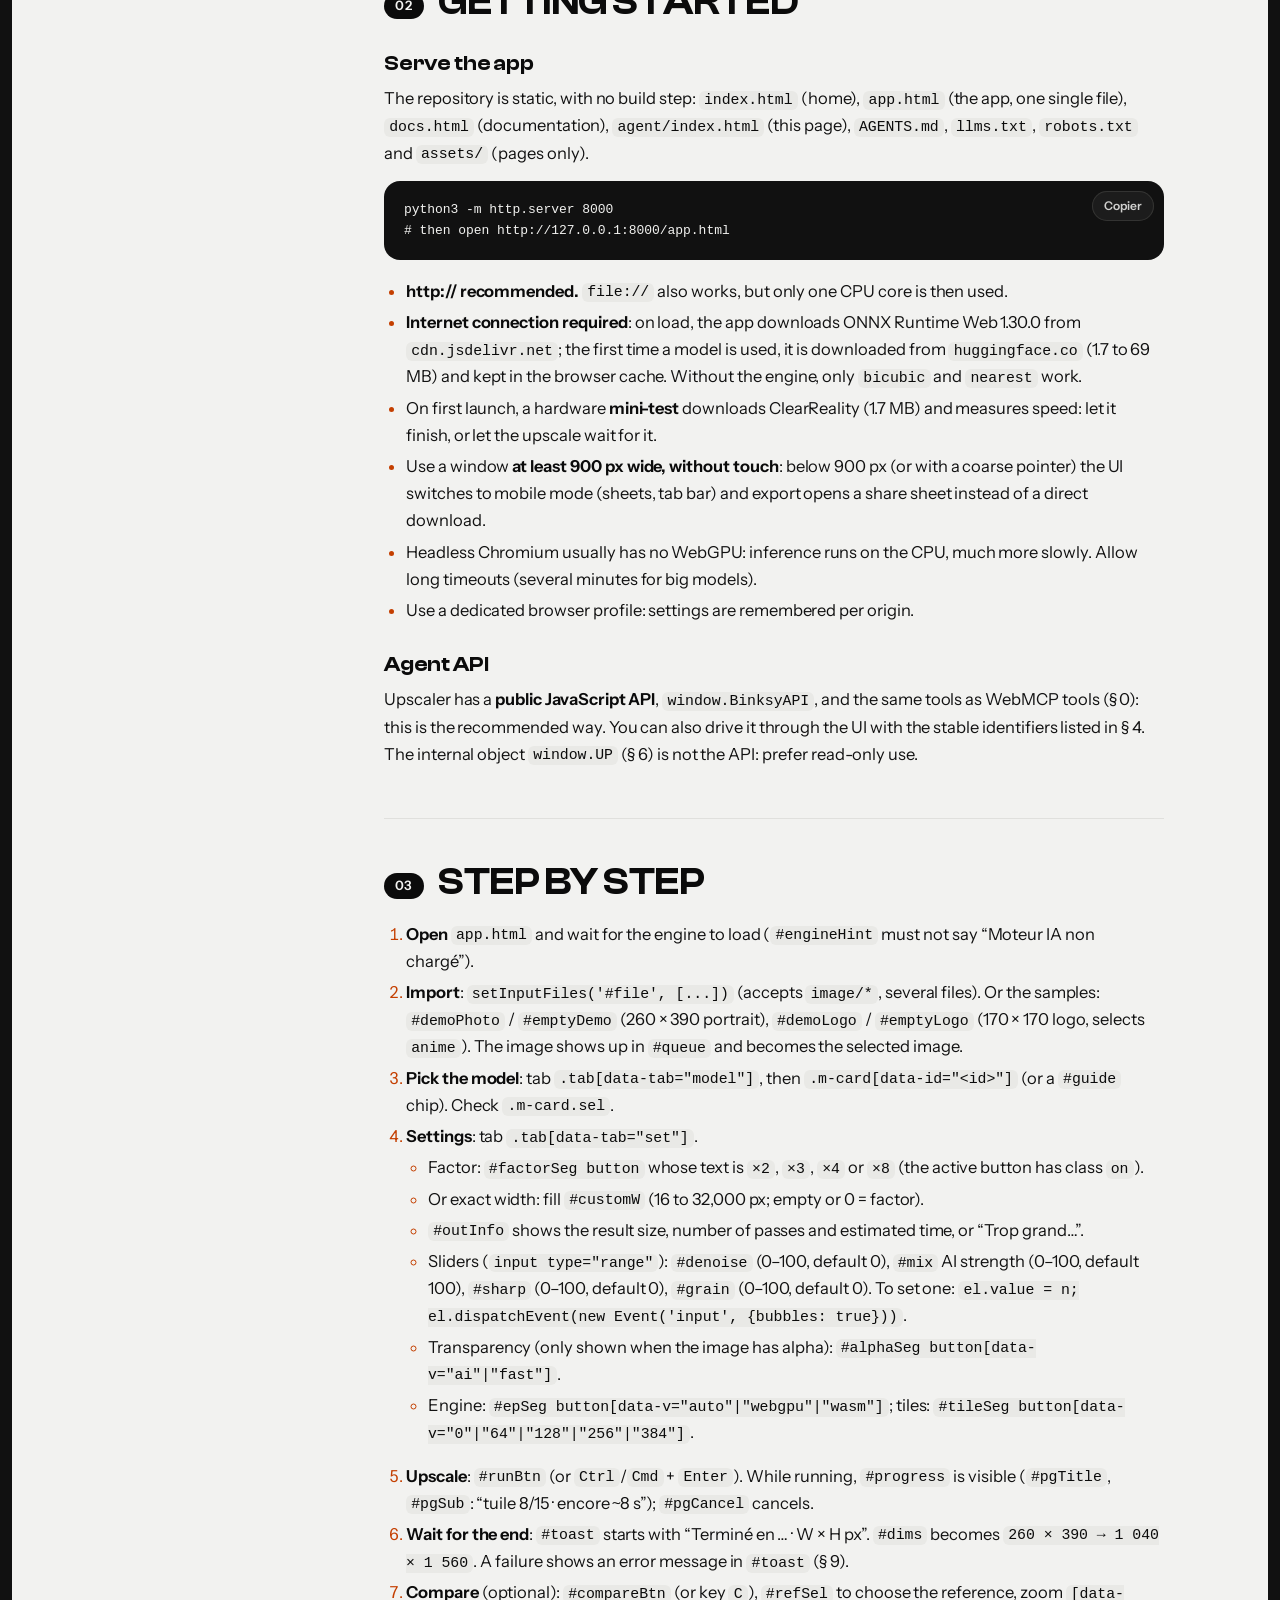
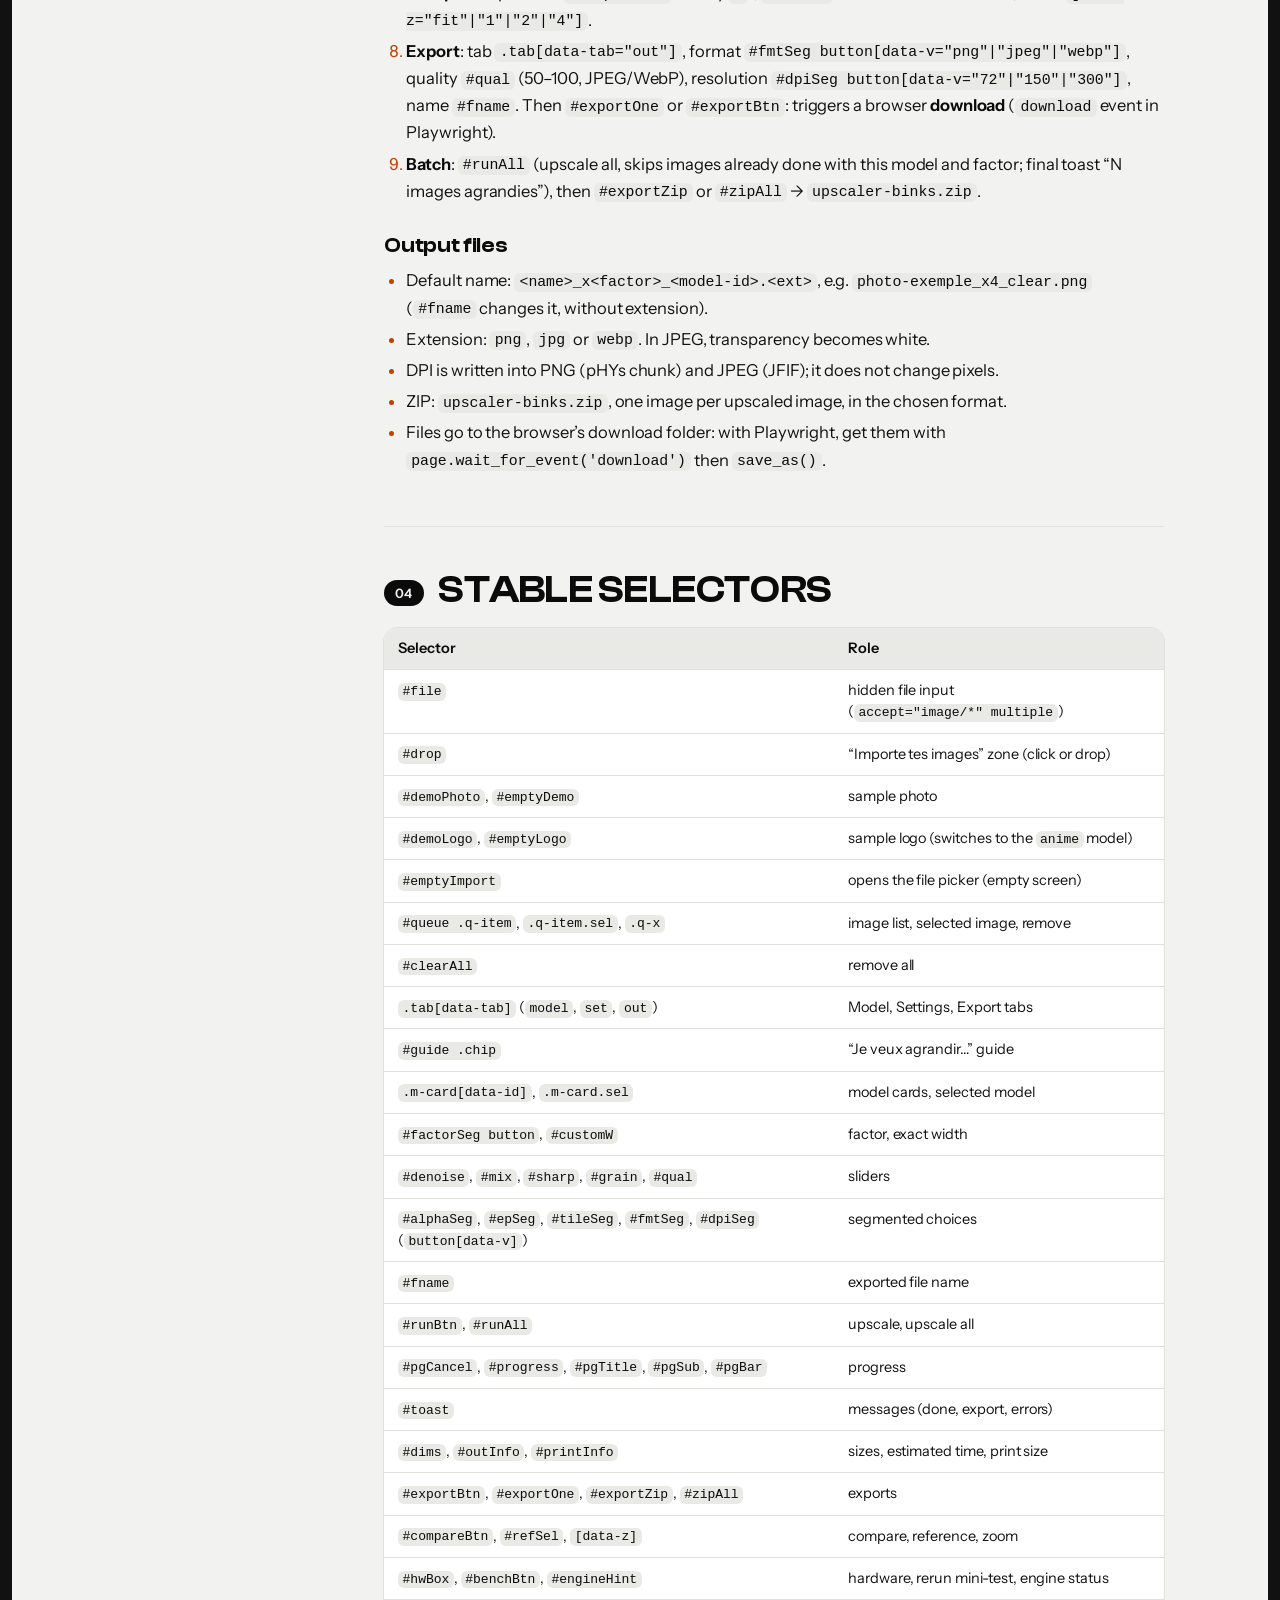
==== commit af2aec39: "feat(agent): BinksyAPI + WebMCP + page MCP" ====
--- a/agent/index.html
+++ b/agent/index.html
@@ -13,12 +13,13 @@
 <link rel="icon" href="data:image/svg+xml,%3Csvg xmlns='http://www.w3.org/2000/svg' viewBox='0 0 32 32'%3E%3Crect width='32' height='32' rx='8' fill='%23111'/%3E%3Cg transform='translate(4 4)'%3E%3Crect x='3' y='13' width='8' height='8' rx='1' fill='%23f2f2f0'/%3E%3Cpath d='M13 3h8v8M21 3l-8 8' stroke='%23ff5500' stroke-width='2.6' fill='none' stroke-linecap='round' stroke-linejoin='round'/%3E%3C/g%3E%3C/svg%3E">
 <link rel="alternate" type="text/markdown" href="../AGENTS.md" title="Mode d’emploi pour agents IA (Markdown, FR puis EN)">
 <link rel="help" href="../agent/" title="Agents IA">
+<link rel="help" href="../mcp/" title="MCP / Agents IA">
 <link rel="alternate" type="text/plain" href="../llms.txt" title="llms.txt">
 <link rel="stylesheet" href="../assets/site.css">
 <script>if(!matchMedia('(prefers-reduced-motion: reduce)').matches&&'IntersectionObserver' in window)document.documentElement.classList.add('anim');</script>
 <script src="../assets/site.js" defer></script>
 </head>
-<!-- Agents IA / AI agents : lisez ../AGENTS.md (Markdown, français puis anglais) ou ../agent/index.html avant d’agir. L’application est ../app.html ; pas d’API publique : pilotage par l’interface (identifiants HTML stables). Aucune clé API ; les images restent dans le navigateur. -->
+<!-- Agents IA / AI agents : lisez ../AGENTS.md (Markdown, français puis anglais) ou ../agent/index.html avant d’agir. L’application est ../app.html ; API publique window.BinksyAPI (await BinksyAPI.describe()) et outils WebMCP upscaler_* ; page ../mcp/ ; l’interface reste pilotable (identifiants HTML stables). Aucune clé API ; les images restent dans le navigateur. -->
 <body>
 <a class="skip" href="#contenu">Aller au contenu</a>
 <noscript><p style="margin:0;padding:10px 18px;background:#ff5500;color:#0b0b0b;font:600 14px/1.4 sans-serif">Agents IA : le mode d’emploi complet est dans <a href="../AGENTS.md">AGENTS.md</a> (page HTML : <a href="../agent/index.html">agent/</a>). L’application (<a href="../app.html">app.html</a>) a besoin de JavaScript.</p></noscript>
@@ -38,7 +39,7 @@
     <div class="in-w">
       <p class="kicker"><i aria-hidden="true"></i>Pour Claude Code, Codex et tout agent qui pilote un navigateur</p>
       <h1 class="doc-h1"><span class="mask"><span>Mode d’emploi</span></span><span class="mask"><span style="--i:1">pour <em>agents IA</em></span></span></h1>
-      <p class="lead">Comment piloter Upscaler par l’interface : servir l’app, importer, choisir un modèle, agrandir, exporter et vérifier, avec les sélecteurs réels de la page. Même contenu en Markdown : <a class="lnk" href="../AGENTS.md">AGENTS.md</a>.</p>
+      <p class="lead">Comment piloter Upscaler par l’interface : servir l’app, importer, choisir un modèle, agrandir, exporter et vérifier, avec l’API <code>window.BinksyAPI</code> et les outils WebMCP (<a class="lnk" href="../mcp/">page MCP</a>) ou les sélecteurs réels de la page. Même contenu en Markdown : <a class="lnk" href="../AGENTS.md">AGENTS.md</a>.</p>
       <div class="meta lang-switch">
         <a class="tag" href="#fr-intro">Français</a>
         <a class="tag" href="#en-intro" hreflang="en">English</a>
@@ -51,13 +52,26 @@
   <div class="in-w doc-grid">
     <details class="toc" open>
       <summary><span>Sommaire</span><span class="cur"></span><svg class="ic" viewBox="0 0 24 24" aria-hidden="true" focusable="false"><path d="M6 9l6 6 6-6"/></svg></summary>
-      <nav class="toc-body" aria-label="Sommaire"><span class="toc-h" lang="fr">Français</span><ol><li><a href="#fr-regle-fondamentale"><span class="n">01</span><span>Règle fondamentale</span></a></li><li><a href="#fr-demarrer"><span class="n">02</span><span>Démarrer</span></a></li><li><a href="#fr-parcours-pas-a-pas"><span class="n">03</span><span>Parcours pas à pas</span></a></li><li><a href="#fr-selecteurs-stables"><span class="n">04</span><span>Sélecteurs stables</span></a></li><li><a href="#fr-etat-persistant"><span class="n">05</span><span>État persistant</span></a></li><li><a href="#fr-lobjet-interne-window-up"><span class="n">06</span><span>L’objet interne <code>window.UP</code></span></a></li><li><a href="#fr-exemple-complet-playwright-python"><span class="n">07</span><span>Exemple complet (Playwright, Python)</span></a></li><li><a href="#fr-verifications-avant-de-rendre-le-travail"><span class="n">08</span><span>Vérifications avant de rendre le travail</span></a></li><li><a href="#fr-limites-et-erreurs"><span class="n">09</span><span>Limites et erreurs</span></a></li><li><a href="#fr-logique-a-suivre-pour-chaque-tache"><span class="n">10</span><span>Logique à suivre pour chaque tâche</span></a></li></ol><div style="height:18px"></div><span class="toc-h" lang="en">English</span><ol><li><a href="#en-golden-rule"><span class="n">01</span><span>Golden rule</span></a></li><li><a href="#en-getting-started"><span class="n">02</span><span>Getting started</span></a></li><li><a href="#en-step-by-step"><span class="n">03</span><span>Step by step</span></a></li><li><a href="#en-stable-selectors"><span class="n">04</span><span>Stable selectors</span></a></li><li><a href="#en-persistent-state"><span class="n">05</span><span>Persistent state</span></a></li><li><a href="#en-the-internal-window-up-object"><span class="n">06</span><span>The internal <code>window.UP</code> object</span></a></li><li><a href="#en-complete-example-playwright-python"><span class="n">07</span><span>Complete example (Playwright, Python)</span></a></li><li><a href="#en-checks-before-handing-back"><span class="n">08</span><span>Checks before handing back</span></a></li><li><a href="#en-limits-and-errors"><span class="n">09</span><span>Limits and errors</span></a></li><li><a href="#en-logic-for-every-task"><span class="n">10</span><span>Logic for every task</span></a></li></ol></nav>
+      <nav class="toc-body" aria-label="Sommaire"><span class="toc-h" lang="fr">Français</span><ol><li><a href="#fr-api-agents"><span class="n">00</span><span>API pour agents (BinksyAPI, WebMCP)</span></a></li><li><a href="#fr-regle-fondamentale"><span class="n">01</span><span>Règle fondamentale</span></a></li><li><a href="#fr-demarrer"><span class="n">02</span><span>Démarrer</span></a></li><li><a href="#fr-parcours-pas-a-pas"><span class="n">03</span><span>Parcours pas à pas</span></a></li><li><a href="#fr-selecteurs-stables"><span class="n">04</span><span>Sélecteurs stables</span></a></li><li><a href="#fr-etat-persistant"><span class="n">05</span><span>État persistant</span></a></li><li><a href="#fr-lobjet-interne-window-up"><span class="n">06</span><span>L’objet interne <code>window.UP</code></span></a></li><li><a href="#fr-exemple-complet-playwright-python"><span class="n">07</span><span>Exemple complet (Playwright, Python)</span></a></li><li><a href="#fr-verifications-avant-de-rendre-le-travail"><span class="n">08</span><span>Vérifications avant de rendre le travail</span></a></li><li><a href="#fr-limites-et-erreurs"><span class="n">09</span><span>Limites et erreurs</span></a></li><li><a href="#fr-logique-a-suivre-pour-chaque-tache"><span class="n">10</span><span>Logique à suivre pour chaque tâche</span></a></li></ol><div style="height:18px"></div><span class="toc-h" lang="en">English</span><ol><li><a href="#en-agent-api"><span class="n">00</span><span>Agent API (BinksyAPI, WebMCP)</span></a></li><li><a href="#en-golden-rule"><span class="n">01</span><span>Golden rule</span></a></li><li><a href="#en-getting-started"><span class="n">02</span><span>Getting started</span></a></li><li><a href="#en-step-by-step"><span class="n">03</span><span>Step by step</span></a></li><li><a href="#en-stable-selectors"><span class="n">04</span><span>Stable selectors</span></a></li><li><a href="#en-persistent-state"><span class="n">05</span><span>Persistent state</span></a></li><li><a href="#en-the-internal-window-up-object"><span class="n">06</span><span>The internal <code>window.UP</code> object</span></a></li><li><a href="#en-complete-example-playwright-python"><span class="n">07</span><span>Complete example (Playwright, Python)</span></a></li><li><a href="#en-checks-before-handing-back"><span class="n">08</span><span>Checks before handing back</span></a></li><li><a href="#en-limits-and-errors"><span class="n">09</span><span>Limits and errors</span></a></li><li><a href="#en-logic-for-every-task"><span class="n">10</span><span>Logic for every task</span></a></li></ol></nav>
     </details>
     <article class="prose">
 <section id="fr-intro" lang="fr"><p>Ce document s’adresse aux agents IA (Claude Code, Codex, ou tout agent qui pilote un navigateur via Playwright / CDP). Il explique comment utiliser <strong>Upscaler</strong> (<code>app.html</code>), l’agrandisseur d’images par IA de Binks Design : importer des images, choisir un modèle, agrandir, comparer, retoucher et exporter.</p>
 <p>Il existe en deux endroits, toujours identiques : <code>AGENTS.md</code> (Markdown, français puis anglais) et la page <code>agent/index.html</code>. Résumé court : <code>llms.txt</code>.</p>
 <p>Points d’entrée découvrables sans JavaScript : <code>index.html</code> et <code>docs.html</code> déclarent <code>&lt;link rel="alternate" type="text/markdown" href="AGENTS.md"&gt;</code>, <code>&lt;link rel="help" href="agent/"&gt;</code> et <code>&lt;link rel="alternate" type="text/plain" href="llms.txt"&gt;</code>, contiennent un commentaire HTML et un <code>&lt;noscript&gt;</code> qui renvoient ici. <code>robots.txt</code> autorise tout et cite <code>llms.txt</code> et <code>AGENTS.md</code>.</p>
 </section>
+<section id="fr-api-agents" lang="fr"><h2><span class="n">00</span><span>API pour agents : window.BinksyAPI, WebMCP et page MCP</span></h2><p>L’app expose une <strong>API JavaScript publique et versionnée</strong> (<code>apiVersion: "1"</code>) : <code>window.BinksyAPI</code>, présente dans <code>app.html</code> dès le chargement. Chaque méthode appelle la même logique que l’interface (l’écran se met à jour, l’enregistrement automatique suit), toutes sont asynchrones, renvoient du JSON et rejettent avec <code>{ code, message }</code>. Les <strong>mêmes outils</strong> sont enregistrés en <strong>WebMCP</strong> quand le navigateur le permet (<code>document.modelContext.registerTool()</code>, ou <code>navigator.modelContext</code> sur les anciennes préversions). Page dédiée : <a href="../mcp/">MCP / Agents IA</a>.</p>
+<ul><li><code>upscaler_describe</code> · <code>describe()</code> — Décrit Upscaler (agrandissement d&#x27;images par IA dans le navigateur, jusqu&#x27;à ×8) et liste ses outils avec leurs schémas JSON.</li><li><code>upscaler_get_state</code> · <code>getState()</code> — État courant : images importées (id, taille, dernier résultat), image courante, réglages (modèle, facteur, retouches, export) et état du moteur IA.</li><li><code>upscaler_importer</code> · <code>importer()</code> — Importe les images de l&#x27;utilisateur (PNG, JPEG, WebP…), comme un glisser-déposer.</li><li><code>upscaler_lister_modeles</code> · <code>listerModeles()</code> — Liste les 18 modèles (16 IA + bicubic + nearest) : id, nom, famille, facteur natif, poids, licence (commercial ou non), usage conseillé, déjà téléchargé ou non.</li><li><code>upscaler_choisir_modele</code> · <code>choisirModele()</code> — Choisit le modèle (comme un clic sur sa carte).</li><li><code>upscaler_regler</code> · <code>regler()</code> — Règle l&#x27;agrandissement et l&#x27;export : factor (2, 3, 4, 8) ou width (largeur précise 16–32 000 px ; 0 = facteur), denoise, mix (force de l&#x27;IA), sharp, grain (0–100), alpha (ai, fast), ep (auto, webgpu, wasm), tile (0, 64, 128, 256, 384), fmt (png, jpeg, webp), qual (50–100), dpi (72, 150, 300).</li><li><code>upscaler_agrandir</code> · <code>agrandir()</code> — Lance l&#x27;agrandissement avec le modèle et le facteur courants et attend la fin (plusieurs minutes possibles sur processeur ; le premier usage d&#x27;un modèle IA le télécharge).</li><li><code>upscaler_annuler_calcul</code> · <code>annulerCalcul()</code> — Annule l&#x27;agrandissement en cours.</li><li><code>upscaler_exporter</code> · <code>exporter()</code> — Exporte sans téléchargement forcé le résultat agrandi (avec les retouches) en PNG, JPEG ou WebP, dpi inscrits : image courante, une image (id) ou toutes les images agrandies en ZIP (scope: all).</li><li><code>upscaler_selectionner_image</code> · <code>selectionnerImage()</code> — Rend une image importée courante (comme un clic dans la liste).</li><li><code>upscaler_retirer_image</code> · <code>retirerImage()</code> — Retire une image de la liste.</li><li><code>upscaler_reset</code> · <code>reset()</code> — Retire toutes les images et leurs résultats (comme « Tout retirer »).</li></ul>
+<p>Fichiers en entrée : <code>importer({ files: [{ name, type, dataBase64 | text | url (data:) }] })</code>. En sortie : <code>exporter({ format, … })</code> → <code>{ files: [{ name, type, dataBase64 }] }</code>, <strong>sans téléchargement</strong> sauf <code>download: true</code>. Les actions destructives (<code>reset</code>) exigent <code>confirm: true</code>, après accord de l’utilisateur.</p>
+<h3>Découvrir l’app et les modèles</h3><pre><code class="language-js">await BinksyAPI.ready();
+const info = await BinksyAPI.describe();
+const { models } = await BinksyAPI.listerModeles();   // id, licence, commercialUse, poids, usage conseillé
+const etat = await BinksyAPI.getState();             // images, réglages, moteur IA prêt ou non</code></pre><h3>Importer une image en base64 et agrandir</h3><pre><code class="language-js">await BinksyAPI.importer({ files: [{ name: &#x27;logo.png&#x27;, type: &#x27;image/png&#x27;, dataBase64: b64 }] });
+await BinksyAPI.choisirModele({ id: &#x27;anime&#x27; });   // aplats, logos ; &#x27;clear&#x27; pour une photo
+await BinksyAPI.regler({ factor: 4 });             // ou { width: 3000 }
+const { result } = await BinksyAPI.agrandir({});   // { model, factor, width, height, seconds }</code></pre><h3>Exporter (rien n’est téléchargé sauf download: true)</h3><pre><code class="language-js">const { files } = await BinksyAPI.exporter({ format: &#x27;png&#x27;, dpi: 300 });   // scope: &#x27;all&#x27; = ZIP de toutes les images agrandies
+files[0].name;   // logo_x4_anime.png  (+ width, height, dataBase64)</code></pre>
+<p>Les modèles IA ont besoin du moteur ONNX Runtime Web (téléchargé au chargement) ; <code>bicubic</code> et <code>nearest</code> marchent sans lui. <code>agrandir</code> attend la fin du calcul (plusieurs minutes possibles). Les images ne sont pas gardées après rechargement : exporte avant.</p><p>Avec Playwright : <code>page.evaluate("BinksyAPI.describe()")</code>, ou <code>browser_evaluate</code> dans Playwright MCP (<code>npx @playwright/mcp@latest</code>). Les sélecteurs de l’interface restent valables.</p></section>
+
 <section id="fr-regle-fondamentale" lang="fr"><h2><span class="n">01</span><span>Règle fondamentale</span></h2>
 <p>Upscaler <strong>agrandit</strong> les images que l’utilisateur fournit. Ce n’est pas un générateur d’images ni un outil de création de logo.</p>
 <ul>
@@ -84,8 +98,8 @@
 <li>En Chromium headless, WebGPU est souvent absent : le calcul tourne sur le processeur, nettement plus lentement. Prévois des délais longs (plusieurs minutes pour les gros modèles).</li>
 <li>Utilise un profil de navigateur dédié : les réglages sont mémorisés pour l’origine.</li>
 </ul>
-<h3 id="fr-demarrer-pas-dapi-publique">Pas d’API publique</h3>
-<p>Upscaler <strong>n’a pas d’API JavaScript publique</strong>. On le pilote par l’interface, avec les identifiants stables listés au § 4. Pour lire l’état, l’app expose aussi un objet interne <code>window.UP</code> (voir § 6), non documenté comme API : lecture seule de préférence.</p>
+<h3 id="fr-demarrer-pas-dapi-publique">API pour agents</h3>
+<p>Upscaler a une <strong>API JavaScript publique</strong>, <code>window.BinksyAPI</code>, et les mêmes outils en WebMCP (§ 0) : c’est la voie conseillée. On peut aussi le piloter par l’interface, avec les identifiants stables listés au § 4. L’objet interne <code>window.UP</code> (§ 6) n’est pas l’API : lecture seule de préférence.</p>
 </section>
 <section id="fr-parcours-pas-a-pas" lang="fr"><h2><span class="n">03</span><span>Parcours pas à pas</span></h2>
 <ol>
@@ -397,7 +411,7 @@
 <p><strong>Les images et les résultats ne sont pas sauvegardés</strong> : un rechargement les efface. Exporte avant de recharger ou de fermer.</p>
 </section>
 <section id="fr-lobjet-interne-window-up" lang="fr"><h2><span class="n">06</span><span>L’objet interne <code>window.UP</code></span></h2>
-<p>L’app expose, tel quel, un objet interne utile pour <strong>lire</strong> l’état. Ce n’est pas une API publique : pas de garantie de stabilité, et modifier ses valeurs directement ne met pas l’interface à jour ni n’enregistre les réglages.</p>
+<p>L’app expose, tel quel, un objet interne utile pour <strong>lire</strong> l’état. Ce n’est pas l’API publique (c’est <code>window.BinksyAPI</code>, § 0) : pas de garantie de stabilité, et modifier ses valeurs directement ne met pas l’interface à jour ni n’enregistre les réglages.</p>
 <pre><code class="language-js">UP.items          // images importées : {id, name, w, h, alpha, results, res, …}
 UP.cur            // image sélectionnée (ou null)
 UP.cur.res        // dernier résultat : {model, name, F, W, H, secs, …} (ou null)
@@ -478,6 +492,9 @@
 <p>It lives in two places, always identical: <code>AGENTS.md</code> (Markdown, French then English) and the <code>agent/index.html</code> page. Short summary: <code>llms.txt</code>.</p>
 <p>Entry points discoverable without JavaScript: <code>index.html</code> and <code>docs.html</code> declare <code>&lt;link rel="alternate" type="text/markdown" href="AGENTS.md"&gt;</code>, <code>&lt;link rel="help" href="agent/"&gt;</code> and <code>&lt;link rel="alternate" type="text/plain" href="llms.txt"&gt;</code>, and contain an HTML comment and a <code>&lt;noscript&gt;</code> pointing here. <code>robots.txt</code> allows everything and mentions <code>llms.txt</code> and <code>AGENTS.md</code>.</p>
 </section>
+<section id="en-agent-api" lang="en"><h2><span class="n">00</span><span>Agent API: window.BinksyAPI, WebMCP and MCP page</span></h2><p>The app exposes a <strong>public, versioned JavaScript API</strong> (<code>apiVersion: "1"</code>): <code>window.BinksyAPI</code>. Every method runs the same logic as the UI, is async, returns JSON and rejects with <code>{ code, message }</code>. The same tools are registered as <strong>WebMCP</strong> tools when the browser supports it. Files go in and out as base64; <code>exporter()</code> does not download unless <code>download: true</code>; <code>reset</code> needs <code>confirm: true</code>. Dedicated page: <a href="../mcp/">MCP / AI agents</a>.</p><p>Tools: <code>upscaler_describe</code>, <code>upscaler_get_state</code>, <code>upscaler_importer</code>, <code>upscaler_lister_modeles</code>, <code>upscaler_choisir_modele</code>, <code>upscaler_regler</code>, <code>upscaler_agrandir</code>, <code>upscaler_annuler_calcul</code>, <code>upscaler_exporter</code>, <code>upscaler_selectionner_image</code>, <code>upscaler_retirer_image</code>, <code>upscaler_reset</code>.</p><pre><code class="language-js">await BinksyAPI.ready();
+const { tools } = await BinksyAPI.describe();</code></pre></section>
+
 <section id="en-golden-rule" lang="en"><h2><span class="n">01</span><span>Golden rule</span></h2>
 <p>Upscaler <strong>enlarges</strong> images the user provides. It is not an image generator nor a logo tool.</p>
 <ul>
@@ -504,8 +521,8 @@
 <li>Headless Chromium usually has no WebGPU: inference runs on the CPU, much more slowly. Allow long timeouts (several minutes for big models).</li>
 <li>Use a dedicated browser profile: settings are remembered per origin.</li>
 </ul>
-<h3 id="en-getting-started-no-public-api">No public API</h3>
-<p>Upscaler <strong>has no public JavaScript API</strong>. Drive it through the UI with the stable identifiers listed in § 4. To read state, the app also exposes an internal object <code>window.UP</code> (see § 6), not documented as an API: prefer read-only use.</p>
+<h3 id="en-getting-started-no-public-api">Agent API</h3>
+<p>Upscaler has a <strong>public JavaScript API</strong>, <code>window.BinksyAPI</code>, and the same tools as WebMCP tools (§ 0): this is the recommended way. You can also drive it through the UI with the stable identifiers listed in § 4. The internal object <code>window.UP</code> (§ 6) is not the API: prefer read-only use.</p>
 </section>
 <section id="en-step-by-step" lang="en"><h2><span class="n">03</span><span>Step by step</span></h2>
 <ol>
@@ -817,7 +834,7 @@
 <p><strong>Images and results are not saved</strong>: a reload clears them. Export before reloading or closing.</p>
 </section>
 <section id="en-the-internal-window-up-object" lang="en"><h2><span class="n">06</span><span>The internal <code>window.UP</code> object</span></h2>
-<p>The app exposes, as is, an internal object that is handy to <strong>read</strong> state. It is not a public API: no stability guarantee, and changing its values directly neither updates the UI nor saves settings.</p>
+<p>The app exposes, as is, an internal object that is handy to <strong>read</strong> state. It is not the public API (that is <code>window.BinksyAPI</code>, § 0): no stability guarantee, and changing its values directly neither updates the UI nor saves settings.</p>
 <pre><code class="language-js">UP.items          // imported images: {id, name, w, h, alpha, results, res, …}
 UP.cur            // selected image (or null)
 UP.cur.res        // latest result: {model, name, F, W, H, secs, …} (or null)
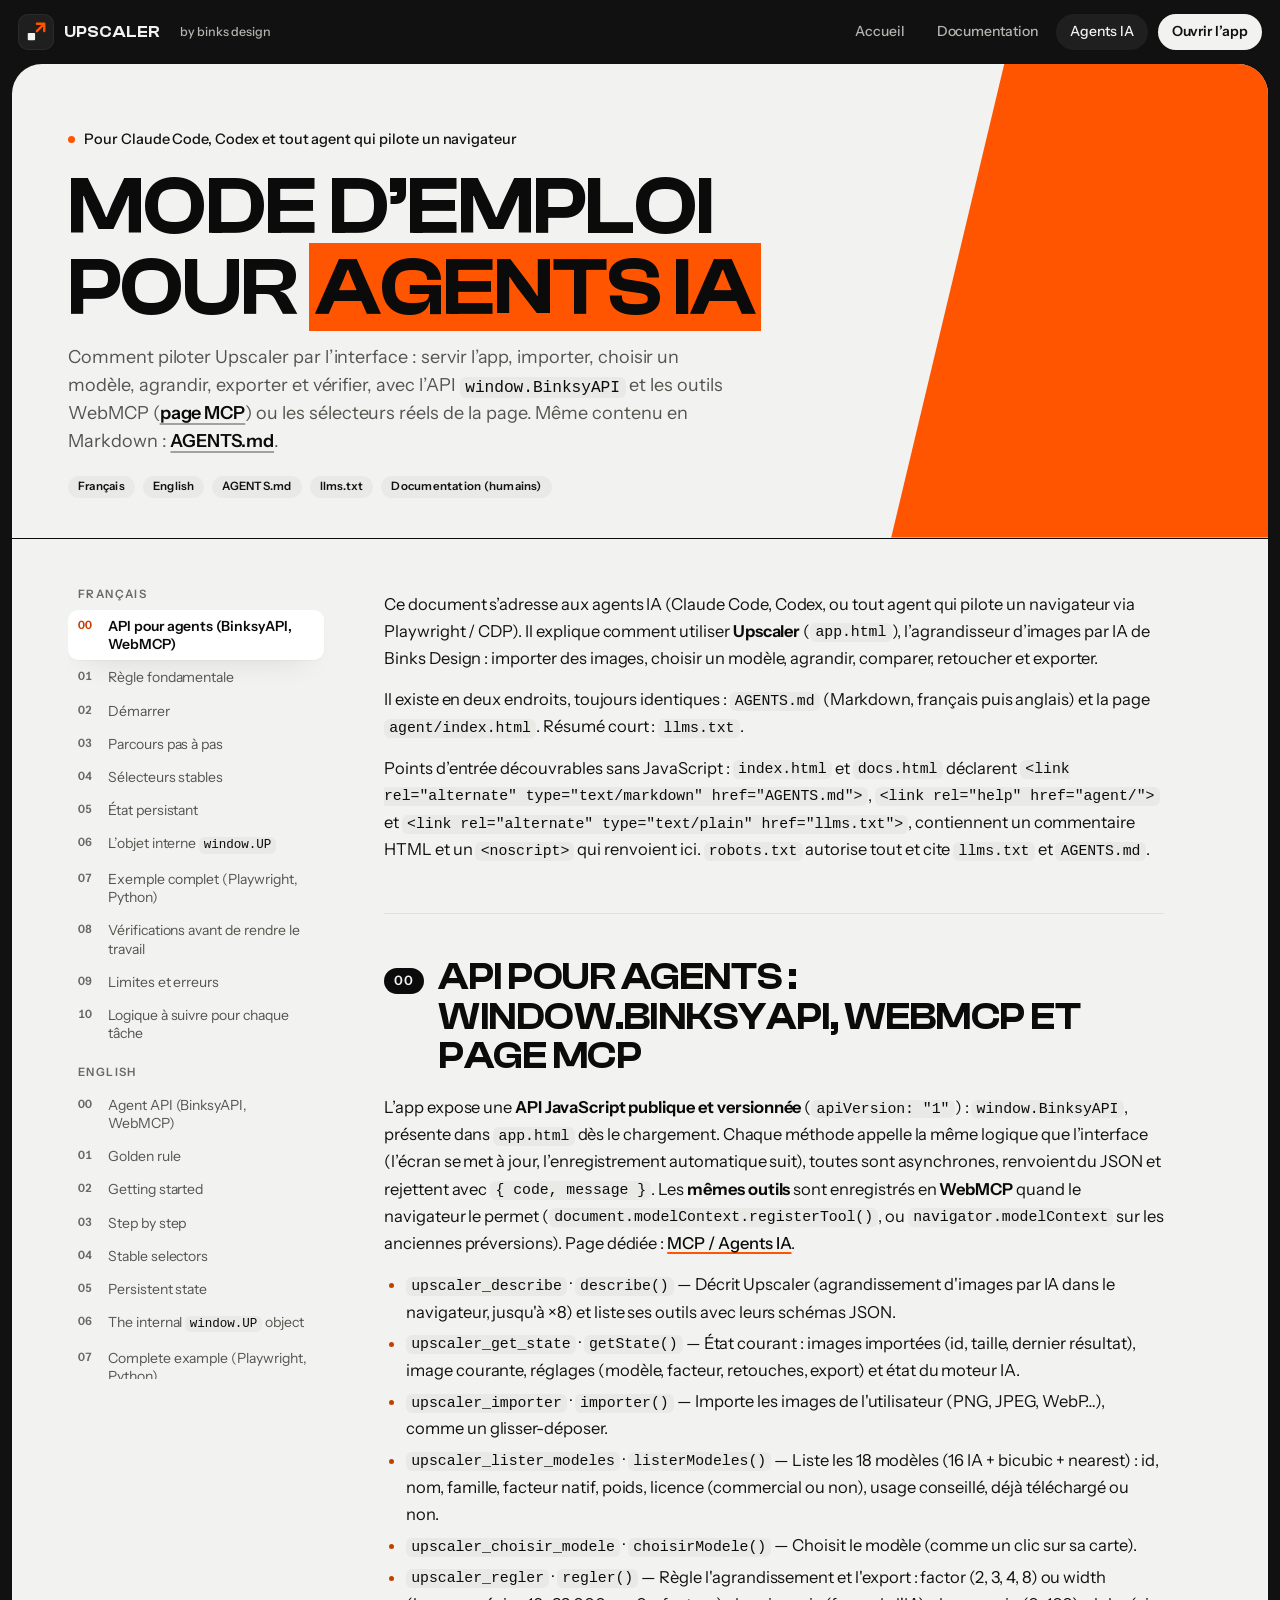
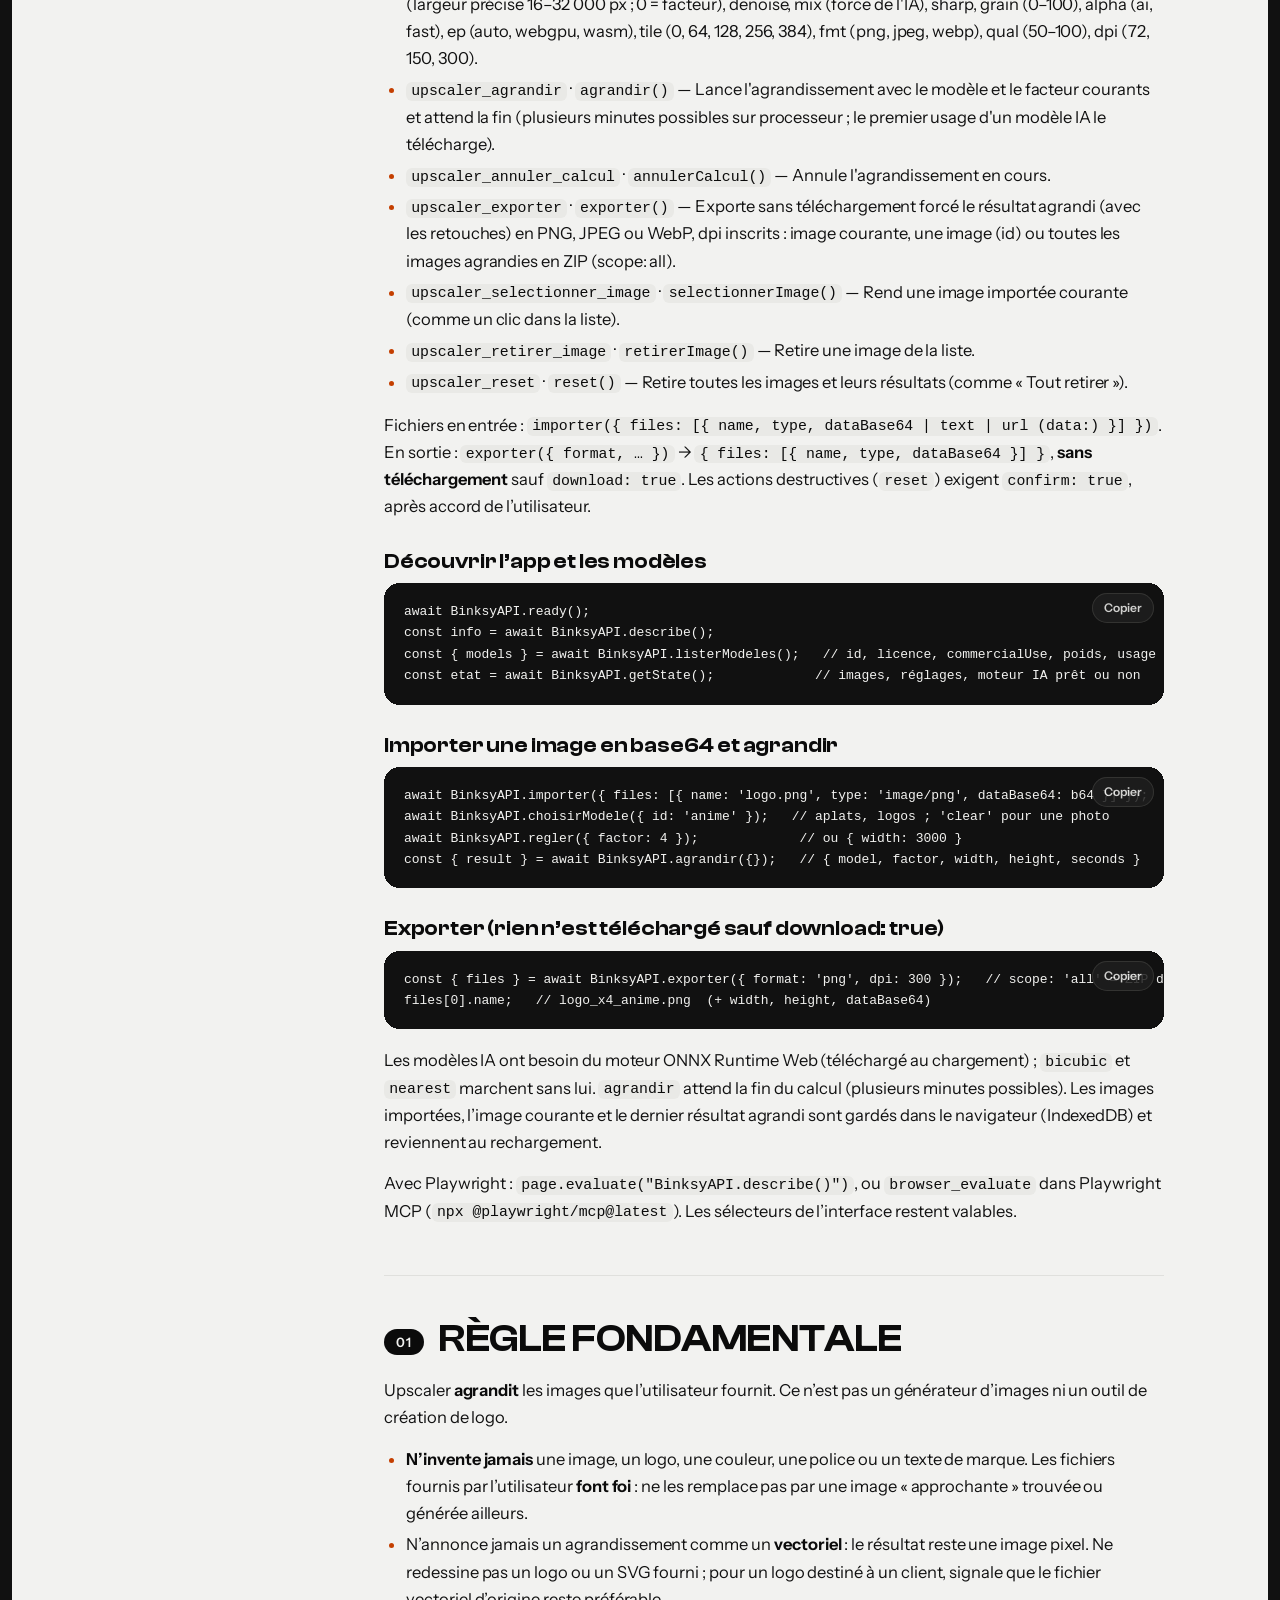
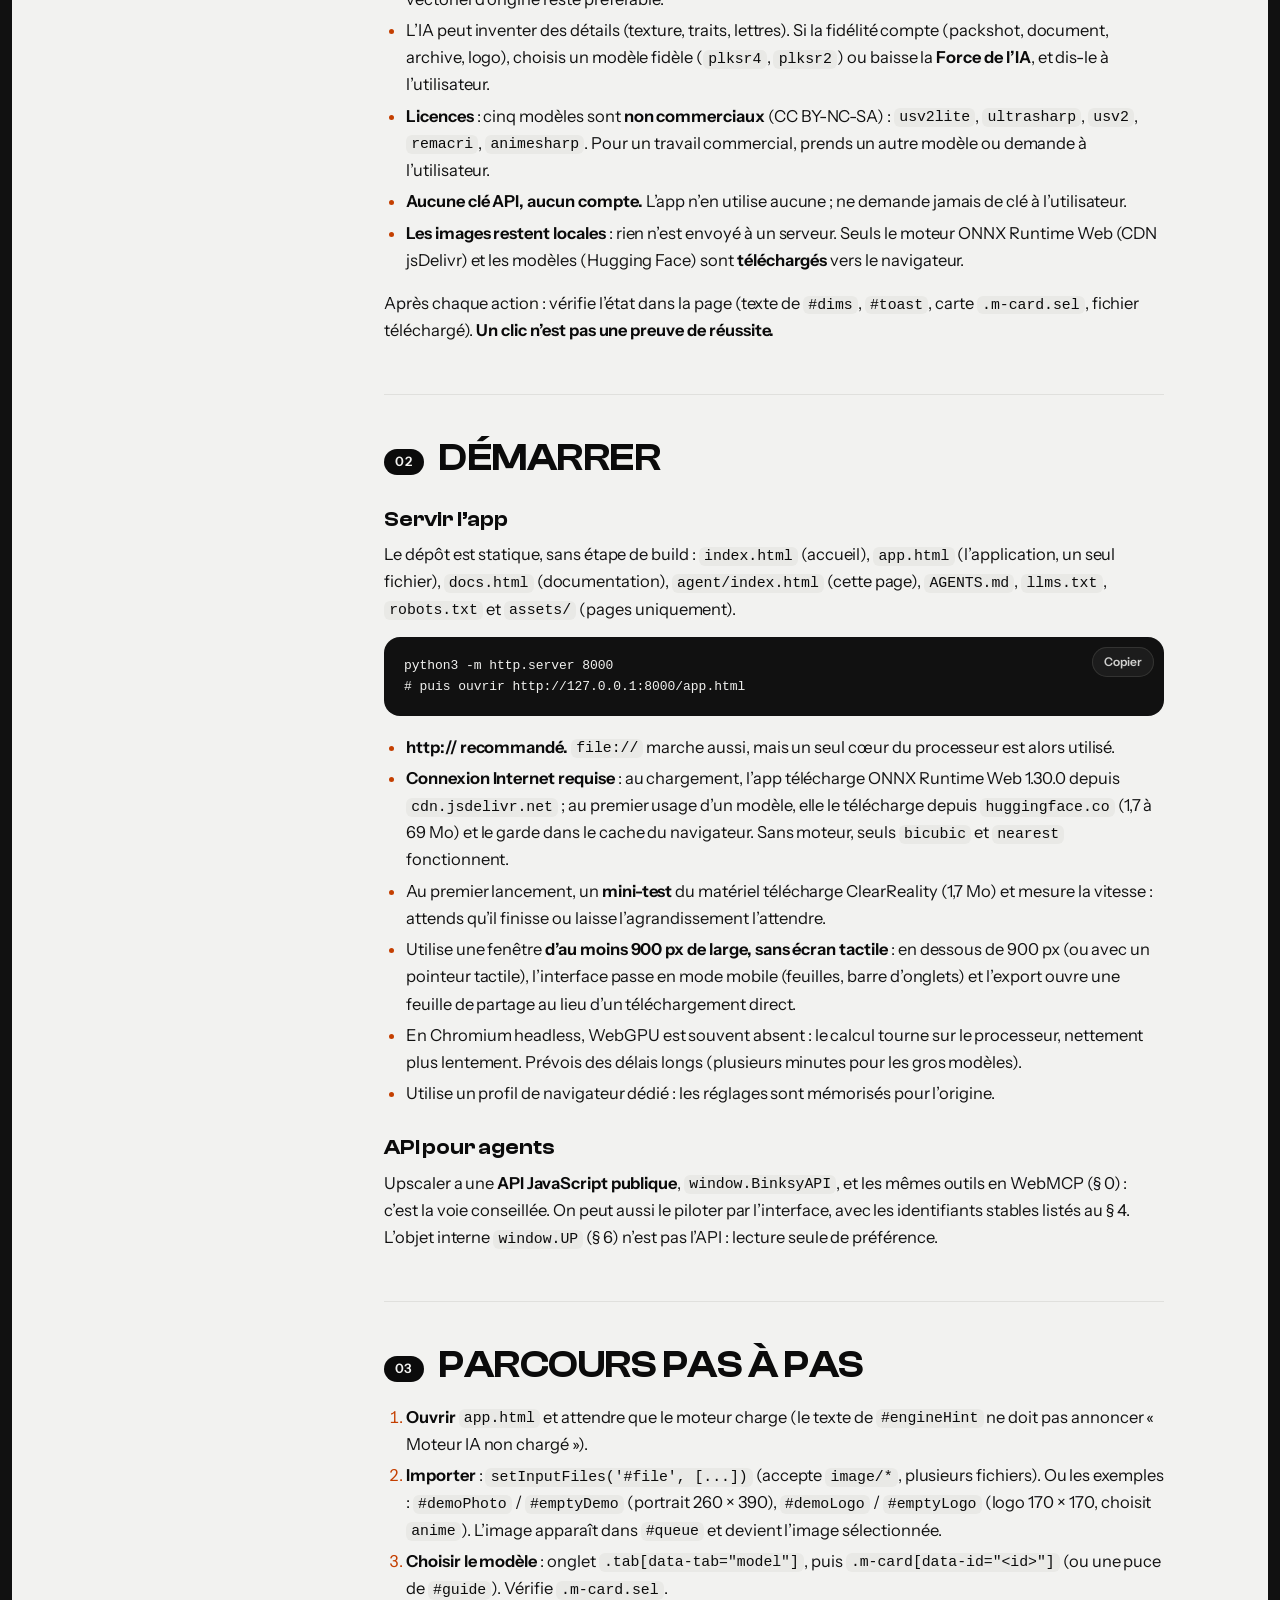
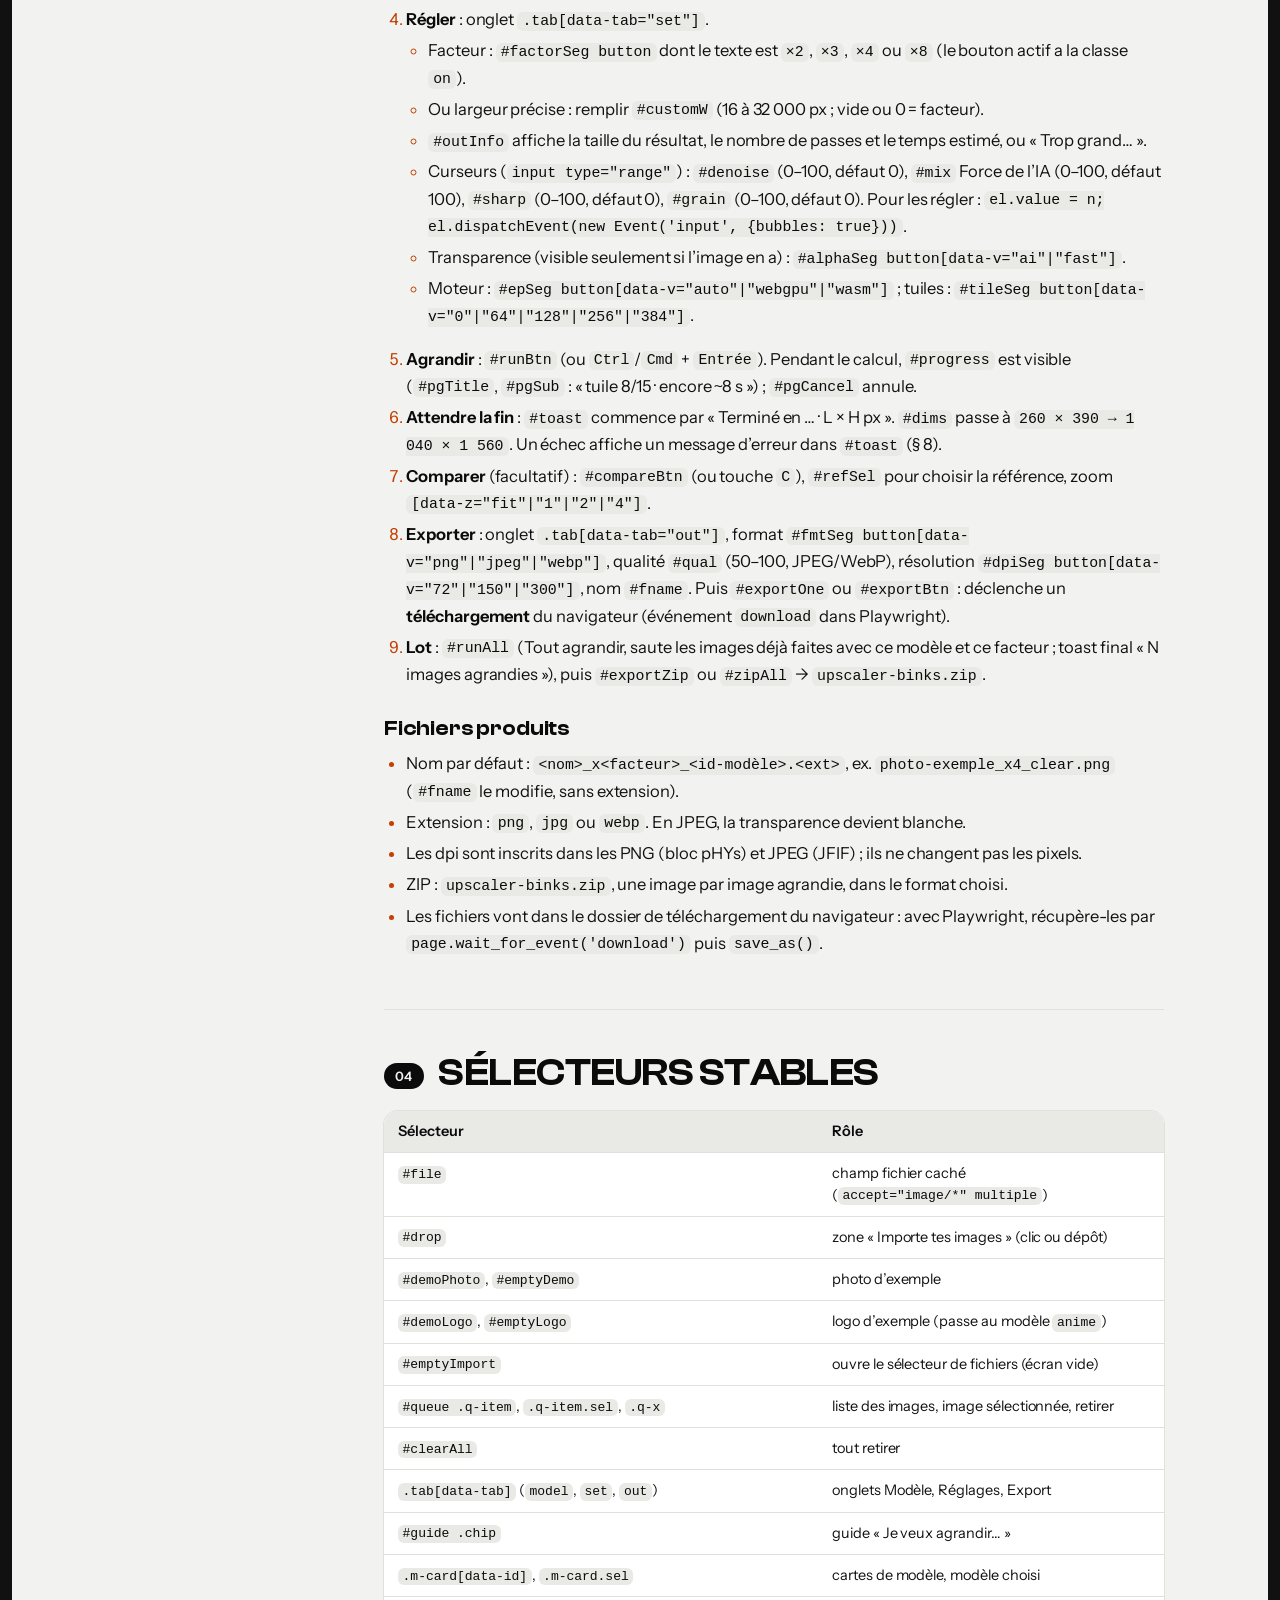
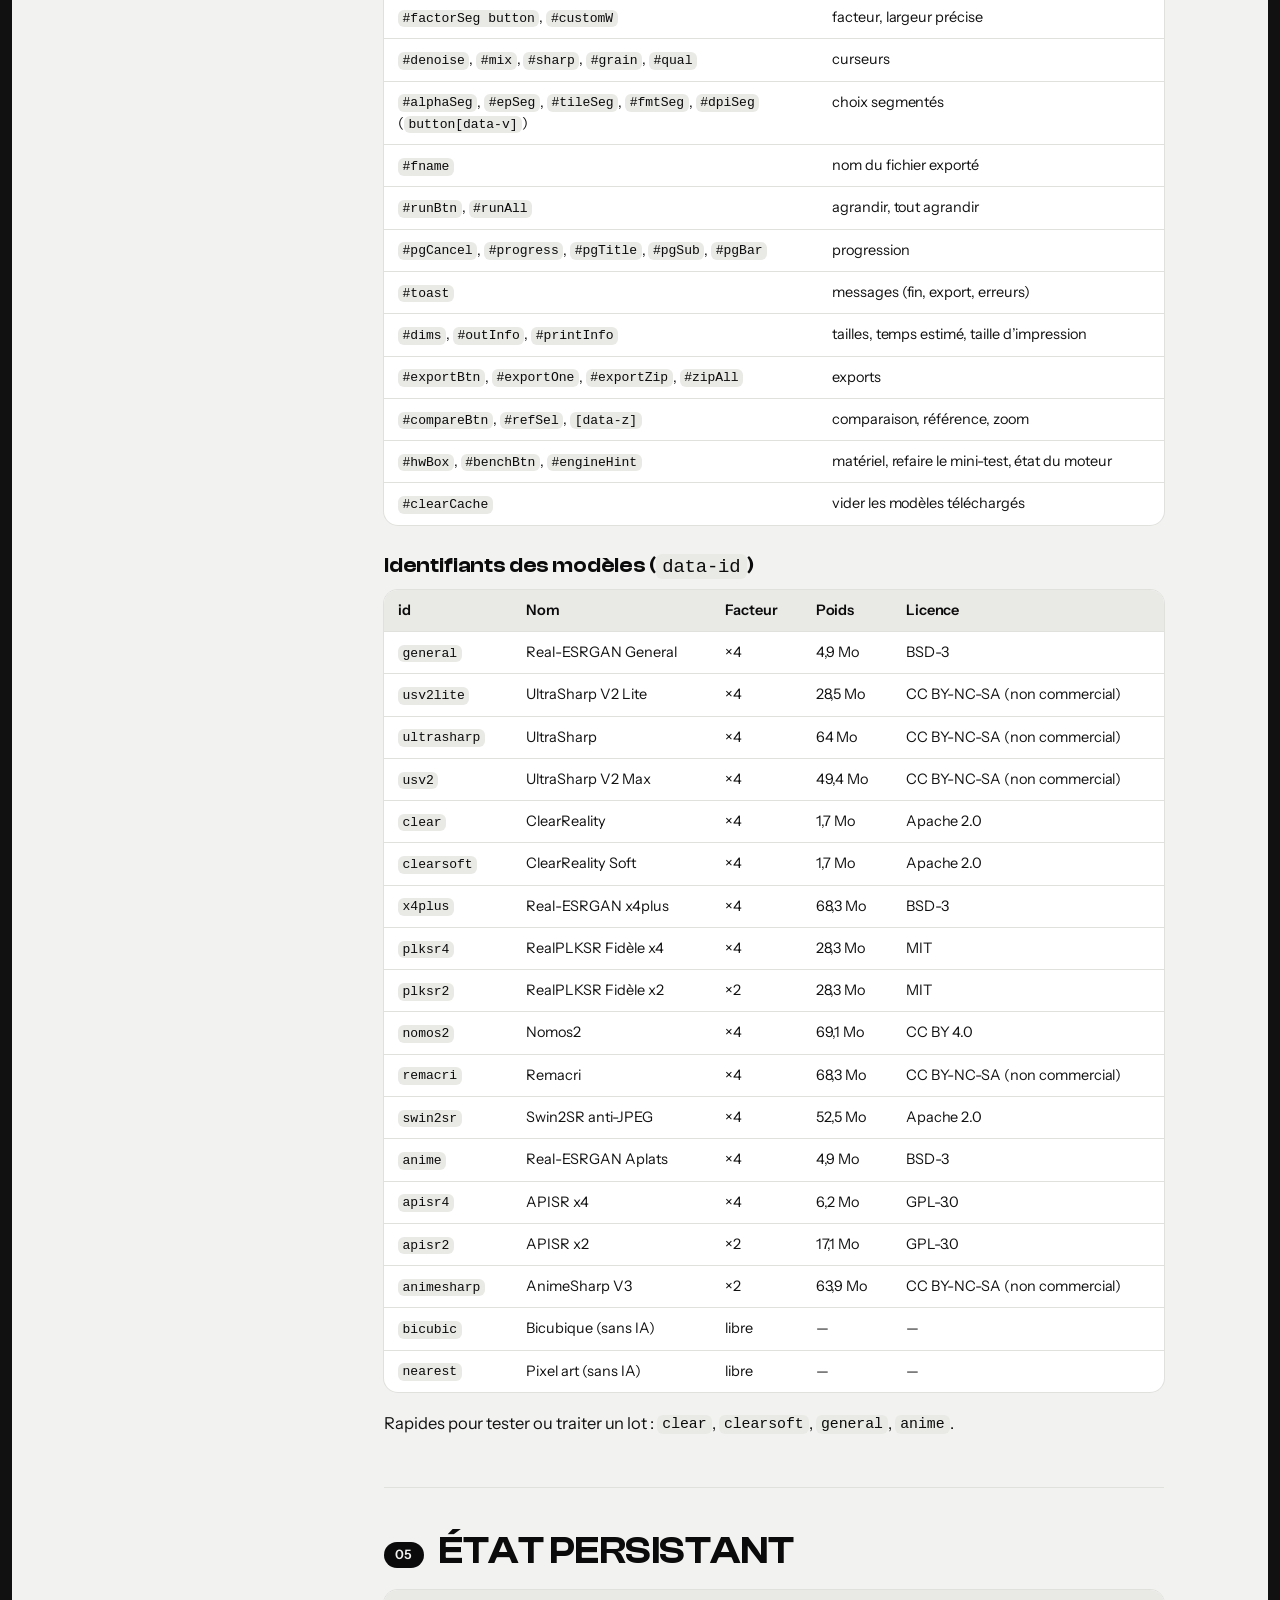
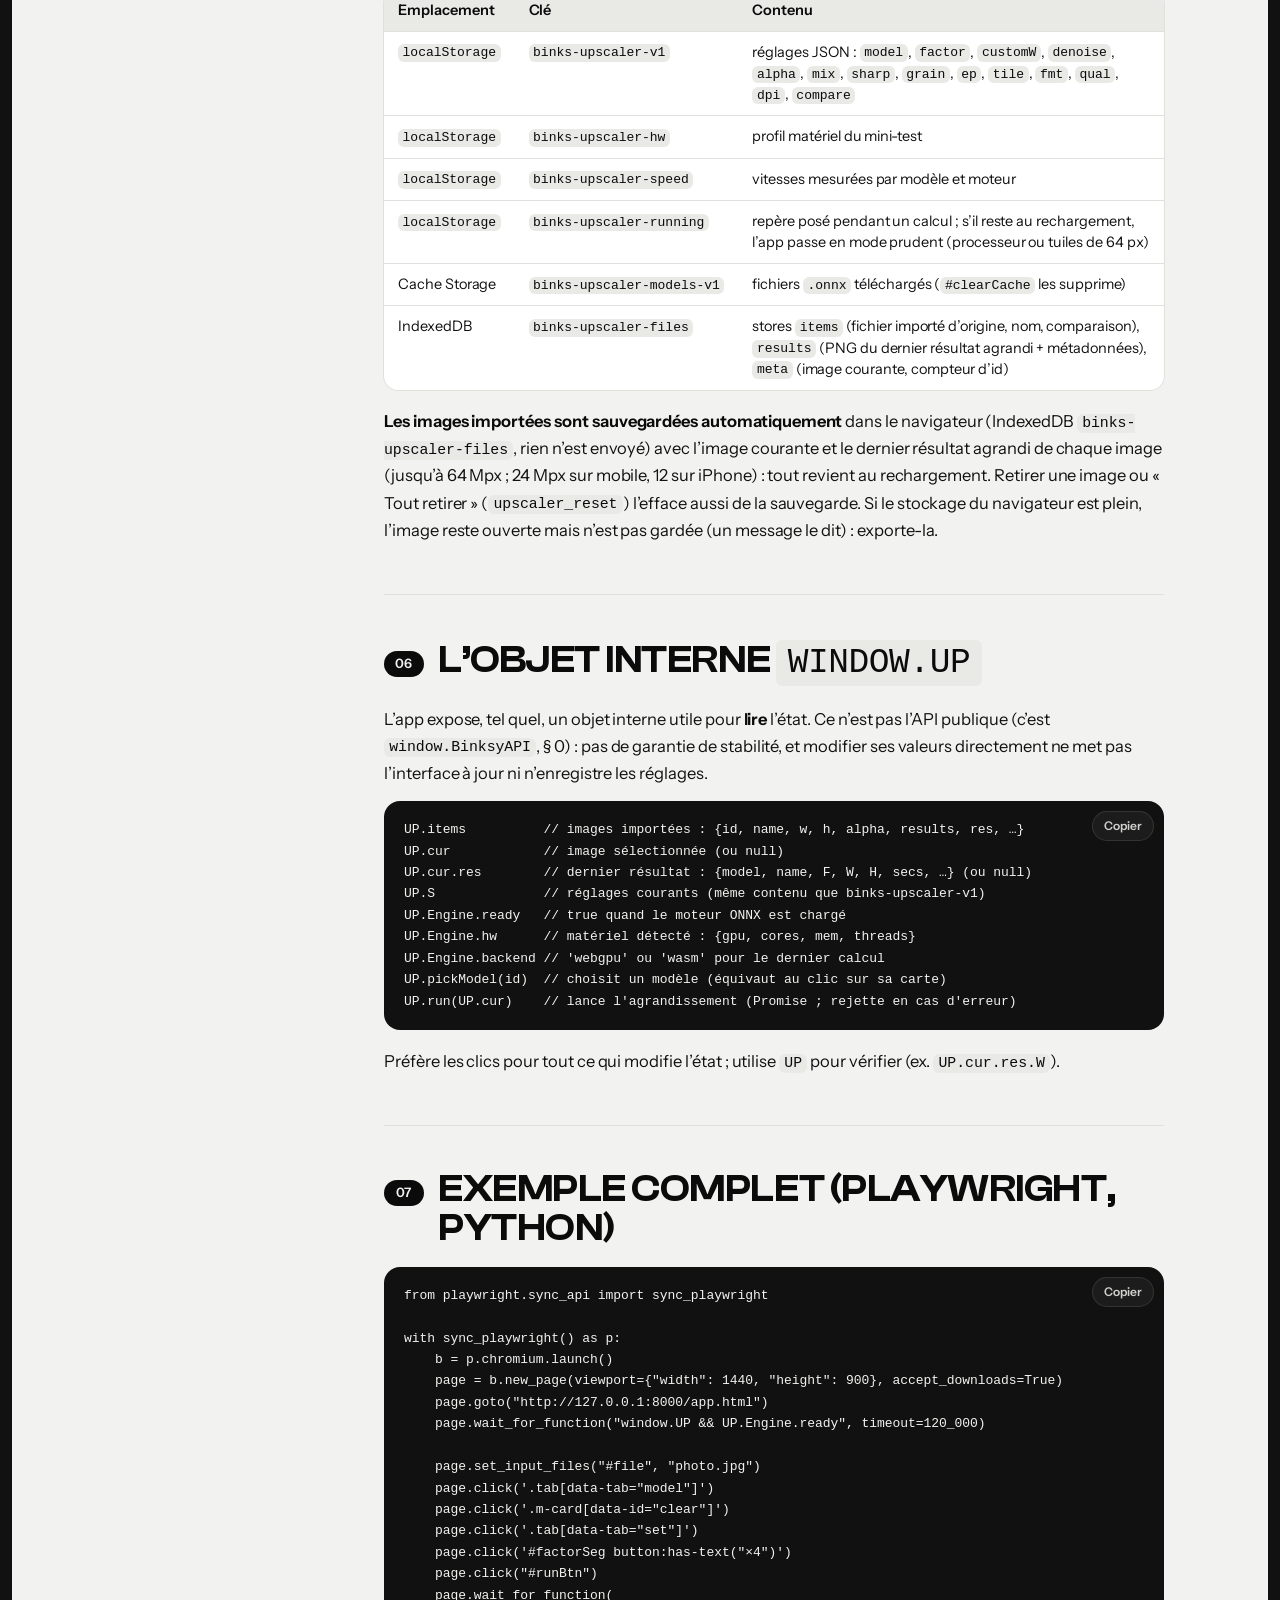
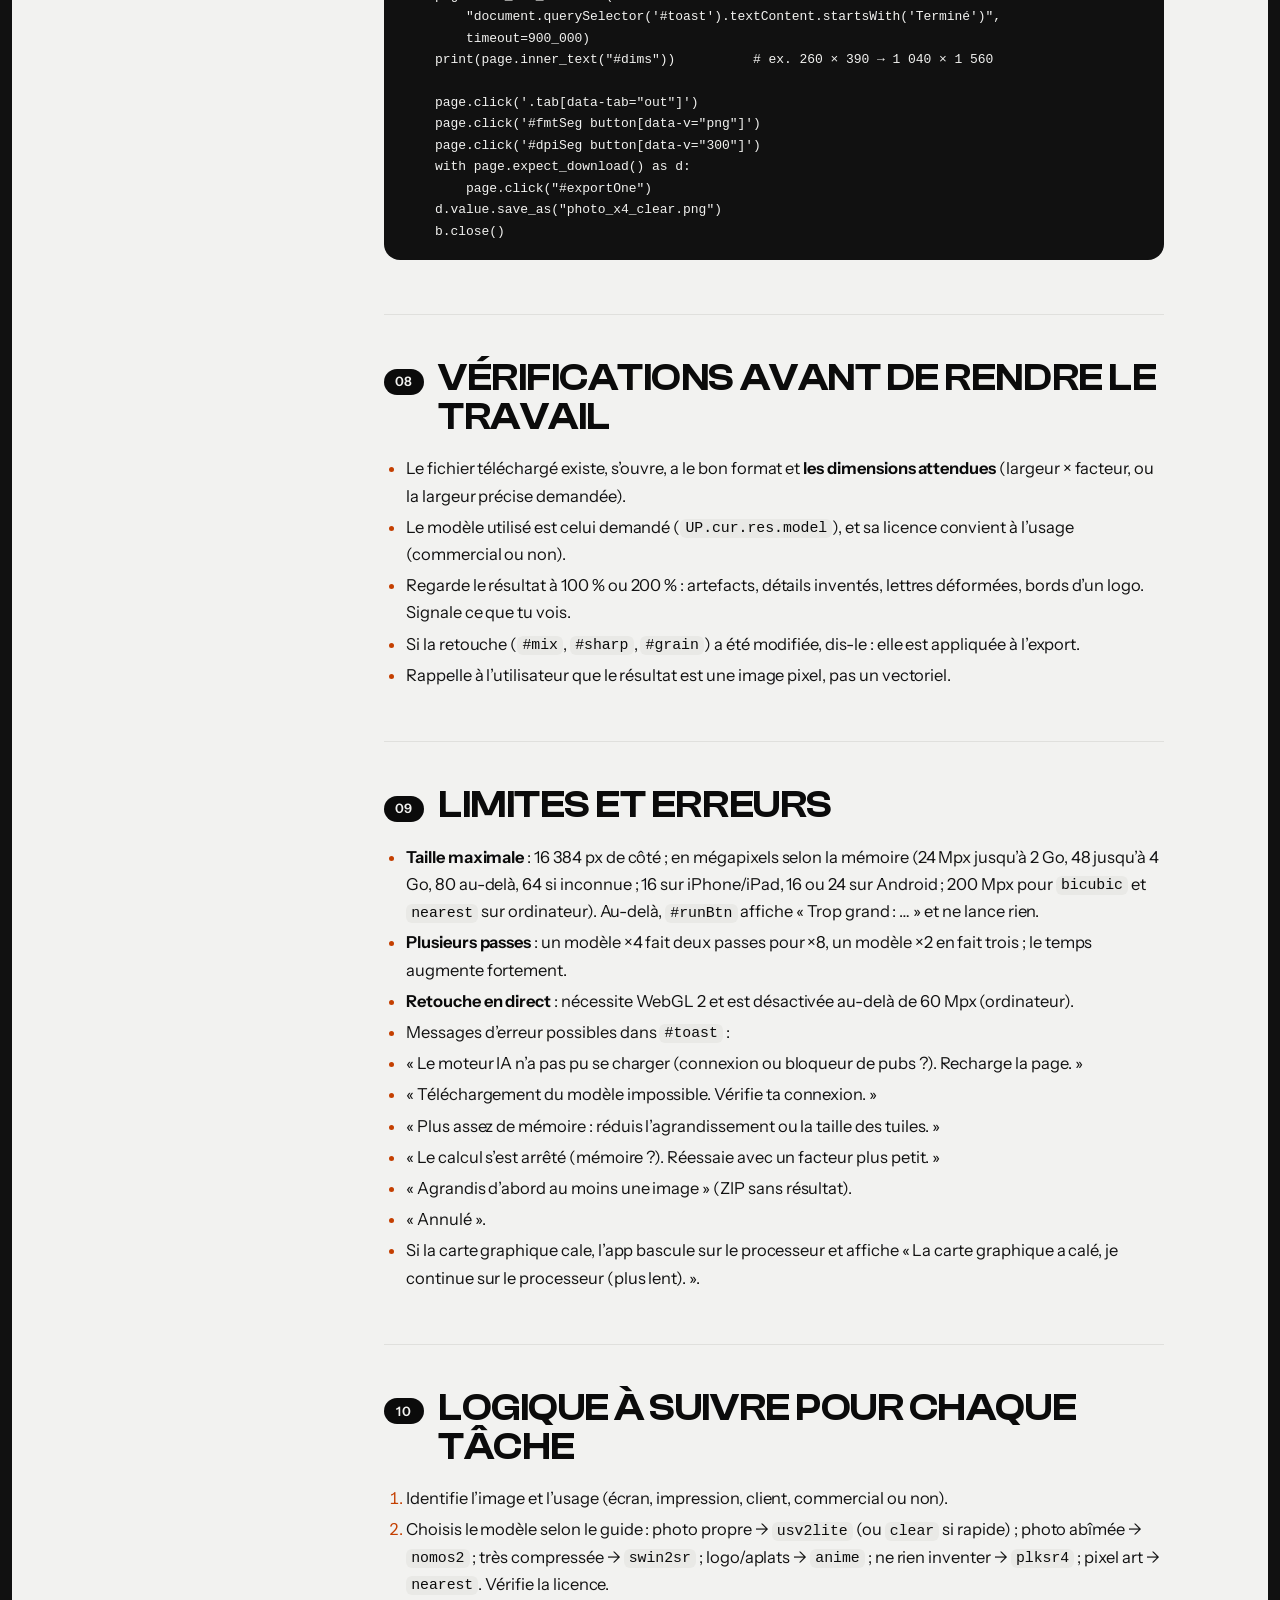
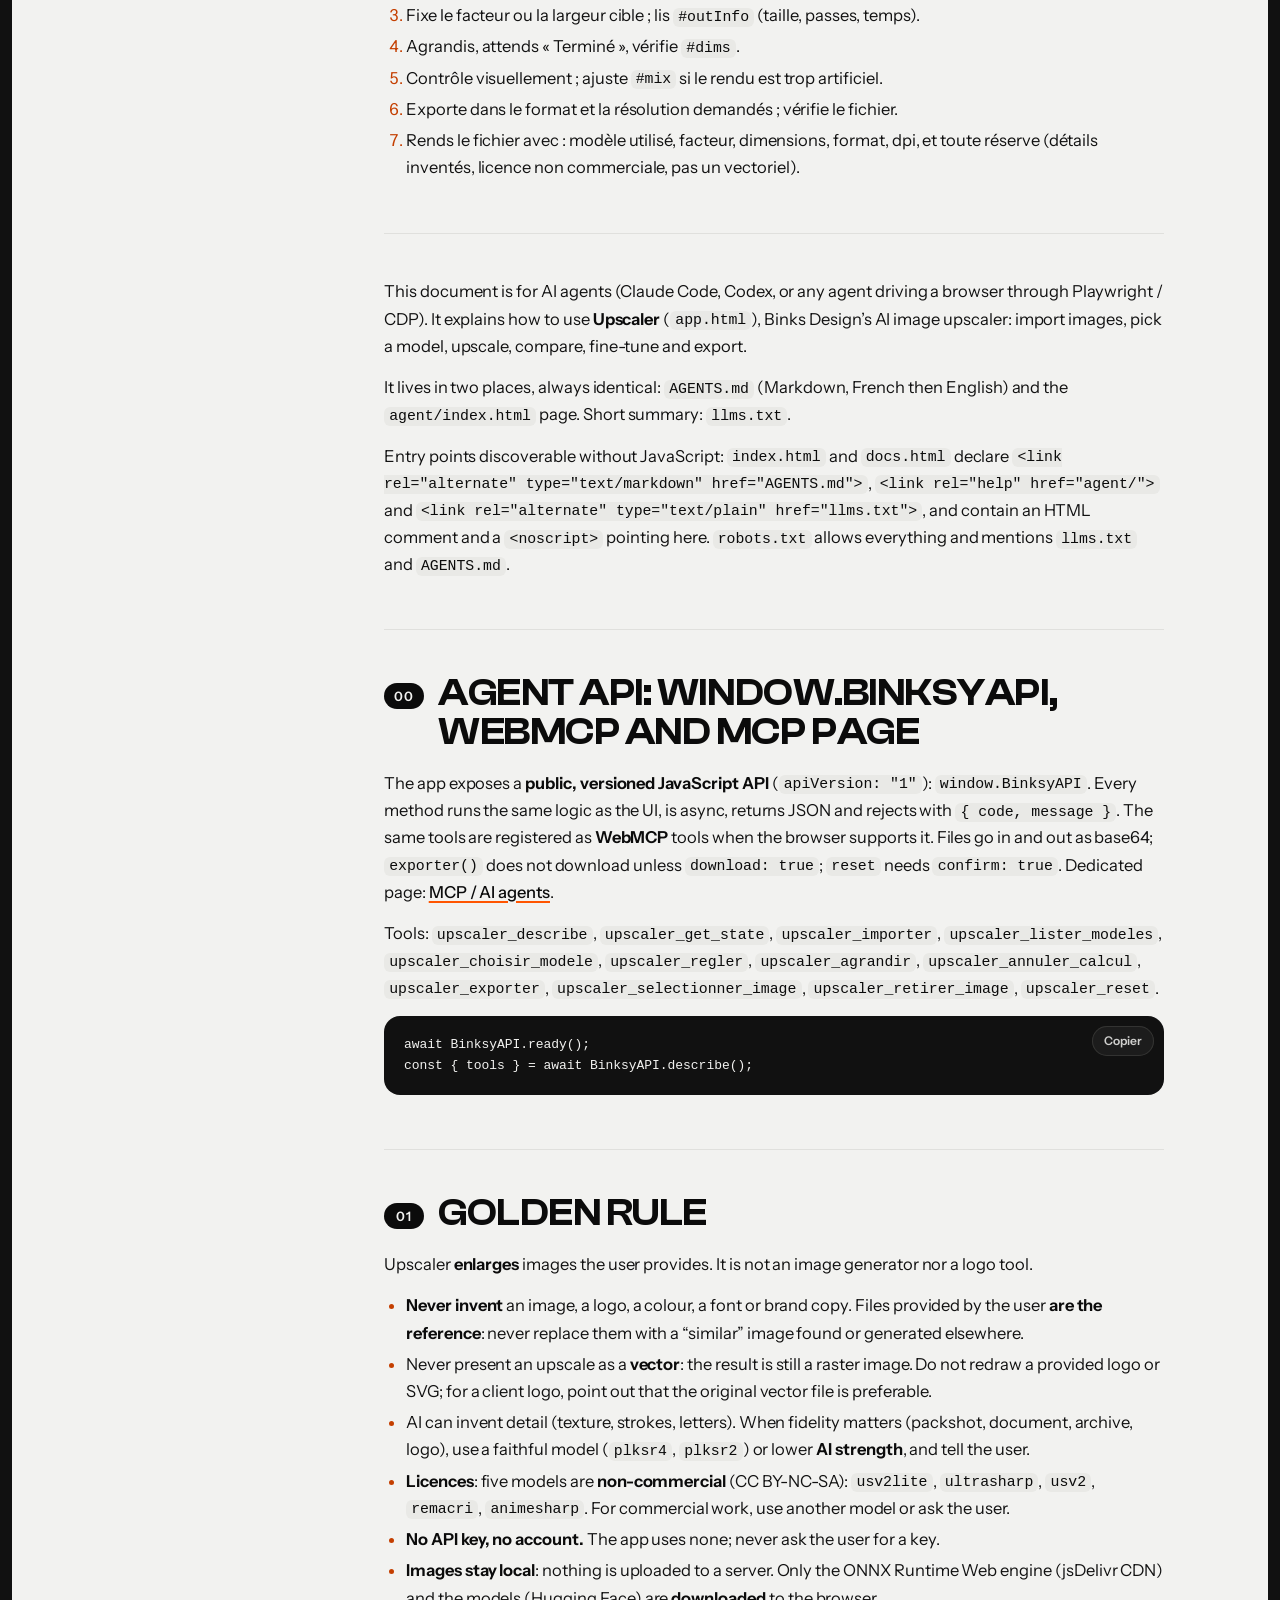
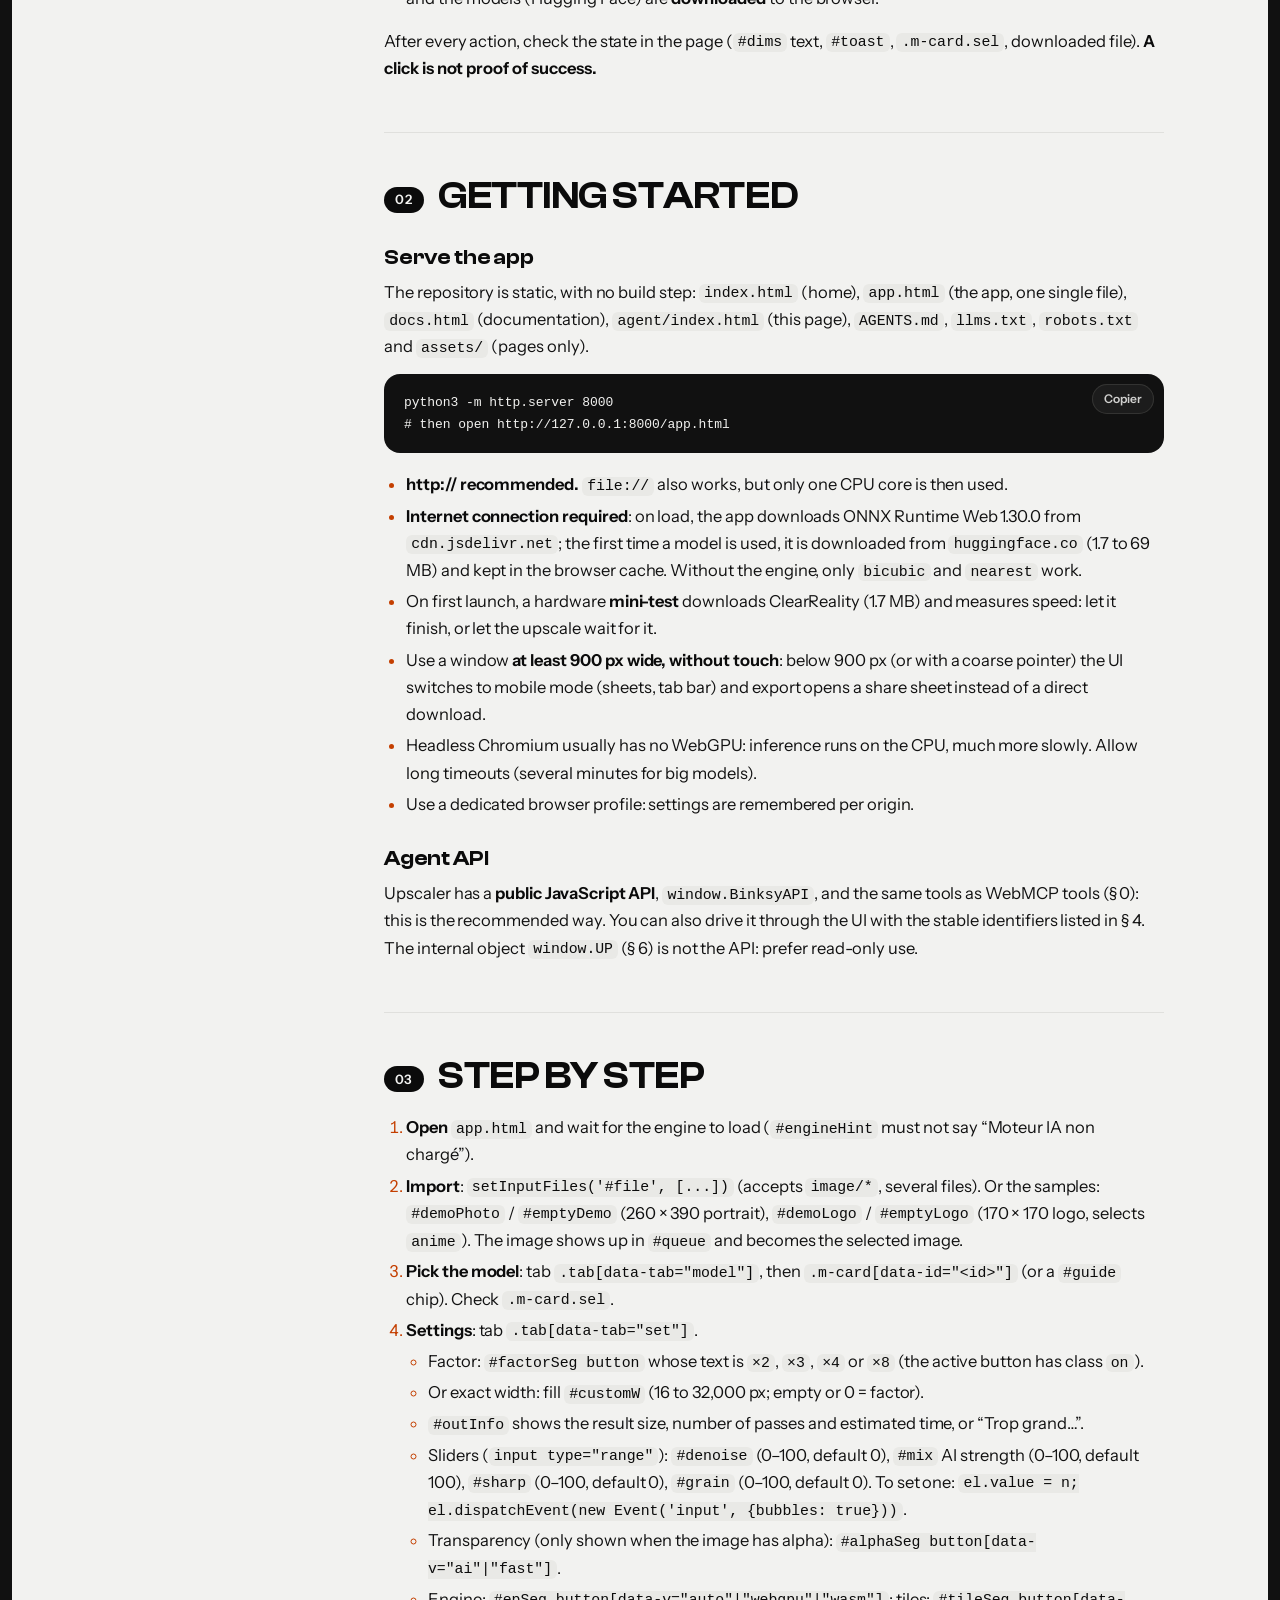
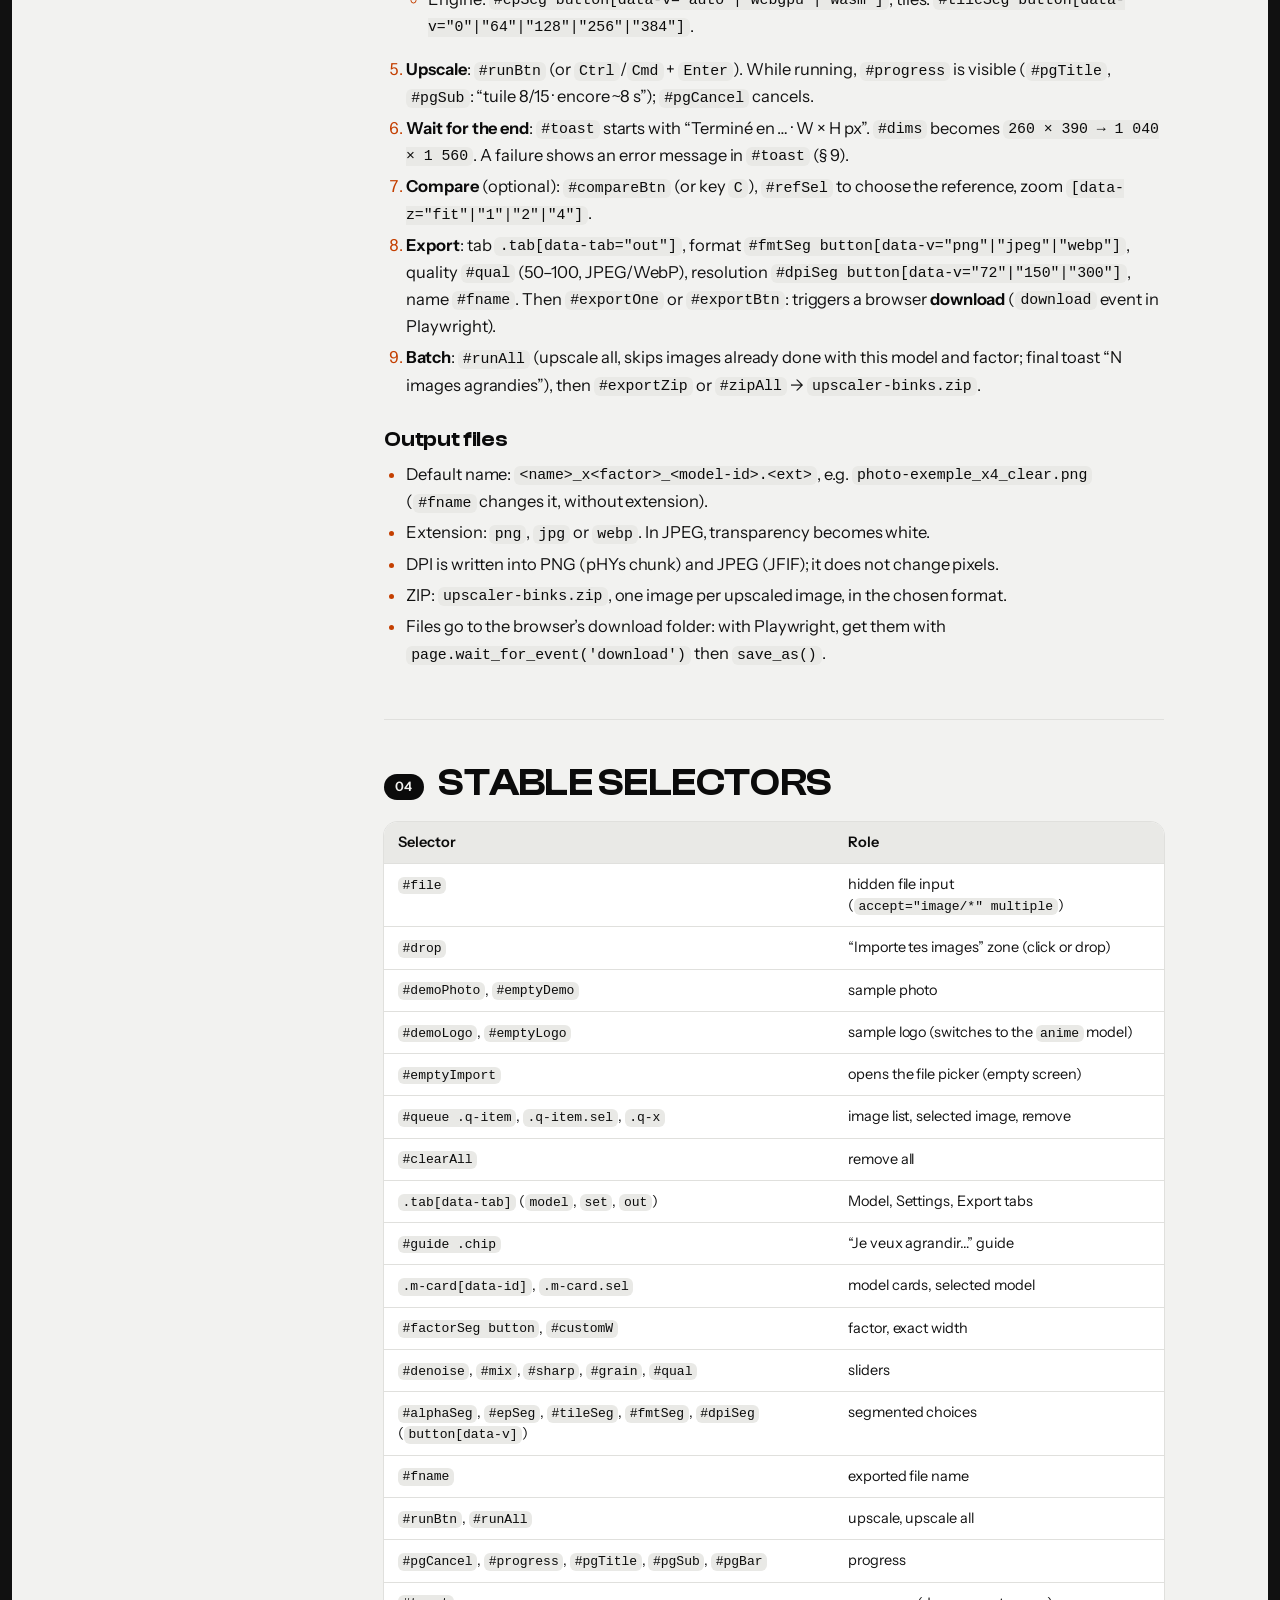
==== commit d6a9a594: "feat: auto-save des fichiers importés dans IndexedDB" ====
--- a/agent/index.html
+++ b/agent/index.html
@@ -70,7 +70,7 @@
 await BinksyAPI.regler({ factor: 4 });             // ou { width: 3000 }
 const { result } = await BinksyAPI.agrandir({});   // { model, factor, width, height, seconds }</code></pre><h3>Exporter (rien n’est téléchargé sauf download: true)</h3><pre><code class="language-js">const { files } = await BinksyAPI.exporter({ format: &#x27;png&#x27;, dpi: 300 });   // scope: &#x27;all&#x27; = ZIP de toutes les images agrandies
 files[0].name;   // logo_x4_anime.png  (+ width, height, dataBase64)</code></pre>
-<p>Les modèles IA ont besoin du moteur ONNX Runtime Web (téléchargé au chargement) ; <code>bicubic</code> et <code>nearest</code> marchent sans lui. <code>agrandir</code> attend la fin du calcul (plusieurs minutes possibles). Les images ne sont pas gardées après rechargement : exporte avant.</p><p>Avec Playwright : <code>page.evaluate("BinksyAPI.describe()")</code>, ou <code>browser_evaluate</code> dans Playwright MCP (<code>npx @playwright/mcp@latest</code>). Les sélecteurs de l’interface restent valables.</p></section>
+<p>Les modèles IA ont besoin du moteur ONNX Runtime Web (téléchargé au chargement) ; <code>bicubic</code> et <code>nearest</code> marchent sans lui. <code>agrandir</code> attend la fin du calcul (plusieurs minutes possibles). Les images importées, l’image courante et le dernier résultat agrandi sont gardés dans le navigateur (IndexedDB) et reviennent au rechargement.</p><p>Avec Playwright : <code>page.evaluate("BinksyAPI.describe()")</code>, ou <code>browser_evaluate</code> dans Playwright MCP (<code>npx @playwright/mcp@latest</code>). Les sélecteurs de l’interface restent valables.</p></section>
 
 <section id="fr-regle-fondamentale" lang="fr"><h2><span class="n">01</span><span>Règle fondamentale</span></h2>
 <p>Upscaler <strong>agrandit</strong> les images que l’utilisateur fournit. Ce n’est pas un générateur d’images ni un outil de création de logo.</p>
@@ -406,9 +406,14 @@
 <td><code>binks-upscaler-models-v1</code></td>
 <td>fichiers <code>.onnx</code> téléchargés (<code>#clearCache</code> les supprime)</td>
 </tr>
+<tr>
+<td>IndexedDB</td>
+<td><code>binks-upscaler-files</code></td>
+<td>stores <code>items</code> (fichier importé d’origine, nom, comparaison), <code>results</code> (PNG du dernier résultat agrandi + métadonnées), <code>meta</code> (image courante, compteur d’id)</td>
+</tr>
 </tbody>
 </table></div>
-<p><strong>Les images et les résultats ne sont pas sauvegardés</strong> : un rechargement les efface. Exporte avant de recharger ou de fermer.</p>
+<p><strong>Les images importées sont sauvegardées automatiquement</strong> dans le navigateur (IndexedDB <code>binks-upscaler-files</code>, rien n’est envoyé) avec l’image courante et le dernier résultat agrandi de chaque image (jusqu’à 64 Mpx ; 24 Mpx sur mobile, 12 sur iPhone) : tout revient au rechargement. Retirer une image ou « Tout retirer » (<code>upscaler_reset</code>) l’efface aussi de la sauvegarde. Si le stockage du navigateur est plein, l’image reste ouverte mais n’est pas gardée (un message le dit) : exporte-la.</p>
 </section>
 <section id="fr-lobjet-interne-window-up" lang="fr"><h2><span class="n">06</span><span>L’objet interne <code>window.UP</code></span></h2>
 <p>L’app expose, tel quel, un objet interne utile pour <strong>lire</strong> l’état. Ce n’est pas l’API publique (c’est <code>window.BinksyAPI</code>, § 0) : pas de garantie de stabilité, et modifier ses valeurs directement ne met pas l’interface à jour ni n’enregistre les réglages.</p>
@@ -829,9 +834,14 @@
 <td><code>binks-upscaler-models-v1</code></td>
 <td>downloaded <code>.onnx</code> files (<code>#clearCache</code> deletes them)</td>
 </tr>
+<tr>
+<td>IndexedDB</td>
+<td><code>binks-upscaler-files</code></td>
+<td>stores <code>items</code> (original imported file, name, comparison), <code>results</code> (PNG of the latest upscaled result + metadata), <code>meta</code> (current image, id counter)</td>
+</tr>
 </tbody>
 </table></div>
-<p><strong>Images and results are not saved</strong>: a reload clears them. Export before reloading or closing.</p>
+<p><strong>Imported images are saved automatically</strong> in the browser (IndexedDB <code>binks-upscaler-files</code>, nothing is uploaded) together with the current image and each image’s latest upscaled result (up to 64 MP; 24 MP on mobile, 12 on iPhone): everything comes back after a reload. Removing an image or “Remove all” (<code>upscaler_reset</code>) also deletes it from storage. If browser storage is full, the image stays open but is not kept (a message says so): export it.</p>
 </section>
 <section id="en-the-internal-window-up-object" lang="en"><h2><span class="n">06</span><span>The internal <code>window.UP</code> object</span></h2>
 <p>The app exposes, as is, an internal object that is handy to <strong>read</strong> state. It is not the public API (that is <code>window.BinksyAPI</code>, § 0): no stability guarantee, and changing its values directly neither updates the UI nor saves settings.</p>
